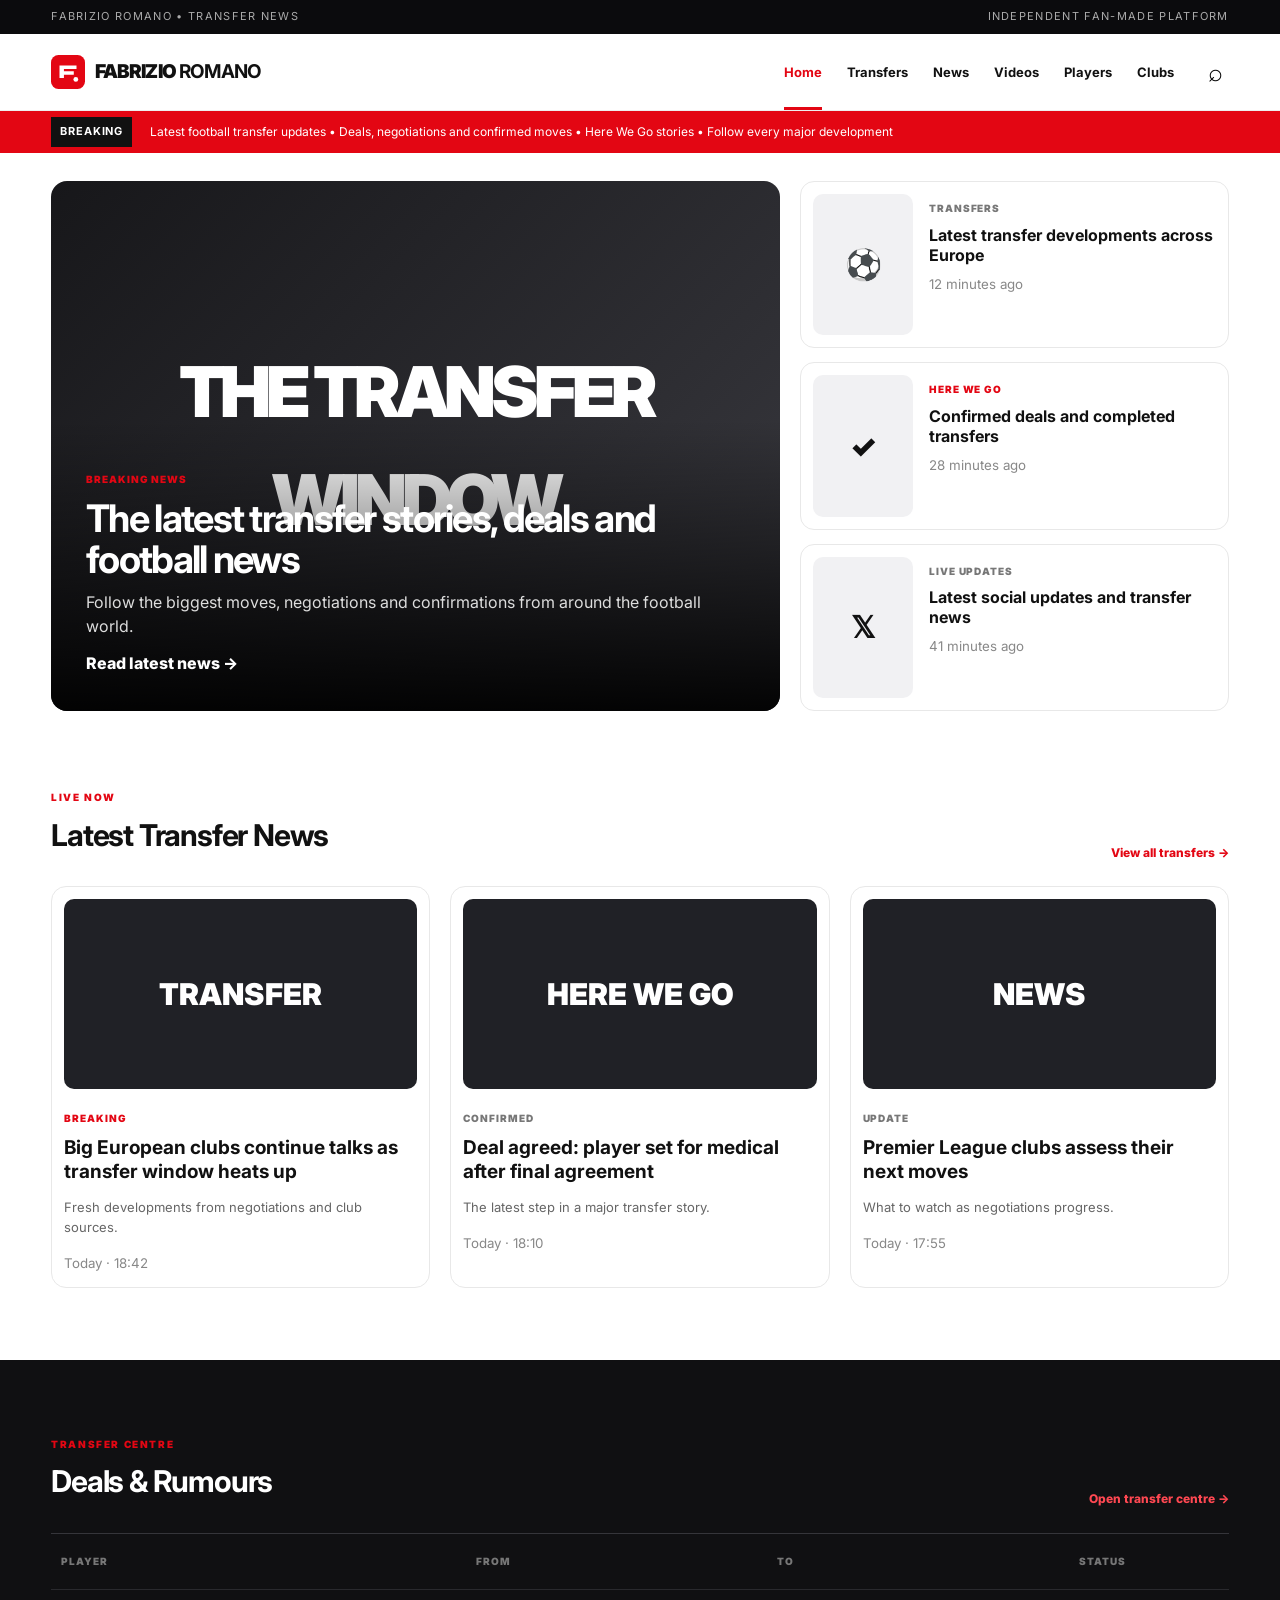
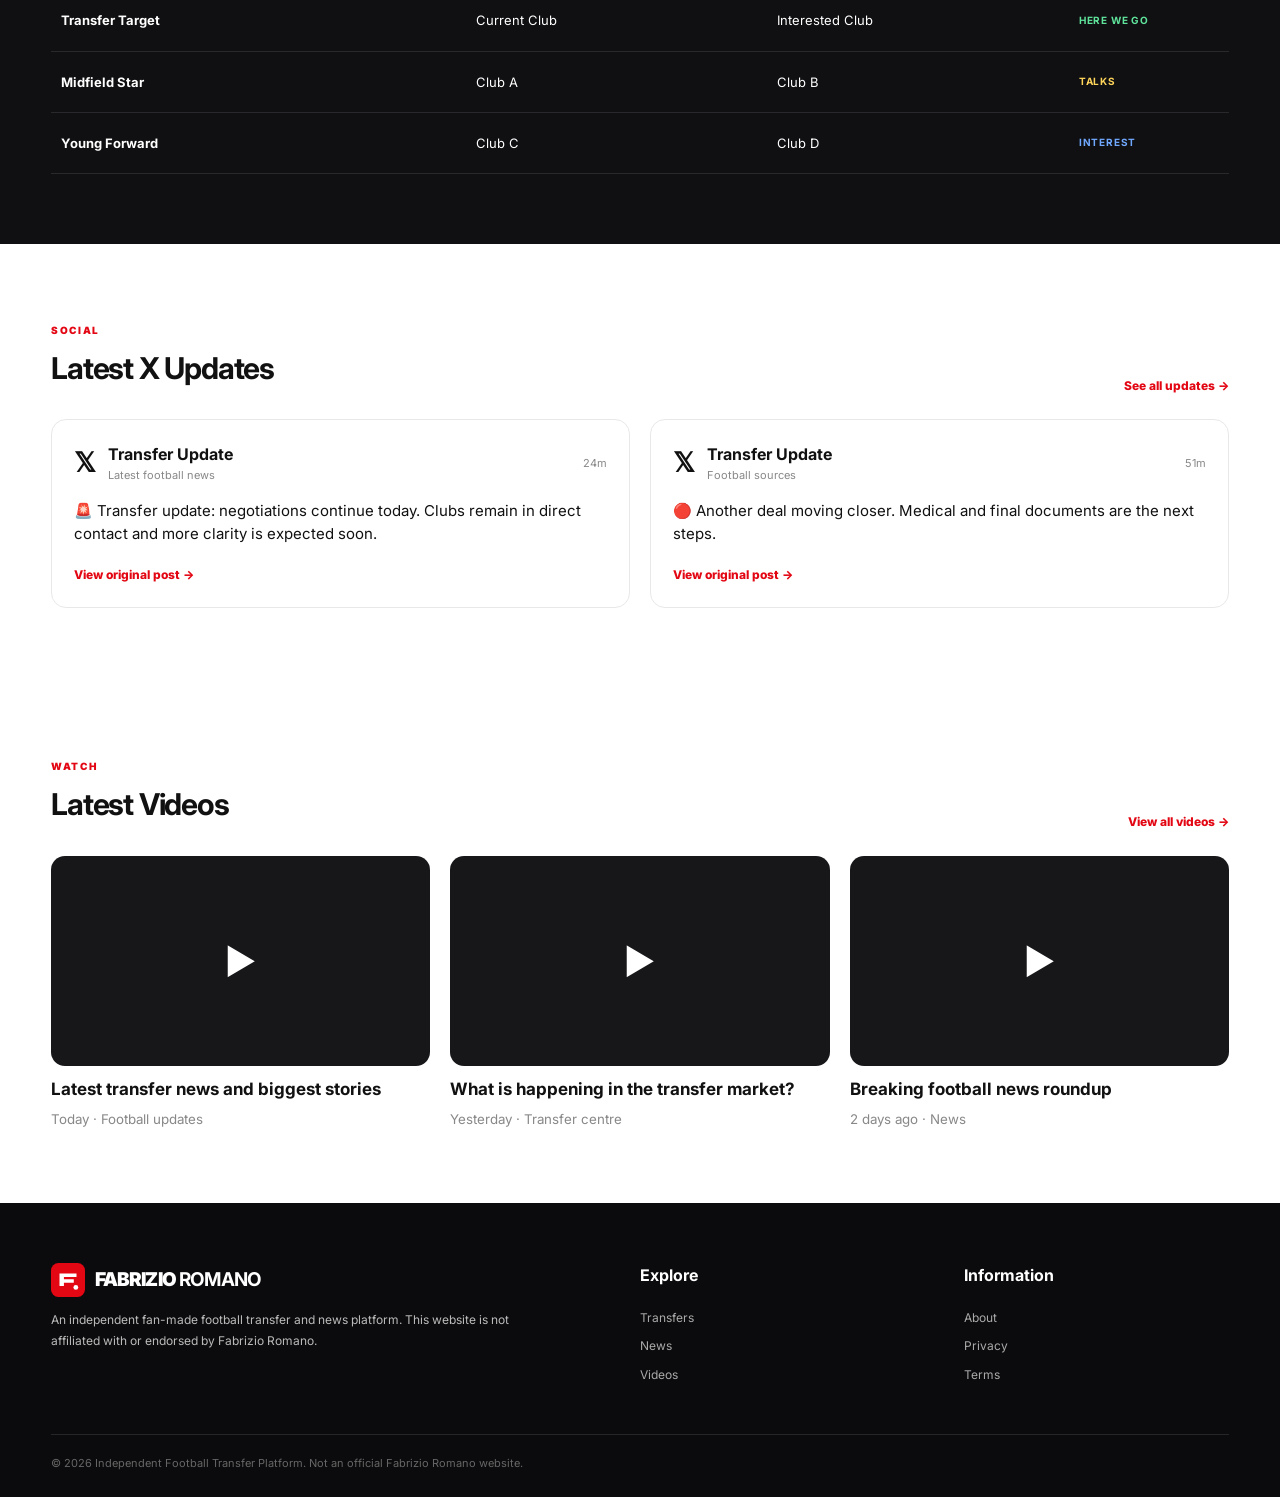
==== index.html @ e4fc9530 "Rebrand homepage to Fabrizio Romano and add skeleton loader" ====
<!DOCTYPE html>
<html lang="en">
<head>
<meta charset="UTF-8"><meta name="viewport" content="width=device-width, initial-scale=1.0">
<meta name="description" content="Fabrizio Romano transfer news, football updates, deals, rumours and breaking stories. Independent fan-made platform.">
<title>Fabrizio Romano — Transfer News</title>
<link rel="icon" href="assets/logo.svg" type="image/svg+xml">
<link rel="preconnect" href="https://fonts.googleapis.com"><link rel="preconnect" href="https://fonts.gstatic.com" crossorigin>
<link href="https://fonts.googleapis.com/css2?family=Inter:wght@400;500;600;700;800;900&display=swap" rel="stylesheet"><link rel="stylesheet" href="styles.css">
</head>
<body>
<div id="page-loader" class="page-loader" aria-label="Loading site"><div class="loader-shell container"><div class="skeleton skeleton-logo"></div><div class="skeleton skeleton-line wide"></div><div class="skeleton skeleton-line"></div><div class="skeleton skeleton-hero"></div><div class="skeleton-grid"><div class="skeleton skeleton-card"></div><div class="skeleton skeleton-card"></div><div class="skeleton skeleton-card"></div></div></div></div>
<div class="topbar"><div class="container topbar-inner"><span>FABRIZIO ROMANO • TRANSFER NEWS</span><span>Independent fan-made platform</span></div></div>
<header class="header"><div class="container nav"><a class="brand" href="index.html"><img src="assets/logo.svg" alt="Site logo"><span>FABRIZIO <strong>ROMANO</strong></span></a><button class="menu-btn" aria-label="Open menu">☰</button><nav class="nav-links"><a class="active" href="index.html">Home</a><a href="transfers.html">Transfers</a><a href="news.html">News</a><a href="videos.html">Videos</a><a href="players.html">Players</a><a href="clubs.html">Clubs</a></nav><button class="search-btn" aria-label="Search">⌕</button></div></header>
<div class="ticker"><div class="container ticker-inner"><strong>BREAKING</strong><div class="ticker-track">Latest football transfer updates • Deals, negotiations and confirmed moves • Here We Go stories • Follow every major development</div></div></div>
<main>
<section class="hero container"><article class="hero-main image-card"><div class="image-placeholder hero-img"><span>THE TRANSFER<br>WINDOW</span></div><div class="hero-overlay"><span class="tag red">BREAKING NEWS</span><h1>The latest transfer stories, deals and football news</h1><p>Follow the biggest moves, negotiations and confirmations from around the football world.</p><a class="read-more" href="news.html">Read latest news <span>→</span></a></div></article><div class="hero-side"><article class="story-card"><div class="mini-img">⚽</div><div><span class="tag">TRANSFERS</span><h3>Latest transfer developments across Europe</h3><small>12 minutes ago</small></div></article><article class="story-card"><div class="mini-img">✓</div><div><span class="tag red-text">HERE WE GO</span><h3>Confirmed deals and completed transfers</h3><small>28 minutes ago</small></div></article><article class="story-card"><div class="mini-img">𝕏</div><div><span class="tag">LIVE UPDATES</span><h3>Latest social updates and transfer news</h3><small>41 minutes ago</small></div></article></div></section>
<section class="section container"><div class="section-head"><div><span class="eyebrow">LIVE NOW</span><h2>Latest Transfer News</h2></div><a href="transfers.html">View all transfers →</a></div><div class="news-grid"><article class="news-card"><div class="news-img"><span>TRANSFER</span></div><span class="tag red">BREAKING</span><h3>Big European clubs continue talks as transfer window heats up</h3><p>Fresh developments from negotiations and club sources.</p><small>Today · 18:42</small></article><article class="news-card"><div class="news-img"><span>HERE WE GO</span></div><span class="tag">CONFIRMED</span><h3>Deal agreed: player set for medical after final agreement</h3><p>The latest step in a major transfer story.</p><small>Today · 18:10</small></article><article class="news-card"><div class="news-img"><span>NEWS</span></div><span class="tag">UPDATE</span><h3>Premier League clubs assess their next moves</h3><p>What to watch as negotiations progress.</p><small>Today · 17:55</small></article></div></section>
<section class="dark-section"><div class="container"><div class="section-head light"><div><span class="eyebrow">TRANSFER CENTRE</span><h2>Deals & Rumours</h2></div><a href="transfers.html">Open transfer centre →</a></div><div class="transfer-table"><div class="tr head"><span>Player</span><span>From</span><span>To</span><span>Status</span></div><div class="tr"><strong>Transfer Target</strong><span>Current Club</span><span>Interested Club</span><b class="status green">HERE WE GO</b></div><div class="tr"><strong>Midfield Star</strong><span>Club A</span><span>Club B</span><b class="status yellow">TALKS</b></div><div class="tr"><strong>Young Forward</strong><span>Club C</span><span>Club D</span><b class="status blue">INTEREST</b></div></div></div></section>
<section class="section container"><div class="section-head"><div><span class="eyebrow">SOCIAL</span><h2>Latest X Updates</h2></div><a href="news.html">See all updates →</a></div><div class="social-grid"><article class="post"><div class="post-head"><b>𝕏</b><span><strong>Transfer Update</strong><small>Latest football news</small></span><time>24m</time></div><p>🚨 Transfer update: negotiations continue today. Clubs remain in direct contact and more clarity is expected soon.</p><a href="#">View original post →</a></article><article class="post"><div class="post-head"><b>𝕏</b><span><strong>Transfer Update</strong><small>Football sources</small></span><time>51m</time></div><p>🔴 Another deal moving closer. Medical and final documents are the next steps.</p><a href="#">View original post →</a></article></div></section>
<section class="section container"><div class="section-head"><div><span class="eyebrow">WATCH</span><h2>Latest Videos</h2></div><a href="videos.html">View all videos →</a></div><div class="video-grid"><a class="video-card" href="videos.html"><div class="video-thumb">▶</div><h3>Latest transfer news and biggest stories</h3><small>Today · Football updates</small></a><a class="video-card" href="videos.html"><div class="video-thumb">▶</div><h3>What is happening in the transfer market?</h3><small>Yesterday · Transfer centre</small></a><a class="video-card" href="videos.html"><div class="video-thumb">▶</div><h3>Breaking football news roundup</h3><small>2 days ago · News</small></a></div></section>
</main>
<footer class="footer"><div class="container footer-grid"><div><a class="brand footer-brand" href="index.html"><img src="assets/logo.svg" alt=""><span>FABRIZIO <strong>ROMANO</strong></span></a><p>An independent fan-made football transfer and news platform. This website is not affiliated with or endorsed by Fabrizio Romano.</p></div><div><h4>Explore</h4><a href="transfers.html">Transfers</a><a href="news.html">News</a><a href="videos.html">Videos</a></div><div><h4>Information</h4><a href="#">About</a><a href="#">Privacy</a><a href="#">Terms</a></div></div><div class="container copyright">© 2026 Independent Football Transfer Platform. Not an official Fabrizio Romano website.</div></footer>
<script src="script.js"></script>
</body></html>
---- styles.css ----
*{box-sizing:border-box}html{scroll-behavior:smooth}body{margin:0;font-family:Inter,Arial,sans-serif;color:#111;background:#fff;line-height:1.55}a{color:inherit;text-decoration:none}.container{width:min(1180px,92%);margin:auto}.topbar{background:#0b0b0d;color:#aaa;font-size:11px;letter-spacing:.12em;text-transform:uppercase}.topbar-inner{height:34px;display:flex;align-items:center;justify-content:space-between}.header{position:sticky;top:0;z-index:20;background:rgba(255,255,255,.96);backdrop-filter:blur(12px);border-bottom:1px solid #eee}.nav{height:76px;display:flex;align-items:center;gap:28px}.brand{display:flex;align-items:center;gap:10px;font-weight:900;letter-spacing:-.05em;font-size:19px;white-space:nowrap}.brand img{width:34px;height:34px}.brand span span{color:#e30613}.nav-links{display:flex;gap:25px;margin-left:auto;font-weight:700;font-size:13px}.nav-links a{position:relative;padding:28px 0}.nav-links a:hover,.nav-links .active{color:#e30613}.nav-links .active:after{content:'';position:absolute;bottom:0;left:0;width:100%;height:3px;background:#e30613}.search-btn,.menu-btn{border:0;background:none;font-size:25px;cursor:pointer}.menu-btn{display:none}.ticker{background:#e30613;color:#fff}.ticker-inner{height:42px;display:flex;align-items:center;gap:18px;overflow:hidden}.ticker strong{font-size:11px;background:#111;padding:6px 9px;letter-spacing:.08em}.ticker-track{font-size:12px;white-space:nowrap;animation:ticker 22s linear infinite}@keyframes ticker{from{transform:translateX(0)}to{transform:translateX(-35%)}}.hero{display:grid;grid-template-columns:1.7fr 1fr;gap:20px;padding-top:28px}.image-card{min-height:530px;position:relative;overflow:hidden;border-radius:16px;background:#18181b}.hero-img,.news-img,.mini-img,.video-thumb{display:flex;align-items:center;justify-content:center}.hero-img{height:100%;min-height:530px;background:linear-gradient(135deg,#17171a,#3a3a40);color:#fff;font-size:70px;font-weight:900;text-align:center;letter-spacing:-.07em}.hero-overlay{position:absolute;inset:45% 0 0;padding:35px;background:linear-gradient(transparent,rgba(0,0,0,.94));color:#fff;display:flex;flex-direction:column;justify-content:flex-end}.hero-overlay h1{font-size:38px;line-height:1.08;letter-spacing:-.045em;margin:10px 0}.hero-overlay p{margin:0 0 12px;color:#ddd}.read-more{font-weight:800}.hero-side{display:flex;flex-direction:column;gap:14px}.story-card{display:grid;grid-template-columns:100px 1fr;gap:16px;border:1px solid #e8e8e8;border-radius:14px;padding:12px;background:#fff;flex:1}.mini-img{border-radius:10px;background:#f1f1f3;font-size:30px;font-weight:900}.story-card h3{font-size:16px;line-height:1.25;margin:6px 0}.story-card small,.news-card small,.video-card small{color:#888}.tag{display:inline-block;font-size:10px;font-weight:900;letter-spacing:.09em;color:#777}.red,.red-text{color:#e30613}.section{padding:72px 0}.section-head{display:flex;align-items:end;justify-content:space-between;margin-bottom:24px}.section-head h2{font-size:30px;letter-spacing:-.04em;margin:4px 0}.section-head>a{font-size:12px;font-weight:800;color:#e30613}.eyebrow{font-size:10px;color:#e30613;font-weight:900;letter-spacing:.16em}.news-grid{display:grid;grid-template-columns:repeat(3,1fr);gap:20px}.news-card{border:1px solid #e8e8e8;border-radius:15px;padding:12px;transition:.25s;background:#fff}.news-card:hover,.video-card:hover,.post:hover{transform:translateY(-4px);box-shadow:0 14px 40px rgba(0,0,0,.08)}.news-img{height:190px;border-radius:10px;background:#202126;color:#fff;font-weight:900;font-size:30px;margin-bottom:15px}.news-card h3{font-size:19px;line-height:1.25;margin:7px 0}.news-card p{font-size:13px;color:#666}.dark-section{background:#101012;color:#fff;padding:70px 0}.light h2{color:#fff}.light>a{color:#ff4852}.transfer-table{border-top:1px solid #35353a}.tr{display:grid;grid-template-columns:1.4fr 1fr 1fr 140px;gap:20px;padding:20px 10px;border-bottom:1px solid #29292d;align-items:center;font-size:13px}.tr.head{color:#777;text-transform:uppercase;font-size:10px;font-weight:900;letter-spacing:.1em}.status{font-size:10px;letter-spacing:.08em}.green{color:#5fe39b}.yellow{color:#ffd45a}.blue{color:#70a8ff}.social-grid{display:grid;grid-template-columns:repeat(2,1fr);gap:20px}.post{border:1px solid #e8e8e8;border-radius:15px;padding:22px;transition:.25s}.post-head{display:flex;align-items:center;gap:12px}.post-head>b{font-size:27px}.post-head span{display:flex;flex-direction:column}.post-head small,.post time{font-size:11px;color:#888}.post time{margin-left:auto}.post p{font-size:15px}.post>a{font-size:12px;color:#e30613;font-weight:800}.video-grid{display:grid;grid-template-columns:repeat(3,1fr);gap:20px}.video-card{display:block;transition:.25s}.video-thumb{height:210px;background:#17171a;border-radius:14px;color:#fff;font-size:35px;margin-bottom:12px}.video-card h3{font-size:17px;line-height:1.3;margin:0 0 6px}.footer{background:#0b0b0d;color:#bbb;padding:60px 0 25px}.footer-grid{display:grid;grid-template-columns:2fr 1fr 1fr;gap:60px}.footer-brand{color:#fff}.footer p{max-width:500px;font-size:12px;line-height:1.8}.footer h4{color:#fff;margin-top:0}.footer-grid>div>a:not(.brand){display:block;font-size:12px;margin:10px 0;color:#aaa}.copyright{border-top:1px solid #26262a;margin-top:40px;padding-top:20px;font-size:11px;color:#666}@media(max-width:850px){.nav-links{display:none}.menu-btn{display:block;margin-left:auto}.nav{gap:15px}.hero{grid-template-columns:1fr}.hero-main{min-height:460px}.hero-img{min-height:460px}.hero-overlay h1{font-size:30px}.news-grid,.video-grid{grid-template-columns:1fr 1fr}.footer-grid{grid-template-columns:1fr 1fr}}@media(max-width:600px){.topbar-inner span:last-child{display:none}.hero{padding-top:15px}.hero-main{min-height:400px}.hero-img{min-height:400px;font-size:48px}.hero-overlay{inset:35% 0 0;padding:22px}.hero-overlay h1{font-size:26px}.story-card{grid-template-columns:75px 1fr}.news-grid,.social-grid,.video-grid,.footer-grid{grid-template-columns:1fr}.section{padding:48px 0}.section-head{align-items:start;gap:15px}.section-head h2{font-size:25px}.tr{grid-template-columns:1fr 1fr;gap:8px}.tr.head{display:none}.tr span:nth-child(2),.tr span:nth-child(3){font-size:11px;color:#aaa}.search-btn{font-size:23px}}
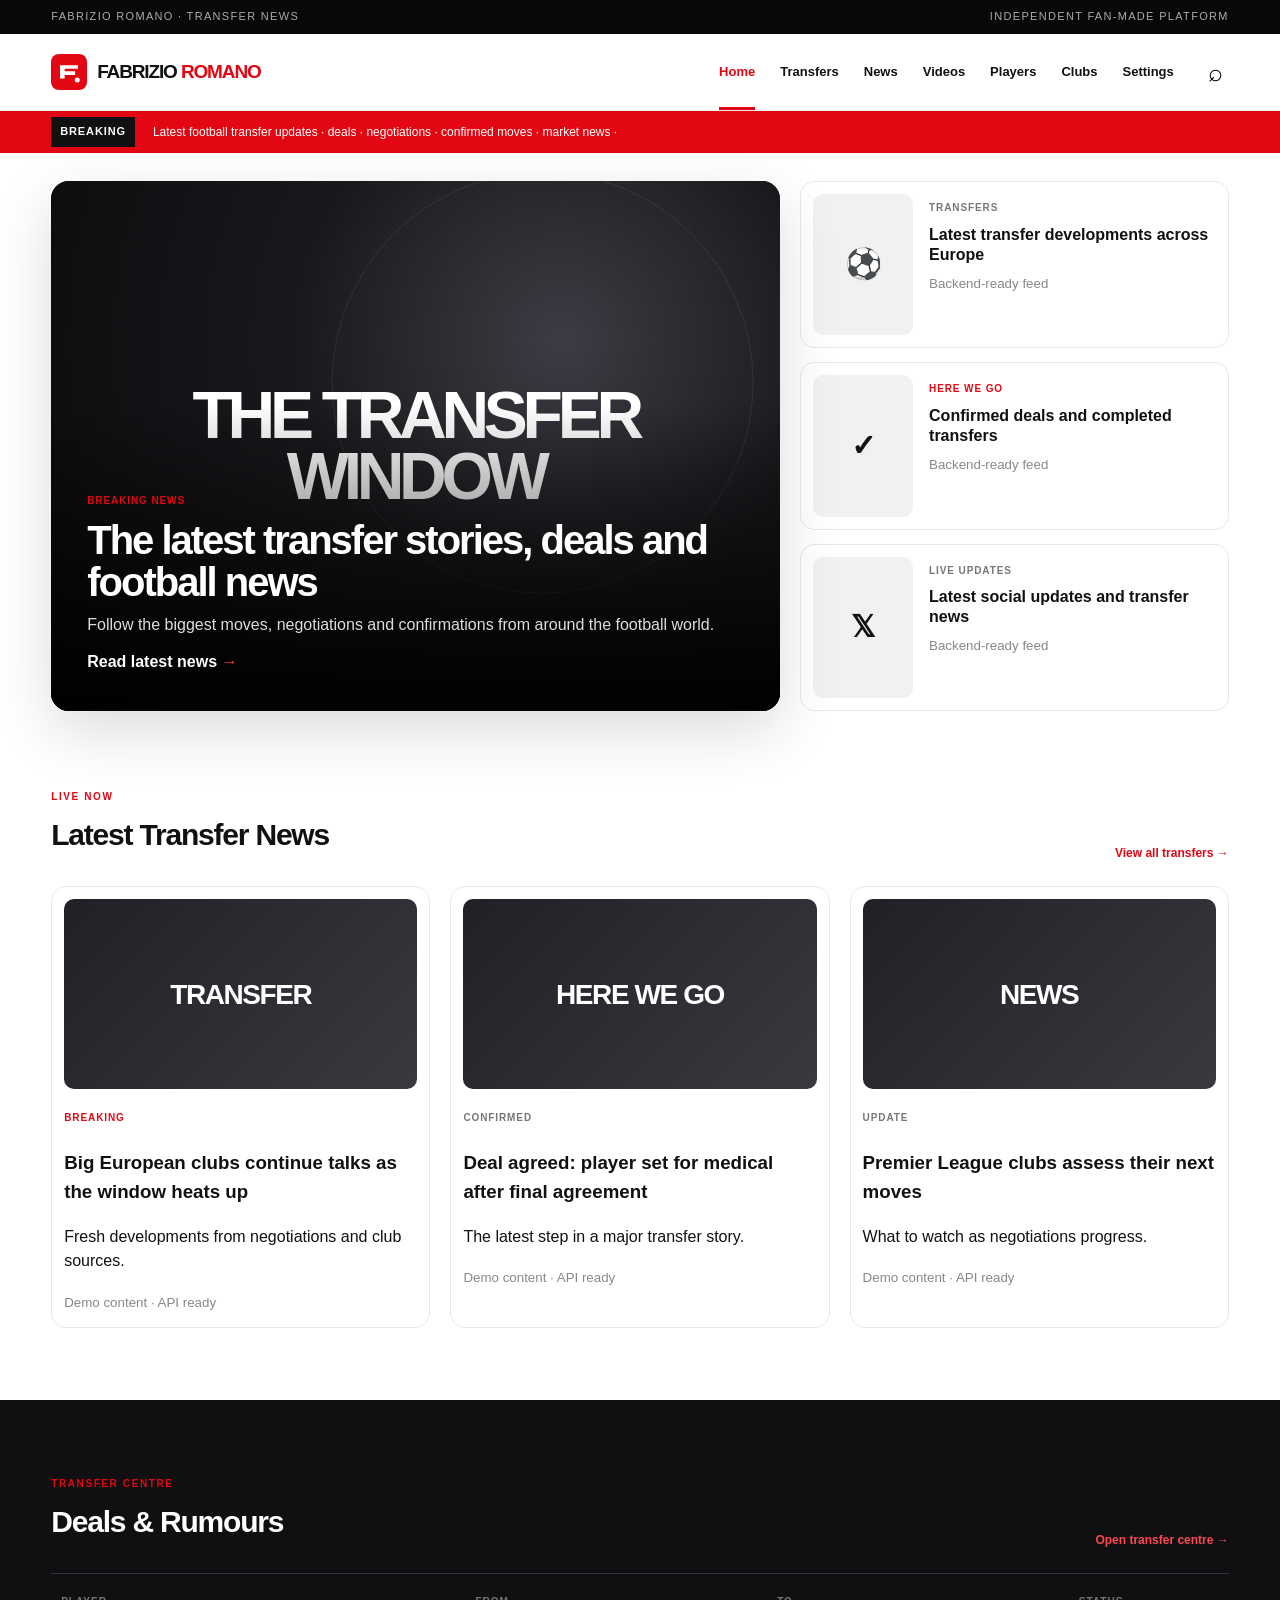
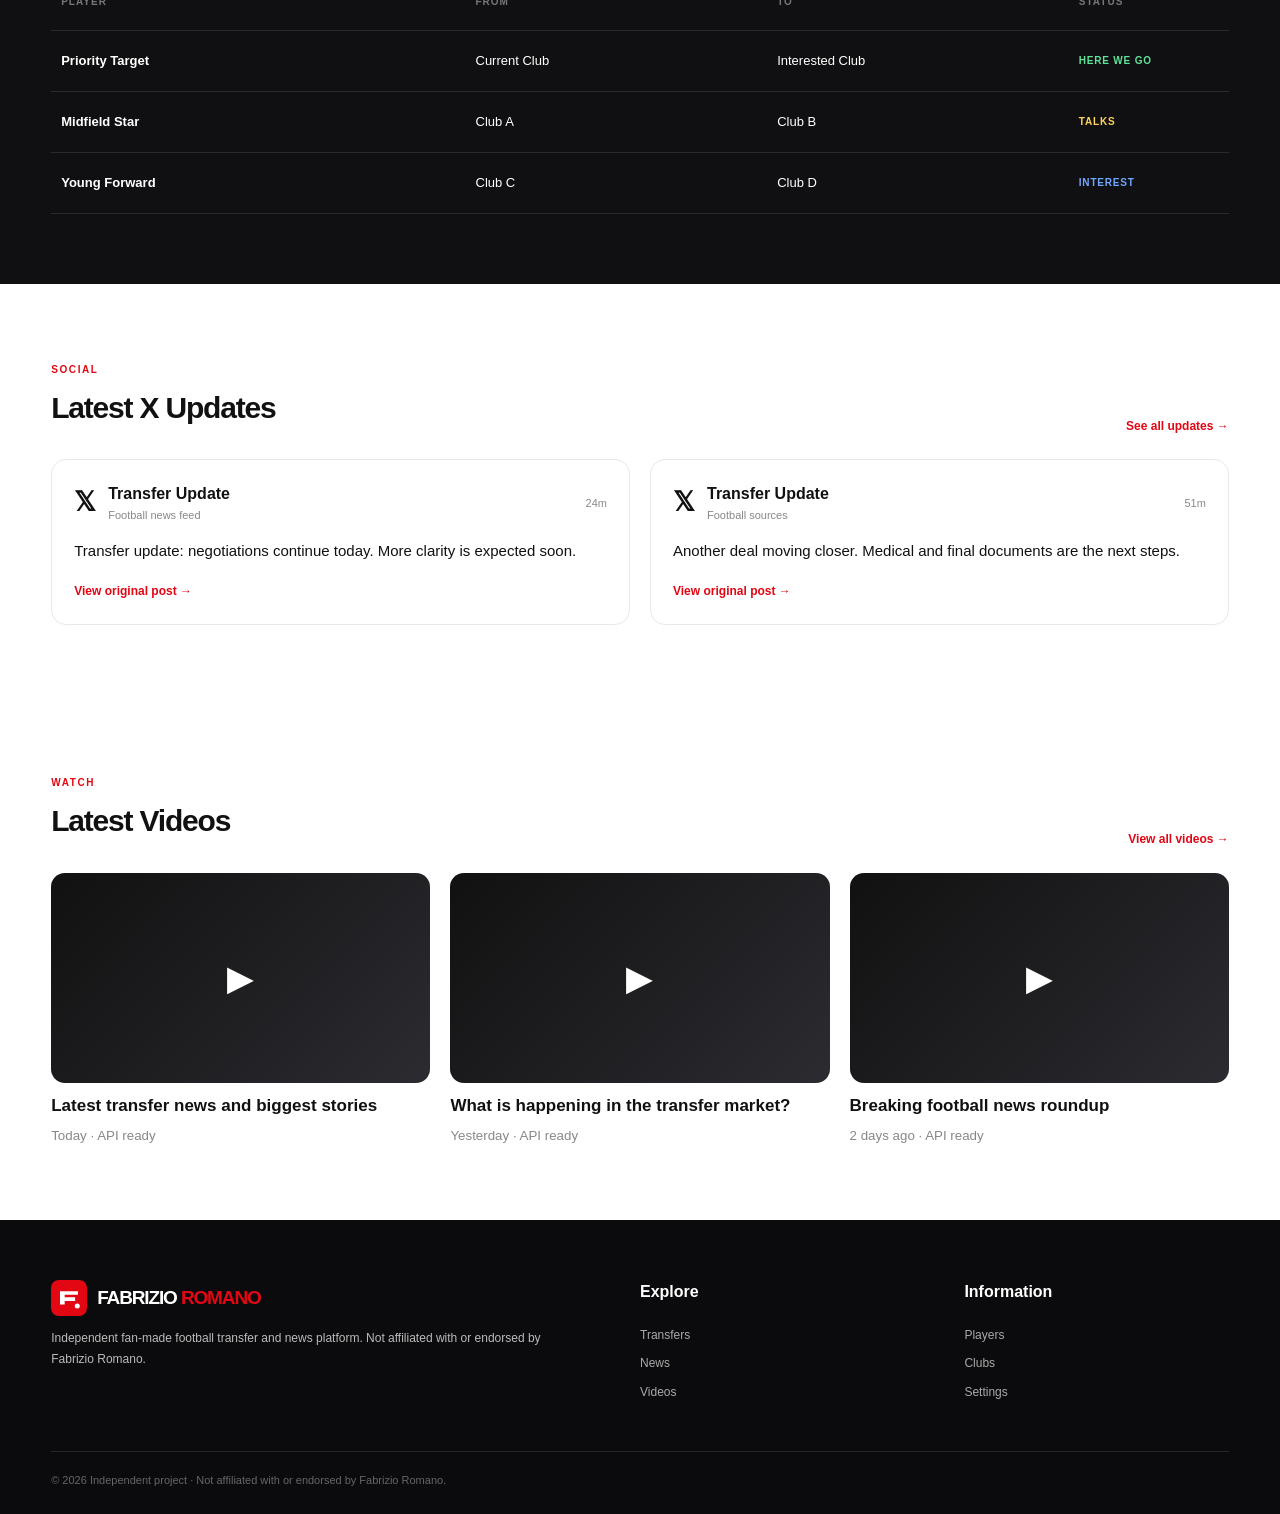
==== commit 8d0c9768: "Refresh homepage with full skeleton navigation and settings" ====
--- a/index.html
+++ b/index.html
@@ -1,25 +1 @@
-<!DOCTYPE html>
-<html lang="en">
-<head>
-<meta charset="UTF-8"><meta name="viewport" content="width=device-width, initial-scale=1.0">
-<meta name="description" content="Fabrizio Romano transfer news, football updates, deals, rumours and breaking stories. Independent fan-made platform.">
-<title>Fabrizio Romano — Transfer News</title>
-<link rel="icon" href="assets/logo.svg" type="image/svg+xml">
-<link rel="preconnect" href="https://fonts.googleapis.com"><link rel="preconnect" href="https://fonts.gstatic.com" crossorigin>
-<link href="https://fonts.googleapis.com/css2?family=Inter:wght@400;500;600;700;800;900&display=swap" rel="stylesheet"><link rel="stylesheet" href="styles.css">
-</head>
-<body>
-<div id="page-loader" class="page-loader" aria-label="Loading site"><div class="loader-shell container"><div class="skeleton skeleton-logo"></div><div class="skeleton skeleton-line wide"></div><div class="skeleton skeleton-line"></div><div class="skeleton skeleton-hero"></div><div class="skeleton-grid"><div class="skeleton skeleton-card"></div><div class="skeleton skeleton-card"></div><div class="skeleton skeleton-card"></div></div></div></div>
-<div class="topbar"><div class="container topbar-inner"><span>FABRIZIO ROMANO • TRANSFER NEWS</span><span>Independent fan-made platform</span></div></div>
-<header class="header"><div class="container nav"><a class="brand" href="index.html"><img src="assets/logo.svg" alt="Site logo"><span>FABRIZIO <strong>ROMANO</strong></span></a><button class="menu-btn" aria-label="Open menu">☰</button><nav class="nav-links"><a class="active" href="index.html">Home</a><a href="transfers.html">Transfers</a><a href="news.html">News</a><a href="videos.html">Videos</a><a href="players.html">Players</a><a href="clubs.html">Clubs</a></nav><button class="search-btn" aria-label="Search">⌕</button></div></header>
-<div class="ticker"><div class="container ticker-inner"><strong>BREAKING</strong><div class="ticker-track">Latest football transfer updates • Deals, negotiations and confirmed moves • Here We Go stories • Follow every major development</div></div></div>
-<main>
-<section class="hero container"><article class="hero-main image-card"><div class="image-placeholder hero-img"><span>THE TRANSFER<br>WINDOW</span></div><div class="hero-overlay"><span class="tag red">BREAKING NEWS</span><h1>The latest transfer stories, deals and football news</h1><p>Follow the biggest moves, negotiations and confirmations from around the football world.</p><a class="read-more" href="news.html">Read latest news <span>→</span></a></div></article><div class="hero-side"><article class="story-card"><div class="mini-img">⚽</div><div><span class="tag">TRANSFERS</span><h3>Latest transfer developments across Europe</h3><small>12 minutes ago</small></div></article><article class="story-card"><div class="mini-img">✓</div><div><span class="tag red-text">HERE WE GO</span><h3>Confirmed deals and completed transfers</h3><small>28 minutes ago</small></div></article><article class="story-card"><div class="mini-img">𝕏</div><div><span class="tag">LIVE UPDATES</span><h3>Latest social updates and transfer news</h3><small>41 minutes ago</small></div></article></div></section>
-<section class="section container"><div class="section-head"><div><span class="eyebrow">LIVE NOW</span><h2>Latest Transfer News</h2></div><a href="transfers.html">View all transfers →</a></div><div class="news-grid"><article class="news-card"><div class="news-img"><span>TRANSFER</span></div><span class="tag red">BREAKING</span><h3>Big European clubs continue talks as transfer window heats up</h3><p>Fresh developments from negotiations and club sources.</p><small>Today · 18:42</small></article><article class="news-card"><div class="news-img"><span>HERE WE GO</span></div><span class="tag">CONFIRMED</span><h3>Deal agreed: player set for medical after final agreement</h3><p>The latest step in a major transfer story.</p><small>Today · 18:10</small></article><article class="news-card"><div class="news-img"><span>NEWS</span></div><span class="tag">UPDATE</span><h3>Premier League clubs assess their next moves</h3><p>What to watch as negotiations progress.</p><small>Today · 17:55</small></article></div></section>
-<section class="dark-section"><div class="container"><div class="section-head light"><div><span class="eyebrow">TRANSFER CENTRE</span><h2>Deals & Rumours</h2></div><a href="transfers.html">Open transfer centre →</a></div><div class="transfer-table"><div class="tr head"><span>Player</span><span>From</span><span>To</span><span>Status</span></div><div class="tr"><strong>Transfer Target</strong><span>Current Club</span><span>Interested Club</span><b class="status green">HERE WE GO</b></div><div class="tr"><strong>Midfield Star</strong><span>Club A</span><span>Club B</span><b class="status yellow">TALKS</b></div><div class="tr"><strong>Young Forward</strong><span>Club C</span><span>Club D</span><b class="status blue">INTEREST</b></div></div></div></section>
-<section class="section container"><div class="section-head"><div><span class="eyebrow">SOCIAL</span><h2>Latest X Updates</h2></div><a href="news.html">See all updates →</a></div><div class="social-grid"><article class="post"><div class="post-head"><b>𝕏</b><span><strong>Transfer Update</strong><small>Latest football news</small></span><time>24m</time></div><p>🚨 Transfer update: negotiations continue today. Clubs remain in direct contact and more clarity is expected soon.</p><a href="#">View original post →</a></article><article class="post"><div class="post-head"><b>𝕏</b><span><strong>Transfer Update</strong><small>Football sources</small></span><time>51m</time></div><p>🔴 Another deal moving closer. Medical and final documents are the next steps.</p><a href="#">View original post →</a></article></div></section>
-<section class="section container"><div class="section-head"><div><span class="eyebrow">WATCH</span><h2>Latest Videos</h2></div><a href="videos.html">View all videos →</a></div><div class="video-grid"><a class="video-card" href="videos.html"><div class="video-thumb">▶</div><h3>Latest transfer news and biggest stories</h3><small>Today · Football updates</small></a><a class="video-card" href="videos.html"><div class="video-thumb">▶</div><h3>What is happening in the transfer market?</h3><small>Yesterday · Transfer centre</small></a><a class="video-card" href="videos.html"><div class="video-thumb">▶</div><h3>Breaking football news roundup</h3><small>2 days ago · News</small></a></div></section>
-</main>
-<footer class="footer"><div class="container footer-grid"><div><a class="brand footer-brand" href="index.html"><img src="assets/logo.svg" alt=""><span>FABRIZIO <strong>ROMANO</strong></span></a><p>An independent fan-made football transfer and news platform. This website is not affiliated with or endorsed by Fabrizio Romano.</p></div><div><h4>Explore</h4><a href="transfers.html">Transfers</a><a href="news.html">News</a><a href="videos.html">Videos</a></div><div><h4>Information</h4><a href="#">About</a><a href="#">Privacy</a><a href="#">Terms</a></div></div><div class="container copyright">© 2026 Independent Football Transfer Platform. Not an official Fabrizio Romano website.</div></footer>
-<script src="script.js"></script>
-</body></html>+<!doctype html><html lang="en"><head><meta charset="utf-8"><meta name="viewport" content="width=device-width,initial-scale=1"><meta name="description" content="Independent football transfer news platform."><title>Fabrizio Romano — Transfer News</title><link rel="icon" href="assets/logo.svg"><link rel="stylesheet" href="styles.css"></head><body class="loading"><div class="page-loader"><div class="loader-shell"><div class="skeleton skeleton-logo"></div><div class="skeleton skeleton-line wide"></div><div class="skeleton skeleton-hero"></div><div class="skeleton-grid"><div class="skeleton skeleton-card"></div><div class="skeleton skeleton-card"></div><div class="skeleton skeleton-card"></div></div></div></div><div class="topbar"><div class="container topbar-inner"><span>FABRIZIO ROMANO · TRANSFER NEWS</span><span>Independent fan-made platform</span></div></div><header class="header"><div class="container nav"><a class="brand" href="index.html"><img src="assets/logo.svg" alt=""><span>FABRIZIO <strong>ROMANO</strong></span></a><button class="menu-btn" aria-label="Open menu" aria-expanded="false">☰</button><nav class="nav-links"><a class="active" href="index.html">Home</a><a href="transfers.html">Transfers</a><a href="news.html">News</a><a href="videos.html">Videos</a><a href="players.html">Players</a><a href="clubs.html">Clubs</a><a href="settings.html">Settings</a></nav><button class="search-btn" aria-label="Search">⌕</button></div></header><div class="ticker"><div class="container ticker-inner"><strong>BREAKING</strong><div class="ticker-track">Latest football transfer updates · deals · negotiations · confirmed moves · market news ·</div></div></div><main><section class="hero container"><article class="hero-main image-card"><div class="image-placeholder hero-img"><span>THE TRANSFER<br>WINDOW</span></div><div class="hero-overlay"><span class="tag red">BREAKING NEWS</span><h1>The latest transfer stories, deals and football news</h1><p>Follow the biggest moves, negotiations and confirmations from around the football world.</p><a class="read-more" href="news.html">Read latest news <span>→</span></a></div></article><div class="hero-side"><article class="story-card"><div class="mini-img">⚽</div><div><span class="tag">TRANSFERS</span><h3>Latest transfer developments across Europe</h3><small>Backend-ready feed</small></div></article><article class="story-card"><div class="mini-img">✓</div><div><span class="tag red-text">HERE WE GO</span><h3>Confirmed deals and completed transfers</h3><small>Backend-ready feed</small></div></article><article class="story-card"><div class="mini-img">𝕏</div><div><span class="tag">LIVE UPDATES</span><h3>Latest social updates and transfer news</h3><small>Backend-ready feed</small></div></article></div></section><section class="section container"><div class="section-head"><div><span class="eyebrow">LIVE NOW</span><h2>Latest Transfer News</h2></div><a href="transfers.html">View all transfers →</a></div><div class="news-grid"><article class="news-card"><div class="news-img">TRANSFER</div><span class="tag red">BREAKING</span><h3>Big European clubs continue talks as the window heats up</h3><p>Fresh developments from negotiations and club sources.</p><small>Demo content · API ready</small></article><article class="news-card"><div class="news-img">HERE WE GO</div><span class="tag">CONFIRMED</span><h3>Deal agreed: player set for medical after final agreement</h3><p>The latest step in a major transfer story.</p><small>Demo content · API ready</small></article><article class="news-card"><div class="news-img">NEWS</div><span class="tag">UPDATE</span><h3>Premier League clubs assess their next moves</h3><p>What to watch as negotiations progress.</p><small>Demo content · API ready</small></article></div></section><section class="dark-section"><div class="container"><div class="section-head light"><div><span class="eyebrow">TRANSFER CENTRE</span><h2>Deals & Rumours</h2></div><a href="transfers.html">Open transfer centre →</a></div><div class="transfer-table"><div class="tr head"><span>Player</span><span>From</span><span>To</span><span>Status</span></div><div class="tr"><strong>Priority Target</strong><span>Current Club</span><span>Interested Club</span><b class="status green">HERE WE GO</b></div><div class="tr"><strong>Midfield Star</strong><span>Club A</span><span>Club B</span><b class="status yellow">TALKS</b></div><div class="tr"><strong>Young Forward</strong><span>Club C</span><span>Club D</span><b class="status blue">INTEREST</b></div></div></div></section><section class="section container"><div class="section-head"><div><span class="eyebrow">SOCIAL</span><h2>Latest X Updates</h2></div><a href="news.html">See all updates →</a></div><div class="social-grid"><article class="post"><div class="post-head"><b>𝕏</b><span><strong>Transfer Update</strong><small>Football news feed</small></span><time>24m</time></div><p>Transfer update: negotiations continue today. More clarity is expected soon.</p><a href="#">View original post →</a></article><article class="post"><div class="post-head"><b>𝕏</b><span><strong>Transfer Update</strong><small>Football sources</small></span><time>51m</time></div><p>Another deal moving closer. Medical and final documents are the next steps.</p><a href="#">View original post →</a></article></div></section><section class="section container"><div class="section-head"><div><span class="eyebrow">WATCH</span><h2>Latest Videos</h2></div><a href="videos.html">View all videos →</a></div><div class="video-grid"><a class="video-card" href="videos.html"><div class="video-thumb">▶</div><h3>Latest transfer news and biggest stories</h3><small>Today · API ready</small></a><a class="video-card" href="videos.html"><div class="video-thumb">▶</div><h3>What is happening in the transfer market?</h3><small>Yesterday · API ready</small></a><a class="video-card" href="videos.html"><div class="video-thumb">▶</div><h3>Breaking football news roundup</h3><small>2 days ago · API ready</small></a></div></section></main><footer class="footer"><div class="container footer-grid"><div><a class="brand footer-brand" href="index.html"><img src="assets/logo.svg" alt=""><span>FABRIZIO <strong>ROMANO</strong></span></a><p>Independent fan-made football transfer and news platform. Not affiliated with or endorsed by Fabrizio Romano.</p></div><div><h4>Explore</h4><a href="transfers.html">Transfers</a><a href="news.html">News</a><a href="videos.html">Videos</a></div><div><h4>Information</h4><a href="players.html">Players</a><a href="clubs.html">Clubs</a><a href="settings.html">Settings</a></div></div><div class="container copyright">© 2026 Independent project · Not affiliated with or endorsed by Fabrizio Romano.</div></footer><script src="script.js"></script></body></html>
--- a/styles.css
+++ b/styles.css
@@ -1 +1 @@
-*{box-sizing:border-box}html{scroll-behavior:smooth}body{margin:0;font-family:Inter,Arial,sans-serif;color:#111;background:#fff;line-height:1.55}a{color:inherit;text-decoration:none}.container{width:min(1180px,92%);margin:auto}.topbar{background:#0b0b0d;color:#aaa;font-size:11px;letter-spacing:.12em;text-transform:uppercase}.topbar-inner{height:34px;display:flex;align-items:center;justify-content:space-between}.header{position:sticky;top:0;z-index:20;background:rgba(255,255,255,.96);backdrop-filter:blur(12px);border-bottom:1px solid #eee}.nav{height:76px;display:flex;align-items:center;gap:28px}.brand{display:flex;align-items:center;gap:10px;font-weight:900;letter-spacing:-.05em;font-size:19px;white-space:nowrap}.brand img{width:34px;height:34px}.brand span span{color:#e30613}.nav-links{display:flex;gap:25px;margin-left:auto;font-weight:700;font-size:13px}.nav-links a{position:relative;padding:28px 0}.nav-links a:hover,.nav-links .active{color:#e30613}.nav-links .active:after{content:'';position:absolute;bottom:0;left:0;width:100%;height:3px;background:#e30613}.search-btn,.menu-btn{border:0;background:none;font-size:25px;cursor:pointer}.menu-btn{display:none}.ticker{background:#e30613;color:#fff}.ticker-inner{height:42px;display:flex;align-items:center;gap:18px;overflow:hidden}.ticker strong{font-size:11px;background:#111;padding:6px 9px;letter-spacing:.08em}.ticker-track{font-size:12px;white-space:nowrap;animation:ticker 22s linear infinite}@keyframes ticker{from{transform:translateX(0)}to{transform:translateX(-35%)}}.hero{display:grid;grid-template-columns:1.7fr 1fr;gap:20px;padding-top:28px}.image-card{min-height:530px;position:relative;overflow:hidden;border-radius:16px;background:#18181b}.hero-img,.news-img,.mini-img,.video-thumb{display:flex;align-items:center;justify-content:center}.hero-img{height:100%;min-height:530px;background:linear-gradient(135deg,#17171a,#3a3a40);color:#fff;font-size:70px;font-weight:900;text-align:center;letter-spacing:-.07em}.hero-overlay{position:absolute;inset:45% 0 0;padding:35px;background:linear-gradient(transparent,rgba(0,0,0,.94));color:#fff;display:flex;flex-direction:column;justify-content:flex-end}.hero-overlay h1{font-size:38px;line-height:1.08;letter-spacing:-.045em;margin:10px 0}.hero-overlay p{margin:0 0 12px;color:#ddd}.read-more{font-weight:800}.hero-side{display:flex;flex-direction:column;gap:14px}.story-card{display:grid;grid-template-columns:100px 1fr;gap:16px;border:1px solid #e8e8e8;border-radius:14px;padding:12px;background:#fff;flex:1}.mini-img{border-radius:10px;background:#f1f1f3;font-size:30px;font-weight:900}.story-card h3{font-size:16px;line-height:1.25;margin:6px 0}.story-card small,.news-card small,.video-card small{color:#888}.tag{display:inline-block;font-size:10px;font-weight:900;letter-spacing:.09em;color:#777}.red,.red-text{color:#e30613}.section{padding:72px 0}.section-head{display:flex;align-items:end;justify-content:space-between;margin-bottom:24px}.section-head h2{font-size:30px;letter-spacing:-.04em;margin:4px 0}.section-head>a{font-size:12px;font-weight:800;color:#e30613}.eyebrow{font-size:10px;color:#e30613;font-weight:900;letter-spacing:.16em}.news-grid{display:grid;grid-template-columns:repeat(3,1fr);gap:20px}.news-card{border:1px solid #e8e8e8;border-radius:15px;padding:12px;transition:.25s;background:#fff}.news-card:hover,.video-card:hover,.post:hover{transform:translateY(-4px);box-shadow:0 14px 40px rgba(0,0,0,.08)}.news-img{height:190px;border-radius:10px;background:#202126;color:#fff;font-weight:900;font-size:30px;margin-bottom:15px}.news-card h3{font-size:19px;line-height:1.25;margin:7px 0}.news-card p{font-size:13px;color:#666}.dark-section{background:#101012;color:#fff;padding:70px 0}.light h2{color:#fff}.light>a{color:#ff4852}.transfer-table{border-top:1px solid #35353a}.tr{display:grid;grid-template-columns:1.4fr 1fr 1fr 140px;gap:20px;padding:20px 10px;border-bottom:1px solid #29292d;align-items:center;font-size:13px}.tr.head{color:#777;text-transform:uppercase;font-size:10px;font-weight:900;letter-spacing:.1em}.status{font-size:10px;letter-spacing:.08em}.green{color:#5fe39b}.yellow{color:#ffd45a}.blue{color:#70a8ff}.social-grid{display:grid;grid-template-columns:repeat(2,1fr);gap:20px}.post{border:1px solid #e8e8e8;border-radius:15px;padding:22px;transition:.25s}.post-head{display:flex;align-items:center;gap:12px}.post-head>b{font-size:27px}.post-head span{display:flex;flex-direction:column}.post-head small,.post time{font-size:11px;color:#888}.post time{margin-left:auto}.post p{font-size:15px}.post>a{font-size:12px;color:#e30613;font-weight:800}.video-grid{display:grid;grid-template-columns:repeat(3,1fr);gap:20px}.video-card{display:block;transition:.25s}.video-thumb{height:210px;background:#17171a;border-radius:14px;color:#fff;font-size:35px;margin-bottom:12px}.video-card h3{font-size:17px;line-height:1.3;margin:0 0 6px}.footer{background:#0b0b0d;color:#bbb;padding:60px 0 25px}.footer-grid{display:grid;grid-template-columns:2fr 1fr 1fr;gap:60px}.footer-brand{color:#fff}.footer p{max-width:500px;font-size:12px;line-height:1.8}.footer h4{color:#fff;margin-top:0}.footer-grid>div>a:not(.brand){display:block;font-size:12px;margin:10px 0;color:#aaa}.copyright{border-top:1px solid #26262a;margin-top:40px;padding-top:20px;font-size:11px;color:#666}@media(max-width:850px){.nav-links{display:none}.menu-btn{display:block;margin-left:auto}.nav{gap:15px}.hero{grid-template-columns:1fr}.hero-main{min-height:460px}.hero-img{min-height:460px}.hero-overlay h1{font-size:30px}.news-grid,.video-grid{grid-template-columns:1fr 1fr}.footer-grid{grid-template-columns:1fr 1fr}}@media(max-width:600px){.topbar-inner span:last-child{display:none}.hero{padding-top:15px}.hero-main{min-height:400px}.hero-img{min-height:400px;font-size:48px}.hero-overlay{inset:35% 0 0;padding:22px}.hero-overlay h1{font-size:26px}.story-card{grid-template-columns:75px 1fr}.news-grid,.social-grid,.video-grid,.footer-grid{grid-template-columns:1fr}.section{padding:48px 0}.section-head{align-items:start;gap:15px}.section-head h2{font-size:25px}.tr{grid-template-columns:1fr 1fr;gap:8px}.tr.head{display:none}.tr span:nth-child(2),.tr span:nth-child(3){font-size:11px;color:#aaa}.search-btn{font-size:23px}}
+*{box-sizing:border-box}html{scroll-behavior:smooth}body{margin:0;font-family:Inter,Arial,sans-serif;color:#111;background:#fff;line-height:1.55}body.loading{overflow:hidden}a{color:inherit;text-decoration:none}.container{width:min(1180px,92%);margin:auto}.page-loader{position:fixed;inset:0;z-index:9999;background:#fff;display:flex;align-items:flex-start;padding:35px 0;transition:opacity .45s,visibility .45s}.page-loader.hidden{opacity:0;visibility:hidden}.loader-shell{width:min(1180px,92%)}.skeleton{position:relative;overflow:hidden;background:#e9e9ec;border-radius:12px}.skeleton:after{content:'';position:absolute;inset:0;transform:translateX(-100%);background:linear-gradient(90deg,transparent,rgba(255,255,255,.75),transparent);animation:shimmer 1.25s infinite}.skeleton-logo{height:45px;width:220px;margin-bottom:28px;border-radius:10px}.skeleton-line{height:12px;width:180px;margin-bottom:10px}.skeleton-line.wide{width:75%}.skeleton-hero{height:390px;margin-top:25px;border-radius:18px}.skeleton-grid{display:grid;grid-template-columns:repeat(3,1fr);gap:18px;margin-top:20px}.skeleton-card{height:150px}@keyframes shimmer{100%{transform:translateX(100%)}}.topbar{background:#080809;color:#aaa;font-size:11px;letter-spacing:.12em;text-transform:uppercase}.topbar-inner{height:34px;display:flex;align-items:center;justify-content:space-between}.header{position:sticky;top:0;z-index:20;background:rgba(255,255,255,.97);backdrop-filter:blur(14px);border-bottom:1px solid #eee}.nav{height:76px;display:flex;align-items:center;gap:28px}.brand{display:flex;align-items:center;gap:10px;font-weight:900;letter-spacing:-.06em;font-size:19px;white-space:nowrap}.brand img{width:36px;height:36px}.brand strong{color:#e30613}.nav-links{display:flex;gap:25px;margin-left:auto;font-weight:700;font-size:13px}.nav-links a{position:relative;padding:28px 0}.nav-links a:hover,.nav-links .active{color:#e30613}.nav-links .active:after{content:'';position:absolute;bottom:0;left:0;width:100%;height:3px;background:#e30613}.search-btn,.menu-btn{border:0;background:none;font-size:25px;cursor:pointer}.menu-btn{display:none}.ticker{background:#e30613;color:#fff}.ticker-inner{height:42px;display:flex;align-items:center;gap:18px;overflow:hidden}.ticker strong{font-size:11px;background:#111;padding:6px 9px;letter-spacing:.08em}.ticker-track{font-size:12px;white-space:nowrap;animation:ticker 22s linear infinite}@keyframes ticker{from{transform:translateX(0)}to{transform:translateX(-35%)}}.hero{display:grid;grid-template-columns:1.7fr 1fr;gap:20px;padding-top:28px}.image-card{min-height:530px;position:relative;overflow:hidden;border-radius:18px;background:#151518;box-shadow:0 20px 60px rgba(0,0,0,.14)}.hero-img,.news-img,.mini-img,.video-thumb{display:flex;align-items:center;justify-content:center}.hero-img{height:100%;min-height:530px;background:radial-gradient(circle at 70% 30%,#3c3c44 0,#19191d 42%,#09090b 100%);color:#fff;font-size:66px;font-weight:900;text-align:center;letter-spacing:-.08em;line-height:.92}.hero-img:before{content:'';position:absolute;width:420px;height:420px;border:1px solid rgba(255,255,255,.08);border-radius:50%;transform:translate(30%,-15%)}.hero-overlay{position:absolute;inset:42% 0 0;padding:36px;background:linear-gradient(transparent,rgba(0,0,0,.96));color:#fff;display:flex;flex-direction:column;justify-content:flex-end}.hero-overlay h1{font-size:40px;line-height:1.06;letter-spacing:-.05em;margin:10px 0}.hero-overlay p{margin:0 0 12px;color:#ddd}.read-more{font-weight:800}.read-more span{color:#ff3440}.hero-side{display:flex;flex-direction:column;gap:14px}.story-card{display:grid;grid-template-columns:100px 1fr;gap:16px;border:1px solid #e8e8e8;border-radius:14px;padding:12px;background:#fff;flex:1;transition:.25s}.story-card:hover{transform:translateY(-3px);box-shadow:0 14px 35px rgba(0,0,0,.07)}.mini-img{border-radius:10px;background:#f1f1f3;font-size:30px;font-weight:900}.story-card h3{font-size:16px;line-height:1.25;margin:6px 0}.story-card small,.news-card small,.video-card small{color:#888}.tag{display:inline-block;font-size:10px;font-weight:900;letter-spacing:.09em;color:#777}.red,.red-text{color:#e30613}.section{padding:72px 0}.section-head{display:flex;align-items:end;justify-content:space-between;margin-bottom:24px}.section-head h2{font-size:30px;letter-spacing:-.04em;margin:4px 0}.section-head>a{font-size:12px;font-weight:800;color:#e30613}.eyebrow{font-size:10px;color:#e30613;font-weight:900;letter-spacing:.16em}.news-grid{display:grid;grid-template-columns:repeat(3,1fr);gap:20px}.news-card{border:1px solid #e8e8e8;border-radius:15px;padding:12px;transition:.25s;background:#fff}.news-card:hover,.video-card:hover,.post:hover{transform:translateY(-5px);box-shadow:0 18px 45px rgba(0,0,0,.09)}.news-img{height:190px;border-radius:10px;background:linear-gradient(135deg,#202126,#393a40);color:#fff;font-weight:900;font-size:28px;margin-bottom:15px;letter-spacing:-.05em}.dark-section{background:#101012;color:#fff;padding:70px 0}.light h2{color:#fff}.light>a{color:#ff4852}.transfer-table{border-top:1px solid #35353a}.tr{display:grid;grid-template-columns:1.4fr 1fr 1fr 140px;gap:20px;padding:20px 10px;border-bottom:1px solid #29292d;align-items:center;font-size:13px}.tr.head{color:#777;text-transform:uppercase;font-size:10px;font-weight:900;letter-spacing:.1em}.status{font-size:10px;letter-spacing:.08em}.green{color:#5fe39b}.yellow{color:#ffd45a}.blue{color:#70a8ff}.social-grid{display:grid;grid-template-columns:repeat(2,1fr);gap:20px}.post{border:1px solid #e8e8e8;border-radius:15px;padding:22px;transition:.25s}.post-head{display:flex;align-items:center;gap:12px}.post-head>b{font-size:27px}.post-head span{display:flex;flex-direction:column}.post-head small,.post time{font-size:11px;color:#888}.post time{margin-left:auto}.post p{font-size:15px}.post>a{font-size:12px;color:#e30613;font-weight:800}.video-grid{display:grid;grid-template-columns:repeat(3,1fr);gap:20px}.video-card{display:block;transition:.25s}.video-thumb{height:210px;background:linear-gradient(135deg,#111,#2b2b31);border-radius:14px;color:#fff;font-size:35px;margin-bottom:12px}.video-card h3{font-size:17px;line-height:1.3;margin:0 0 6px}.footer{background:#0b0b0d;color:#bbb;padding:60px 0 25px}.footer-grid{display:grid;grid-template-columns:2fr 1fr 1fr;gap:60px}.footer-brand{color:#fff}.footer p{max-width:500px;font-size:12px;line-height:1.8}.footer h4{color:#fff;margin-top:0}.footer-grid>div>a:not(.brand){display:block;font-size:12px;margin:10px 0;color:#aaa}.copyright{border-top:1px solid #26262a;margin-top:40px;padding-top:20px;font-size:11px;color:#666}@media(max-width:850px){.nav-links{display:none}.nav-links.mobile-open{display:flex;position:absolute;top:76px;left:0;right:0;padding:20px;background:#fff;flex-direction:column;gap:0;box-shadow:0 12px 30px rgba(0,0,0,.08)}.nav-links.mobile-open a{padding:13px 0}.nav-links.mobile-open .active:after{display:none}.menu-btn{display:block;margin-left:auto}.nav{gap:15px}.hero{grid-template-columns:1fr}.hero-main{min-height:460px}.hero-img{min-height:460px}.hero-overlay h1{font-size:30px}.news-grid,.video-grid{grid-template-columns:1fr 1fr}.footer-grid{grid-template-columns:1fr 1fr}.skeleton-grid{grid-template-columns:1fr 1fr}}@media(max-width:600px){.topbar-inner span:last-child{display:none}.hero{padding-top:15px}.hero-main{min-height:400px}.hero-img{min-height:400px;font-size:48px}.hero-overlay{inset:32% 0 0;padding:22px}.hero-overlay h1{font-size:26px}.story-card{grid-template-columns:75px 1fr}.news-grid,.social-grid,.video-grid,.footer-grid{grid-template-columns:1fr}.section{padding:48px 0}.section-head{align-items:start;gap:15px}.section-head h2{font-size:25px}.tr{grid-template-columns:1fr 1fr;gap:8px}.tr.head{display:none}.tr span:nth-child(2),.tr span:nth-child(3){font-size:11px;color:#aaa}.search-btn{font-size:23px}.skeleton-hero{height:300px}.skeleton-grid{grid-template-columns:1fr}.skeleton-card{height:100px}}
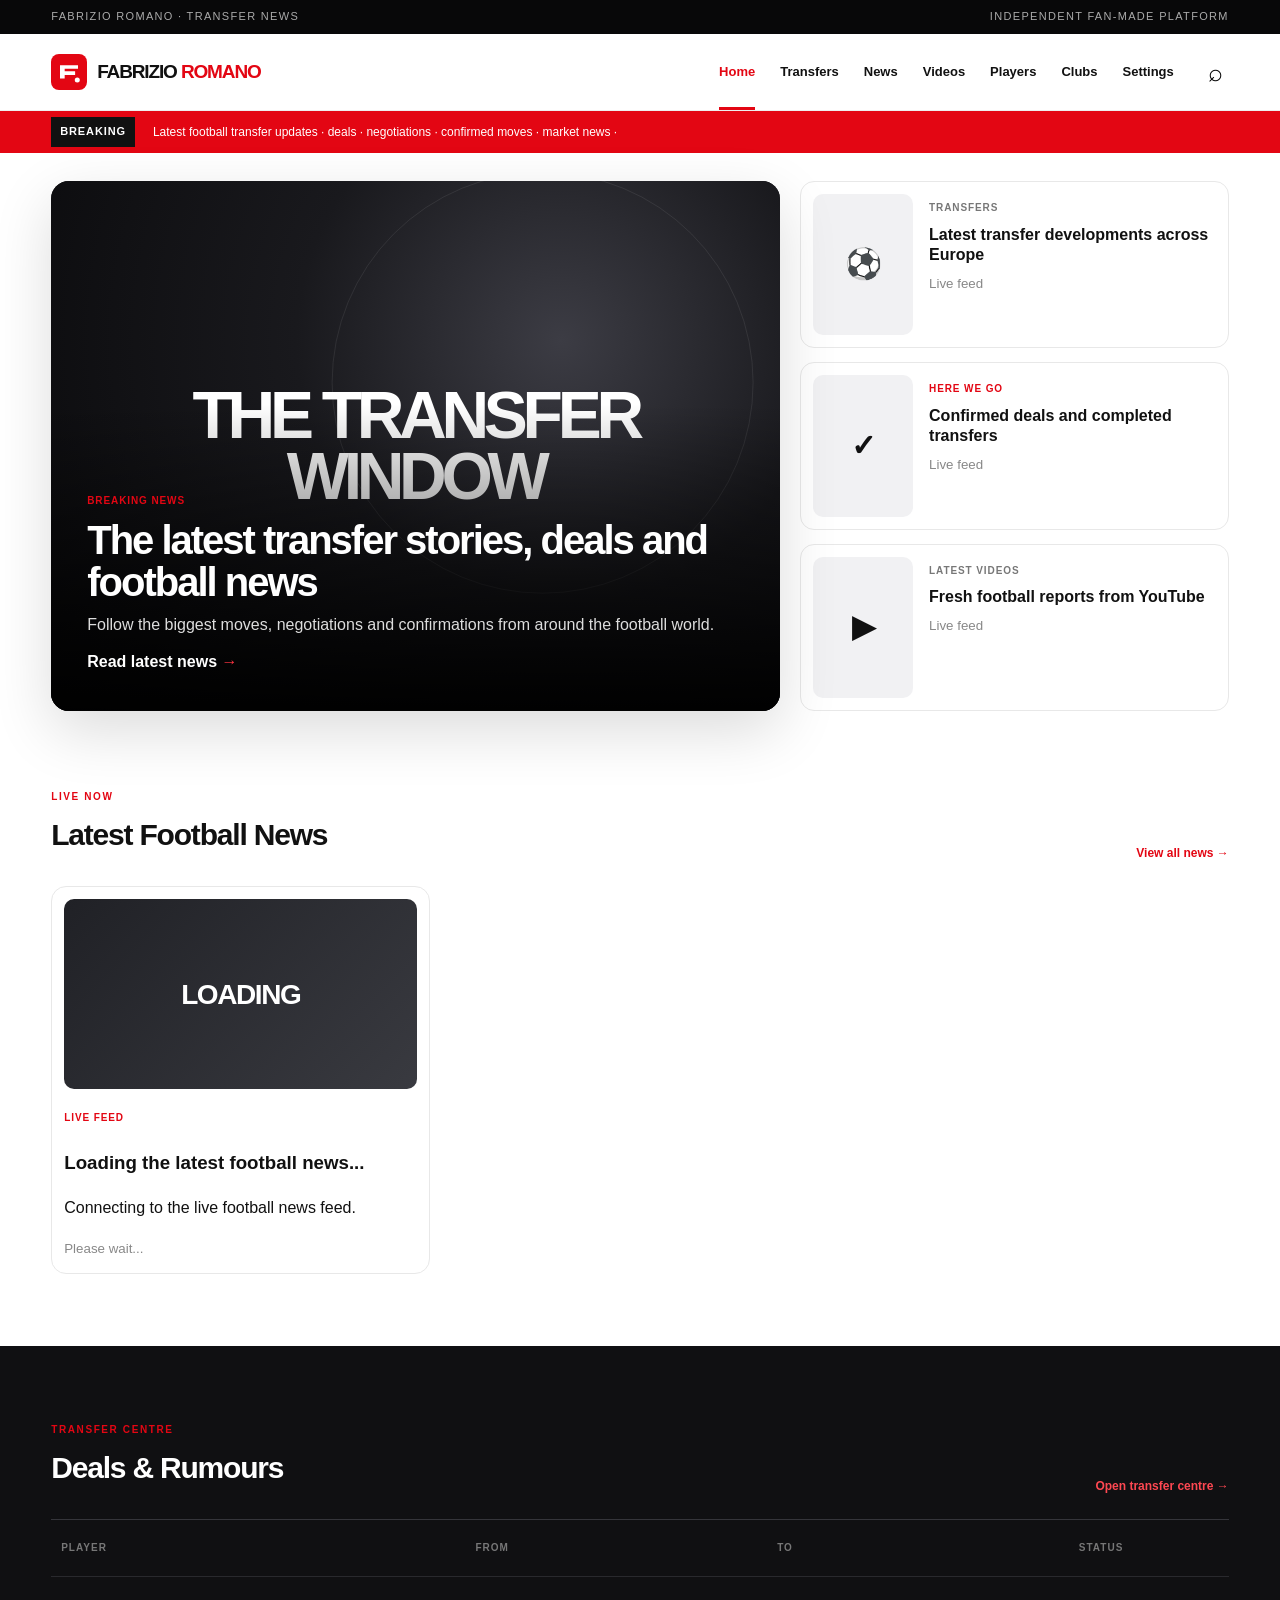
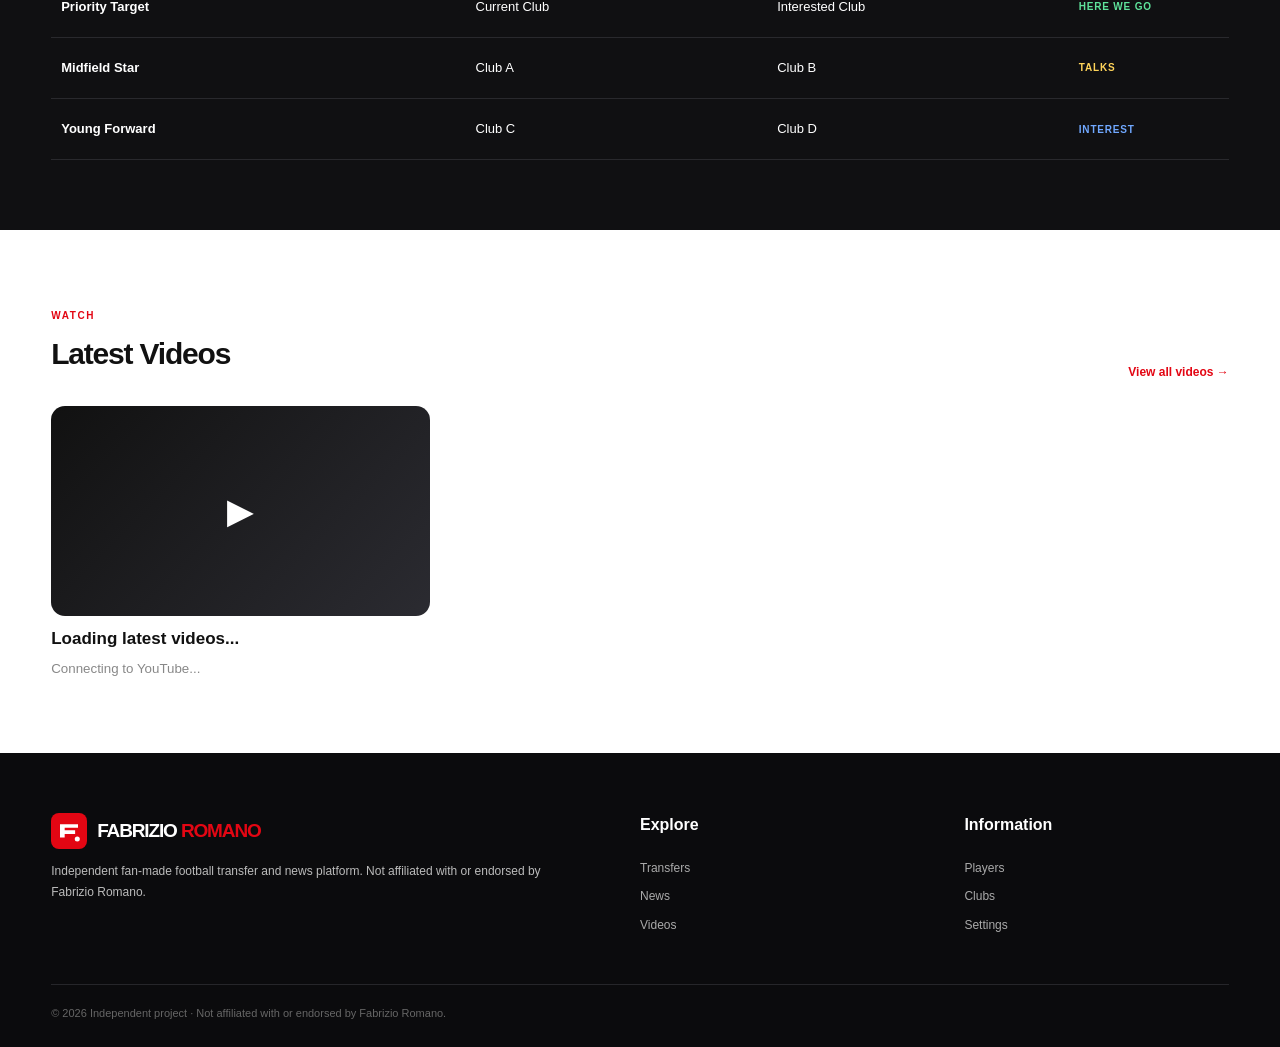
==== commit 57d9fc70: "Connect homepage news and videos to live backend feed" ====
--- a/index.html
+++ b/index.html
@@ -1 +1 @@
-<!doctype html><html lang="en"><head><meta charset="utf-8"><meta name="viewport" content="width=device-width,initial-scale=1"><meta name="description" content="Independent football transfer news platform."><title>Fabrizio Romano — Transfer News</title><link rel="icon" href="assets/logo.svg"><link rel="stylesheet" href="styles.css"></head><body class="loading"><div class="page-loader"><div class="loader-shell"><div class="skeleton skeleton-logo"></div><div class="skeleton skeleton-line wide"></div><div class="skeleton skeleton-hero"></div><div class="skeleton-grid"><div class="skeleton skeleton-card"></div><div class="skeleton skeleton-card"></div><div class="skeleton skeleton-card"></div></div></div></div><div class="topbar"><div class="container topbar-inner"><span>FABRIZIO ROMANO · TRANSFER NEWS</span><span>Independent fan-made platform</span></div></div><header class="header"><div class="container nav"><a class="brand" href="index.html"><img src="assets/logo.svg" alt=""><span>FABRIZIO <strong>ROMANO</strong></span></a><button class="menu-btn" aria-label="Open menu" aria-expanded="false">☰</button><nav class="nav-links"><a class="active" href="index.html">Home</a><a href="transfers.html">Transfers</a><a href="news.html">News</a><a href="videos.html">Videos</a><a href="players.html">Players</a><a href="clubs.html">Clubs</a><a href="settings.html">Settings</a></nav><button class="search-btn" aria-label="Search">⌕</button></div></header><div class="ticker"><div class="container ticker-inner"><strong>BREAKING</strong><div class="ticker-track">Latest football transfer updates · deals · negotiations · confirmed moves · market news ·</div></div></div><main><section class="hero container"><article class="hero-main image-card"><div class="image-placeholder hero-img"><span>THE TRANSFER<br>WINDOW</span></div><div class="hero-overlay"><span class="tag red">BREAKING NEWS</span><h1>The latest transfer stories, deals and football news</h1><p>Follow the biggest moves, negotiations and confirmations from around the football world.</p><a class="read-more" href="news.html">Read latest news <span>→</span></a></div></article><div class="hero-side"><article class="story-card"><div class="mini-img">⚽</div><div><span class="tag">TRANSFERS</span><h3>Latest transfer developments across Europe</h3><small>Backend-ready feed</small></div></article><article class="story-card"><div class="mini-img">✓</div><div><span class="tag red-text">HERE WE GO</span><h3>Confirmed deals and completed transfers</h3><small>Backend-ready feed</small></div></article><article class="story-card"><div class="mini-img">𝕏</div><div><span class="tag">LIVE UPDATES</span><h3>Latest social updates and transfer news</h3><small>Backend-ready feed</small></div></article></div></section><section class="section container"><div class="section-head"><div><span class="eyebrow">LIVE NOW</span><h2>Latest Transfer News</h2></div><a href="transfers.html">View all transfers →</a></div><div class="news-grid"><article class="news-card"><div class="news-img">TRANSFER</div><span class="tag red">BREAKING</span><h3>Big European clubs continue talks as the window heats up</h3><p>Fresh developments from negotiations and club sources.</p><small>Demo content · API ready</small></article><article class="news-card"><div class="news-img">HERE WE GO</div><span class="tag">CONFIRMED</span><h3>Deal agreed: player set for medical after final agreement</h3><p>The latest step in a major transfer story.</p><small>Demo content · API ready</small></article><article class="news-card"><div class="news-img">NEWS</div><span class="tag">UPDATE</span><h3>Premier League clubs assess their next moves</h3><p>What to watch as negotiations progress.</p><small>Demo content · API ready</small></article></div></section><section class="dark-section"><div class="container"><div class="section-head light"><div><span class="eyebrow">TRANSFER CENTRE</span><h2>Deals & Rumours</h2></div><a href="transfers.html">Open transfer centre →</a></div><div class="transfer-table"><div class="tr head"><span>Player</span><span>From</span><span>To</span><span>Status</span></div><div class="tr"><strong>Priority Target</strong><span>Current Club</span><span>Interested Club</span><b class="status green">HERE WE GO</b></div><div class="tr"><strong>Midfield Star</strong><span>Club A</span><span>Club B</span><b class="status yellow">TALKS</b></div><div class="tr"><strong>Young Forward</strong><span>Club C</span><span>Club D</span><b class="status blue">INTEREST</b></div></div></div></section><section class="section container"><div class="section-head"><div><span class="eyebrow">SOCIAL</span><h2>Latest X Updates</h2></div><a href="news.html">See all updates →</a></div><div class="social-grid"><article class="post"><div class="post-head"><b>𝕏</b><span><strong>Transfer Update</strong><small>Football news feed</small></span><time>24m</time></div><p>Transfer update: negotiations continue today. More clarity is expected soon.</p><a href="#">View original post →</a></article><article class="post"><div class="post-head"><b>𝕏</b><span><strong>Transfer Update</strong><small>Football sources</small></span><time>51m</time></div><p>Another deal moving closer. Medical and final documents are the next steps.</p><a href="#">View original post →</a></article></div></section><section class="section container"><div class="section-head"><div><span class="eyebrow">WATCH</span><h2>Latest Videos</h2></div><a href="videos.html">View all videos →</a></div><div class="video-grid"><a class="video-card" href="videos.html"><div class="video-thumb">▶</div><h3>Latest transfer news and biggest stories</h3><small>Today · API ready</small></a><a class="video-card" href="videos.html"><div class="video-thumb">▶</div><h3>What is happening in the transfer market?</h3><small>Yesterday · API ready</small></a><a class="video-card" href="videos.html"><div class="video-thumb">▶</div><h3>Breaking football news roundup</h3><small>2 days ago · API ready</small></a></div></section></main><footer class="footer"><div class="container footer-grid"><div><a class="brand footer-brand" href="index.html"><img src="assets/logo.svg" alt=""><span>FABRIZIO <strong>ROMANO</strong></span></a><p>Independent fan-made football transfer and news platform. Not affiliated with or endorsed by Fabrizio Romano.</p></div><div><h4>Explore</h4><a href="transfers.html">Transfers</a><a href="news.html">News</a><a href="videos.html">Videos</a></div><div><h4>Information</h4><a href="players.html">Players</a><a href="clubs.html">Clubs</a><a href="settings.html">Settings</a></div></div><div class="container copyright">© 2026 Independent project · Not affiliated with or endorsed by Fabrizio Romano.</div></footer><script src="script.js"></script></body></html>+<!doctype html><html lang="en"><head><meta charset="utf-8"><meta name="viewport" content="width=device-width,initial-scale=1"><meta name="description" content="Independent football transfer news platform."><title>Fabrizio Romano — Transfer News</title><link rel="icon" href="assets/logo.svg"><link rel="stylesheet" href="styles.css"></head><body class="loading"><div class="page-loader"><div class="loader-shell"><div class="skeleton skeleton-logo"></div><div class="skeleton skeleton-line wide"></div><div class="skeleton skeleton-hero"></div><div class="skeleton-grid"><div class="skeleton skeleton-card"></div><div class="skeleton skeleton-card"></div><div class="skeleton skeleton-card"></div></div></div></div><div class="topbar"><div class="container topbar-inner"><span>FABRIZIO ROMANO · TRANSFER NEWS</span><span>Independent fan-made platform</span></div></div><header class="header"><div class="container nav"><a class="brand" href="index.html"><img src="assets/logo.svg" alt=""><span>FABRIZIO <strong>ROMANO</strong></span></a><button class="menu-btn" aria-label="Open menu" aria-expanded="false">☰</button><nav class="nav-links"><a class="active" href="index.html">Home</a><a href="transfers.html">Transfers</a><a href="news.html">News</a><a href="videos.html">Videos</a><a href="players.html">Players</a><a href="clubs.html">Clubs</a><a href="settings.html">Settings</a></nav><button class="search-btn" aria-label="Search">⌕</button></div></header><div class="ticker"><div class="container ticker-inner"><strong>BREAKING</strong><div class="ticker-track">Latest football transfer updates · deals · negotiations · confirmed moves · market news ·</div></div></div><main><section class="hero container"><article class="hero-main image-card"><div class="image-placeholder hero-img"><span>THE TRANSFER<br>WINDOW</span></div><div class="hero-overlay"><span class="tag red">BREAKING NEWS</span><h1>The latest transfer stories, deals and football news</h1><p>Follow the biggest moves, negotiations and confirmations from around the football world.</p><a class="read-more" href="news.html">Read latest news <span>→</span></a></div></article><div class="hero-side"><article class="story-card"><div class="mini-img">⚽</div><div><span class="tag">TRANSFERS</span><h3>Latest transfer developments across Europe</h3><small>Live feed</small></div></article><article class="story-card"><div class="mini-img">✓</div><div><span class="tag red-text">HERE WE GO</span><h3>Confirmed deals and completed transfers</h3><small>Live feed</small></div></article><article class="story-card"><div class="mini-img">▶</div><div><span class="tag">LATEST VIDEOS</span><h3>Fresh football reports from YouTube</h3><small>Live feed</small></div></article></div></section><section class="section container"><div class="section-head"><div><span class="eyebrow">LIVE NOW</span><h2>Latest Football News</h2></div><a href="news.html">View all news →</a></div><div class="news-grid" data-api="youtube-news"><article class="news-card"><div class="news-img">LOADING</div><span class="tag red">LIVE FEED</span><h3>Loading the latest football news...</h3><p>Connecting to the live football news feed.</p><small>Please wait...</small></article></div></section><section class="dark-section"><div class="container"><div class="section-head light"><div><span class="eyebrow">TRANSFER CENTRE</span><h2>Deals & Rumours</h2></div><a href="transfers.html">Open transfer centre →</a></div><div class="transfer-table"><div class="tr head"><span>Player</span><span>From</span><span>To</span><span>Status</span></div><div class="tr"><strong>Priority Target</strong><span>Current Club</span><span>Interested Club</span><b class="status green">HERE WE GO</b></div><div class="tr"><strong>Midfield Star</strong><span>Club A</span><span>Club B</span><b class="status yellow">TALKS</b></div><div class="tr"><strong>Young Forward</strong><span>Club C</span><span>Club D</span><b class="status blue">INTEREST</b></div></div></div></section><section class="section container"><div class="section-head"><div><span class="eyebrow">WATCH</span><h2>Latest Videos</h2></div><a href="videos.html">View all videos →</a></div><div class="video-grid" data-api="youtube"><a class="video-card" href="videos.html"><div class="video-thumb"><span class="play-overlay">▶</span></div><h3>Loading latest videos...</h3><small>Connecting to YouTube...</small></a></div></section></main><footer class="footer"><div class="container footer-grid"><div><a class="brand footer-brand" href="index.html"><img src="assets/logo.svg" alt=""><span>FABRIZIO <strong>ROMANO</strong></span></a><p>Independent fan-made football transfer and news platform. Not affiliated with or endorsed by Fabrizio Romano.</p></div><div><h4>Explore</h4><a href="transfers.html">Transfers</a><a href="news.html">News</a><a href="videos.html">Videos</a></div><div><h4>Information</h4><a href="players.html">Players</a><a href="clubs.html">Clubs</a><a href="settings.html">Settings</a></div></div><div class="container copyright">© 2026 Independent project · Not affiliated with or endorsed by Fabrizio Romano.</div></footer><script src="script.js"></script></body></html>
--- a/styles.css
+++ b/styles.css
@@ -1 +1 @@
-*{box-sizing:border-box}html{scroll-behavior:smooth}body{margin:0;font-family:Inter,Arial,sans-serif;color:#111;background:#fff;line-height:1.55}body.loading{overflow:hidden}a{color:inherit;text-decoration:none}.container{width:min(1180px,92%);margin:auto}.page-loader{position:fixed;inset:0;z-index:9999;background:#fff;display:flex;align-items:flex-start;padding:35px 0;transition:opacity .45s,visibility .45s}.page-loader.hidden{opacity:0;visibility:hidden}.loader-shell{width:min(1180px,92%)}.skeleton{position:relative;overflow:hidden;background:#e9e9ec;border-radius:12px}.skeleton:after{content:'';position:absolute;inset:0;transform:translateX(-100%);background:linear-gradient(90deg,transparent,rgba(255,255,255,.75),transparent);animation:shimmer 1.25s infinite}.skeleton-logo{height:45px;width:220px;margin-bottom:28px;border-radius:10px}.skeleton-line{height:12px;width:180px;margin-bottom:10px}.skeleton-line.wide{width:75%}.skeleton-hero{height:390px;margin-top:25px;border-radius:18px}.skeleton-grid{display:grid;grid-template-columns:repeat(3,1fr);gap:18px;margin-top:20px}.skeleton-card{height:150px}@keyframes shimmer{100%{transform:translateX(100%)}}.topbar{background:#080809;color:#aaa;font-size:11px;letter-spacing:.12em;text-transform:uppercase}.topbar-inner{height:34px;display:flex;align-items:center;justify-content:space-between}.header{position:sticky;top:0;z-index:20;background:rgba(255,255,255,.97);backdrop-filter:blur(14px);border-bottom:1px solid #eee}.nav{height:76px;display:flex;align-items:center;gap:28px}.brand{display:flex;align-items:center;gap:10px;font-weight:900;letter-spacing:-.06em;font-size:19px;white-space:nowrap}.brand img{width:36px;height:36px}.brand strong{color:#e30613}.nav-links{display:flex;gap:25px;margin-left:auto;font-weight:700;font-size:13px}.nav-links a{position:relative;padding:28px 0}.nav-links a:hover,.nav-links .active{color:#e30613}.nav-links .active:after{content:'';position:absolute;bottom:0;left:0;width:100%;height:3px;background:#e30613}.search-btn,.menu-btn{border:0;background:none;font-size:25px;cursor:pointer}.menu-btn{display:none}.ticker{background:#e30613;color:#fff}.ticker-inner{height:42px;display:flex;align-items:center;gap:18px;overflow:hidden}.ticker strong{font-size:11px;background:#111;padding:6px 9px;letter-spacing:.08em}.ticker-track{font-size:12px;white-space:nowrap;animation:ticker 22s linear infinite}@keyframes ticker{from{transform:translateX(0)}to{transform:translateX(-35%)}}.hero{display:grid;grid-template-columns:1.7fr 1fr;gap:20px;padding-top:28px}.image-card{min-height:530px;position:relative;overflow:hidden;border-radius:18px;background:#151518;box-shadow:0 20px 60px rgba(0,0,0,.14)}.hero-img,.news-img,.mini-img,.video-thumb{display:flex;align-items:center;justify-content:center}.hero-img{height:100%;min-height:530px;background:radial-gradient(circle at 70% 30%,#3c3c44 0,#19191d 42%,#09090b 100%);color:#fff;font-size:66px;font-weight:900;text-align:center;letter-spacing:-.08em;line-height:.92}.hero-img:before{content:'';position:absolute;width:420px;height:420px;border:1px solid rgba(255,255,255,.08);border-radius:50%;transform:translate(30%,-15%)}.hero-overlay{position:absolute;inset:42% 0 0;padding:36px;background:linear-gradient(transparent,rgba(0,0,0,.96));color:#fff;display:flex;flex-direction:column;justify-content:flex-end}.hero-overlay h1{font-size:40px;line-height:1.06;letter-spacing:-.05em;margin:10px 0}.hero-overlay p{margin:0 0 12px;color:#ddd}.read-more{font-weight:800}.read-more span{color:#ff3440}.hero-side{display:flex;flex-direction:column;gap:14px}.story-card{display:grid;grid-template-columns:100px 1fr;gap:16px;border:1px solid #e8e8e8;border-radius:14px;padding:12px;background:#fff;flex:1;transition:.25s}.story-card:hover{transform:translateY(-3px);box-shadow:0 14px 35px rgba(0,0,0,.07)}.mini-img{border-radius:10px;background:#f1f1f3;font-size:30px;font-weight:900}.story-card h3{font-size:16px;line-height:1.25;margin:6px 0}.story-card small,.news-card small,.video-card small{color:#888}.tag{display:inline-block;font-size:10px;font-weight:900;letter-spacing:.09em;color:#777}.red,.red-text{color:#e30613}.section{padding:72px 0}.section-head{display:flex;align-items:end;justify-content:space-between;margin-bottom:24px}.section-head h2{font-size:30px;letter-spacing:-.04em;margin:4px 0}.section-head>a{font-size:12px;font-weight:800;color:#e30613}.eyebrow{font-size:10px;color:#e30613;font-weight:900;letter-spacing:.16em}.news-grid{display:grid;grid-template-columns:repeat(3,1fr);gap:20px}.news-card{border:1px solid #e8e8e8;border-radius:15px;padding:12px;transition:.25s;background:#fff}.news-card:hover,.video-card:hover,.post:hover{transform:translateY(-5px);box-shadow:0 18px 45px rgba(0,0,0,.09)}.news-img{height:190px;border-radius:10px;background:linear-gradient(135deg,#202126,#393a40);color:#fff;font-weight:900;font-size:28px;margin-bottom:15px;letter-spacing:-.05em}.dark-section{background:#101012;color:#fff;padding:70px 0}.light h2{color:#fff}.light>a{color:#ff4852}.transfer-table{border-top:1px solid #35353a}.tr{display:grid;grid-template-columns:1.4fr 1fr 1fr 140px;gap:20px;padding:20px 10px;border-bottom:1px solid #29292d;align-items:center;font-size:13px}.tr.head{color:#777;text-transform:uppercase;font-size:10px;font-weight:900;letter-spacing:.1em}.status{font-size:10px;letter-spacing:.08em}.green{color:#5fe39b}.yellow{color:#ffd45a}.blue{color:#70a8ff}.social-grid{display:grid;grid-template-columns:repeat(2,1fr);gap:20px}.post{border:1px solid #e8e8e8;border-radius:15px;padding:22px;transition:.25s}.post-head{display:flex;align-items:center;gap:12px}.post-head>b{font-size:27px}.post-head span{display:flex;flex-direction:column}.post-head small,.post time{font-size:11px;color:#888}.post time{margin-left:auto}.post p{font-size:15px}.post>a{font-size:12px;color:#e30613;font-weight:800}.video-grid{display:grid;grid-template-columns:repeat(3,1fr);gap:20px}.video-card{display:block;transition:.25s}.video-thumb{height:210px;background:linear-gradient(135deg,#111,#2b2b31);border-radius:14px;color:#fff;font-size:35px;margin-bottom:12px}.video-card h3{font-size:17px;line-height:1.3;margin:0 0 6px}.footer{background:#0b0b0d;color:#bbb;padding:60px 0 25px}.footer-grid{display:grid;grid-template-columns:2fr 1fr 1fr;gap:60px}.footer-brand{color:#fff}.footer p{max-width:500px;font-size:12px;line-height:1.8}.footer h4{color:#fff;margin-top:0}.footer-grid>div>a:not(.brand){display:block;font-size:12px;margin:10px 0;color:#aaa}.copyright{border-top:1px solid #26262a;margin-top:40px;padding-top:20px;font-size:11px;color:#666}@media(max-width:850px){.nav-links{display:none}.nav-links.mobile-open{display:flex;position:absolute;top:76px;left:0;right:0;padding:20px;background:#fff;flex-direction:column;gap:0;box-shadow:0 12px 30px rgba(0,0,0,.08)}.nav-links.mobile-open a{padding:13px 0}.nav-links.mobile-open .active:after{display:none}.menu-btn{display:block;margin-left:auto}.nav{gap:15px}.hero{grid-template-columns:1fr}.hero-main{min-height:460px}.hero-img{min-height:460px}.hero-overlay h1{font-size:30px}.news-grid,.video-grid{grid-template-columns:1fr 1fr}.footer-grid{grid-template-columns:1fr 1fr}.skeleton-grid{grid-template-columns:1fr 1fr}}@media(max-width:600px){.topbar-inner span:last-child{display:none}.hero{padding-top:15px}.hero-main{min-height:400px}.hero-img{min-height:400px;font-size:48px}.hero-overlay{inset:32% 0 0;padding:22px}.hero-overlay h1{font-size:26px}.story-card{grid-template-columns:75px 1fr}.news-grid,.social-grid,.video-grid,.footer-grid{grid-template-columns:1fr}.section{padding:48px 0}.section-head{align-items:start;gap:15px}.section-head h2{font-size:25px}.tr{grid-template-columns:1fr 1fr;gap:8px}.tr.head{display:none}.tr span:nth-child(2),.tr span:nth-child(3){font-size:11px;color:#aaa}.search-btn{font-size:23px}.skeleton-hero{height:300px}.skeleton-grid{grid-template-columns:1fr}.skeleton-card{height:100px}}+*{box-sizing:border-box}html{scroll-behavior:smooth}body{margin:0;font-family:Inter,Arial,sans-serif;color:#111;background:#fff;line-height:1.55}body.loading{overflow:hidden}a{color:inherit;text-decoration:none}.container{width:min(1180px,92%);margin:auto}.page-loader{position:fixed;inset:0;z-index:9999;background:#fff;display:flex;align-items:flex-start;padding:35px 0;transition:opacity .45s,visibility .45s}.page-loader.hidden{opacity:0;visibility:hidden}.loader-shell{width:min(1180px,92%)}.skeleton{position:relative;overflow:hidden;background:#e9e9ec;border-radius:12px}.skeleton:after{content:'';position:absolute;inset:0;transform:translateX(-100%);background:linear-gradient(90deg,transparent,rgba(255,255,255,.75),transparent);animation:shimmer 1.25s infinite}.skeleton-logo{height:45px;width:220px;margin-bottom:28px;border-radius:10px}.skeleton-line{height:12px;width:180px;margin-bottom:10px}.skeleton-line.wide{width:75%}.skeleton-hero{height:390px;margin-top:25px;border-radius:18px}.skeleton-grid{display:grid;grid-template-columns:repeat(3,1fr);gap:18px;margin-top:20px}.skeleton-card{height:150px}@keyframes shimmer{100%{transform:translateX(100%)}}.topbar{background:#080809;color:#aaa;font-size:11px;letter-spacing:.12em;text-transform:uppercase}.topbar-inner{height:34px;display:flex;align-items:center;justify-content:space-between}.header{position:sticky;top:0;z-index:20;background:rgba(255,255,255,.97);backdrop-filter:blur(14px);border-bottom:1px solid #eee}.nav{height:76px;display:flex;align-items:center;gap:28px}.brand{display:flex;align-items:center;gap:10px;font-weight:900;letter-spacing:-.06em;font-size:19px;white-space:nowrap}.brand img{width:36px;height:36px}.brand strong{color:#e30613}.nav-links{display:flex;gap:25px;margin-left:auto;font-weight:700;font-size:13px}.nav-links a{position:relative;padding:28px 0}.nav-links a:hover,.nav-links .active{color:#e30613}.nav-links .active:after{content:'';position:absolute;bottom:0;left:0;width:100%;height:3px;background:#e30613}.search-btn,.menu-btn{border:0;background:none;font-size:25px;cursor:pointer}.menu-btn{display:none}.ticker{background:#e30613;color:#fff}.ticker-inner{height:42px;display:flex;align-items:center;gap:18px;overflow:hidden}.ticker strong{font-size:11px;background:#111;padding:6px 9px;letter-spacing:.08em}.ticker-track{font-size:12px;white-space:nowrap;animation:ticker 22s linear infinite}@keyframes ticker{from{transform:translateX(0)}to{transform:translateX(-35%)}}.hero{display:grid;grid-template-columns:1.7fr 1fr;gap:20px;padding-top:28px}.image-card{min-height:530px;position:relative;overflow:hidden;border-radius:18px;background:#151518;box-shadow:0 20px 60px rgba(0,0,0,.14)}.hero-img,.news-img,.mini-img,.video-thumb{display:flex;align-items:center;justify-content:center}.hero-img{height:100%;min-height:530px;background:radial-gradient(circle at 70% 30%,#3c3c44 0,#19191d 42%,#09090b 100%);color:#fff;font-size:66px;font-weight:900;text-align:center;letter-spacing:-.08em;line-height:.92}.hero-img:before{content:'';position:absolute;width:420px;height:420px;border:1px solid rgba(255,255,255,.08);border-radius:50%;transform:translate(30%,-15%)}.hero-overlay{position:absolute;inset:42% 0 0;padding:36px;background:linear-gradient(transparent,rgba(0,0,0,.96));color:#fff;display:flex;flex-direction:column;justify-content:flex-end}.hero-overlay h1{font-size:40px;line-height:1.06;letter-spacing:-.05em;margin:10px 0}.hero-overlay p{margin:0 0 12px;color:#ddd}.read-more{font-weight:800}.read-more span{color:#ff3440}.hero-side{display:flex;flex-direction:column;gap:14px}.story-card{display:grid;grid-template-columns:100px 1fr;gap:16px;border:1px solid #e8e8e8;border-radius:14px;padding:12px;background:#fff;flex:1;transition:.25s}.story-card:hover{transform:translateY(-3px);box-shadow:0 14px 35px rgba(0,0,0,.07)}.mini-img{border-radius:10px;background:#f1f1f3;font-size:30px;font-weight:900}.story-card h3{font-size:16px;line-height:1.25;margin:6px 0}.story-card small,.news-card small,.video-card small{color:#888}.tag{display:inline-block;font-size:10px;font-weight:900;letter-spacing:.09em;color:#777}.red,.red-text{color:#e30613}.section{padding:72px 0}.section-head{display:flex;align-items:end;justify-content:space-between;margin-bottom:24px}.section-head h2{font-size:30px;letter-spacing:-.04em;margin:4px 0}.section-head>a{font-size:12px;font-weight:800;color:#e30613}.eyebrow{font-size:10px;color:#e30613;font-weight:900;letter-spacing:.16em}.news-grid{display:grid;grid-template-columns:repeat(3,1fr);gap:20px}.news-card{border:1px solid #e8e8e8;border-radius:15px;padding:12px;transition:.25s;background:#fff}.news-card:hover,.video-card:hover,.post:hover{transform:translateY(-5px);box-shadow:0 18px 45px rgba(0,0,0,.09)}.news-img{height:190px;border-radius:10px;background:linear-gradient(135deg,#202126,#393a40);color:#fff;font-weight:900;font-size:28px;margin-bottom:15px;letter-spacing:-.05em}.dark-section{background:#101012;color:#fff;padding:70px 0}.light h2{color:#fff}.light>a{color:#ff4852}.transfer-table{border-top:1px solid #35353a}.tr{display:grid;grid-template-columns:1.4fr 1fr 1fr 140px;gap:20px;padding:20px 10px;border-bottom:1px solid #29292d;align-items:center;font-size:13px}.tr.head{color:#777;text-transform:uppercase;font-size:10px;font-weight:900;letter-spacing:.1em}.status{font-size:10px;letter-spacing:.08em}.green{color:#5fe39b}.yellow{color:#ffd45a}.blue{color:#70a8ff}.social-grid{display:grid;grid-template-columns:repeat(2,1fr);gap:20px}.post{border:1px solid #e8e8e8;border-radius:15px;padding:22px;transition:.25s}.post-head{display:flex;align-items:center;gap:12px}.post-head>b{font-size:27px}.post-head span{display:flex;flex-direction:column}.post-head small,.post time{font-size:11px;color:#888}.post time{margin-left:auto}.post p{font-size:15px}.post>a{font-size:12px;color:#e30613;font-weight:800}.video-grid{display:grid;grid-template-columns:repeat(3,1fr);gap:20px}.video-card{display:block;transition:.25s}.video-thumb{height:210px;background:linear-gradient(135deg,#111,#2b2b31);border-radius:14px;color:#fff;font-size:35px;margin-bottom:12px}.video-card h3{font-size:17px;line-height:1.3;margin:0 0 6px}.footer{background:#0b0b0d;color:#bbb;padding:60px 0 25px}.footer-grid{display:grid;grid-template-columns:2fr 1fr 1fr;gap:60px}.footer-brand{color:#fff}.footer p{max-width:500px;font-size:12px;line-height:1.8}.footer h4{color:#fff;margin-top:0}.footer-grid>div>a:not(.brand){display:block;font-size:12px;margin:10px 0;color:#aaa}.copyright{border-top:1px solid #26262a;margin-top:40px;padding-top:20px;font-size:11px;color:#666}.feature-card{display:grid;grid-template-columns:1.15fr 1fr;gap:0;border:1px solid #e8e8e8;border-radius:18px;overflow:hidden;background:#fff;box-shadow:0 16px 45px rgba(0,0,0,.06)}.feature-media{min-height:340px;background:linear-gradient(135deg,#17171a,#414148);display:flex;align-items:center;justify-content:center;color:#fff;font-size:45px;font-weight:900}.feature-media:after{content:'FEATURE';letter-spacing:.08em;opacity:.5}.feature-copy{padding:38px;display:flex;flex-direction:column;justify-content:center}.feature-copy h2{font-size:32px;line-height:1.08;letter-spacing:-.045em;margin:10px 0}.feature-copy p{color:#666}.muted{color:#888;font-size:11px}.three-col{display:grid;grid-template-columns:repeat(3,1fr);gap:20px}.info-card{border:1px solid #29292d;border-radius:15px;padding:25px;background:#17171a}.info-card strong{font-size:18px;color:#fff}.info-card p{color:#aaa;font-size:13px}@media(max-width:850px){.nav-links{display:none}.nav-links.mobile-open{display:flex;position:absolute;top:76px;left:0;right:0;padding:20px;background:#fff;flex-direction:column;gap:0;box-shadow:0 12px 30px rgba(0,0,0,.08)}.nav-links.mobile-open a{padding:13px 0}.nav-links.mobile-open .active:after{display:none}.menu-btn{display:block;margin-left:auto}.nav{gap:15px}.hero{grid-template-columns:1fr}.hero-main{min-height:460px}.hero-img{min-height:460px}.hero-overlay h1{font-size:30px}.news-grid,.video-grid{grid-template-columns:1fr 1fr}.footer-grid{grid-template-columns:1fr 1fr}.skeleton-grid{grid-template-columns:1fr 1fr}.feature-card{grid-template-columns:1fr}.three-col{grid-template-columns:1fr}}@media(max-width:600px){.topbar-inner span:last-child{display:none}.hero{padding-top:15px}.hero-main{min-height:400px}.hero-img{min-height:400px;font-size:48px}.hero-overlay{inset:32% 0 0;padding:22px}.hero-overlay h1{font-size:26px}.story-card{grid-template-columns:75px 1fr}.news-grid,.social-grid,.video-grid,.footer-grid{grid-template-columns:1fr}.section{padding:48px 0}.section-head{align-items:start;gap:15px}.section-head h2{font-size:25px}.tr{grid-template-columns:1fr 1fr;gap:8px}.tr.head{display:none}.tr span:nth-child(2),.tr span:nth-child(3){font-size:11px;color:#aaa}.search-btn{font-size:23px}.skeleton-hero{height:300px}.skeleton-grid{grid-template-columns:1fr}.skeleton-card{height:100px}.feature-copy{padding:25px}.feature-copy h2{font-size:26px}}
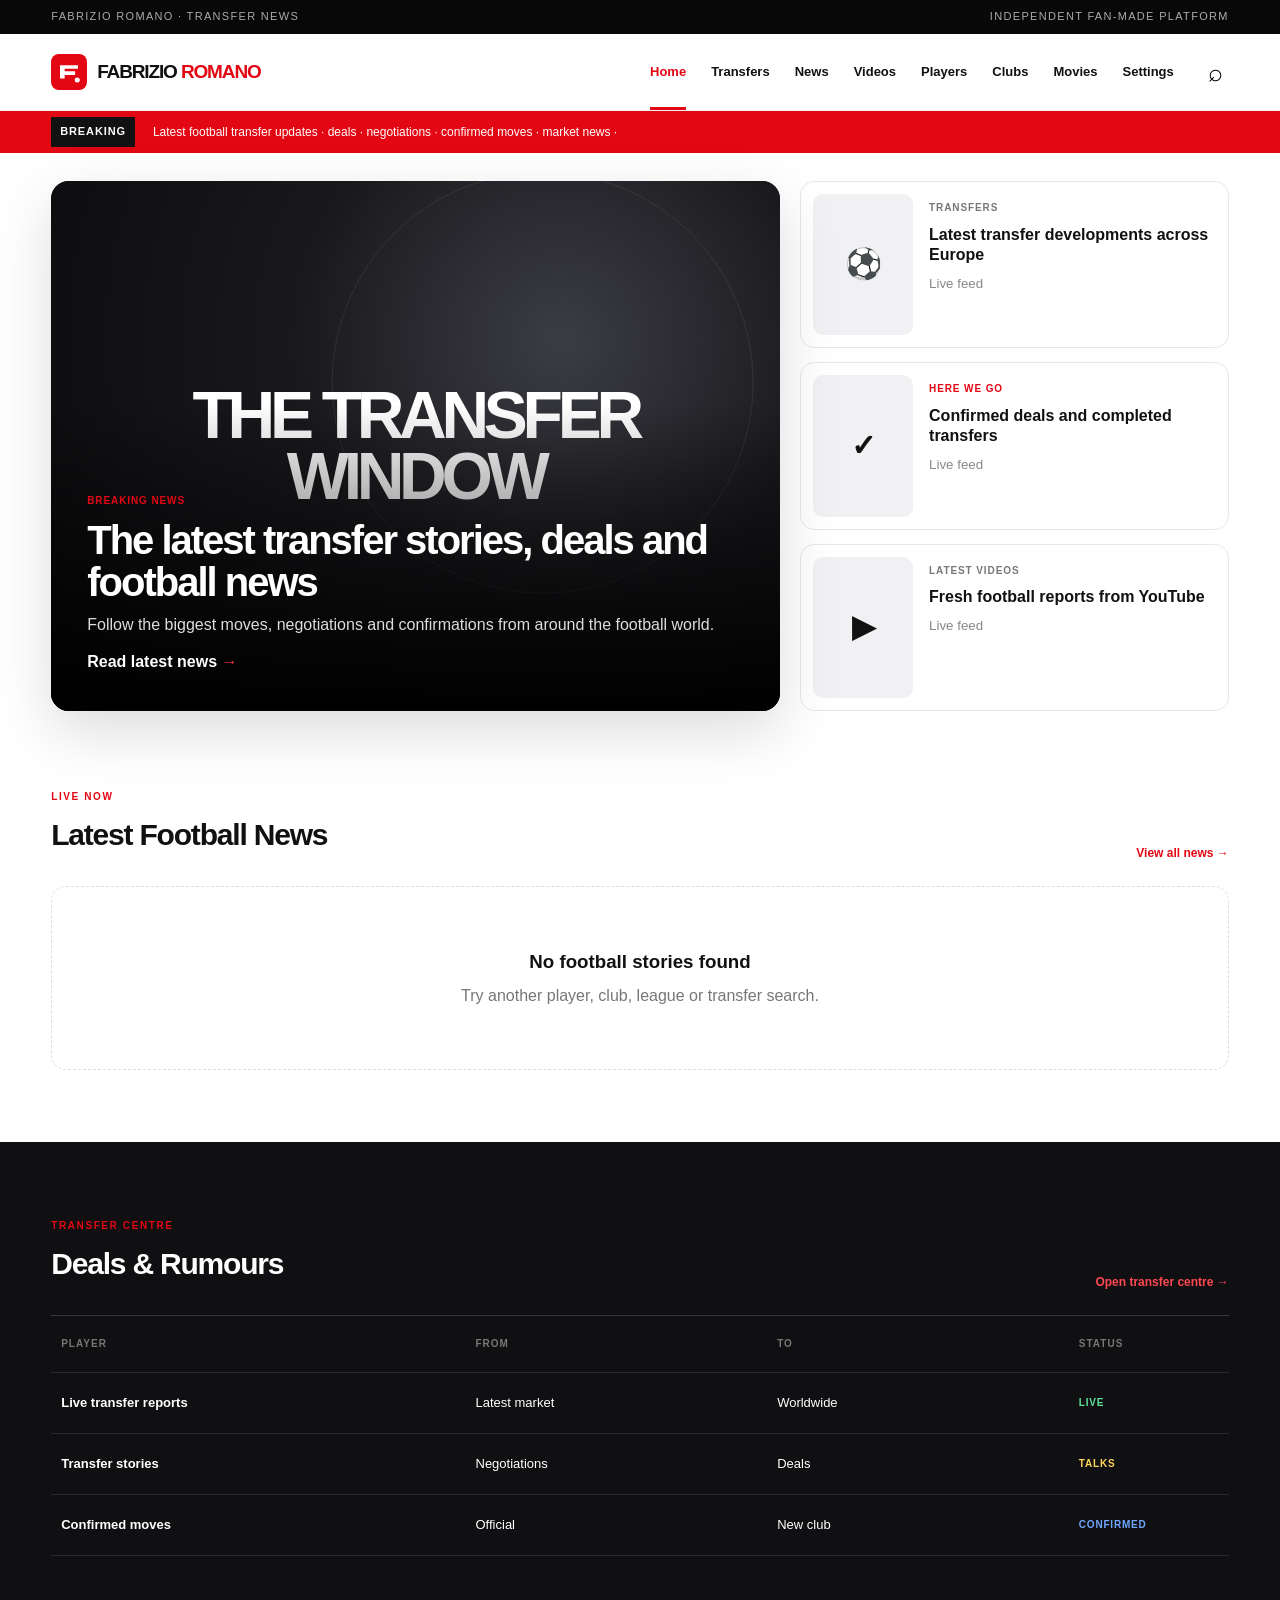
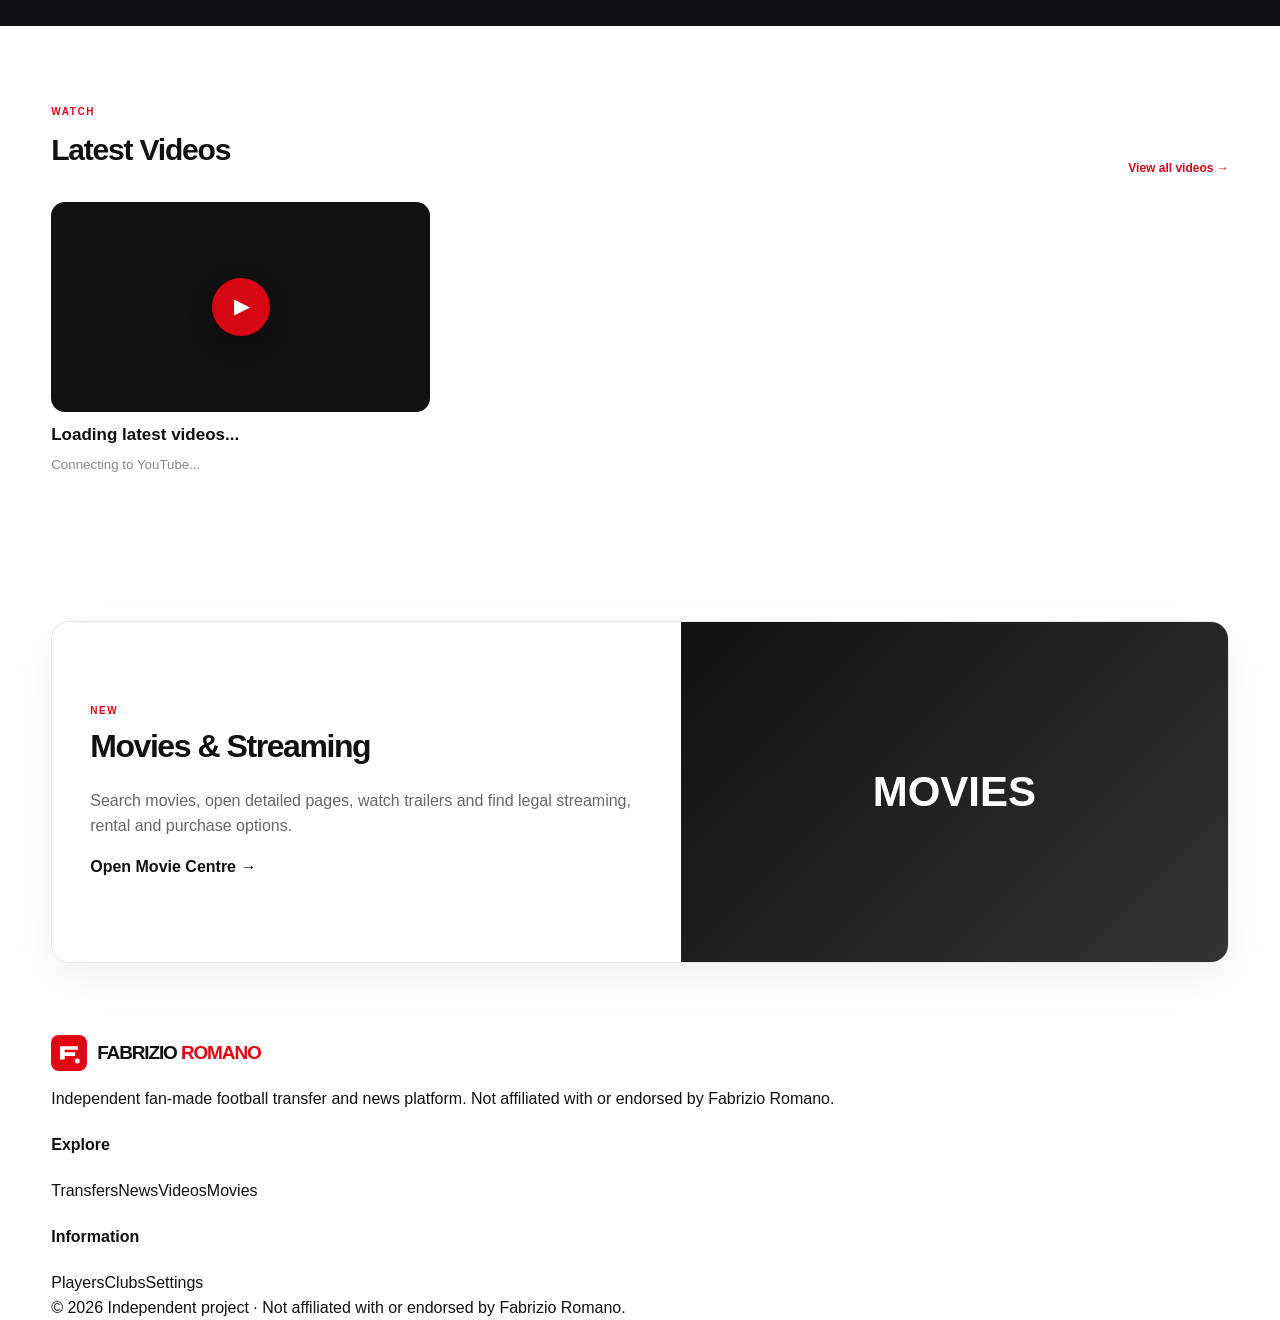
==== commit 109935b3: "Add Movie Centre to homepage navigation" ====
--- a/index.html
+++ b/index.html
@@ -1 +1 @@
-<!doctype html><html lang="en"><head><meta charset="utf-8"><meta name="viewport" content="width=device-width,initial-scale=1"><meta name="description" content="Independent football transfer news platform."><title>Fabrizio Romano — Transfer News</title><link rel="icon" href="assets/logo.svg"><link rel="stylesheet" href="styles.css"></head><body class="loading"><div class="page-loader"><div class="loader-shell"><div class="skeleton skeleton-logo"></div><div class="skeleton skeleton-line wide"></div><div class="skeleton skeleton-hero"></div><div class="skeleton-grid"><div class="skeleton skeleton-card"></div><div class="skeleton skeleton-card"></div><div class="skeleton skeleton-card"></div></div></div></div><div class="topbar"><div class="container topbar-inner"><span>FABRIZIO ROMANO · TRANSFER NEWS</span><span>Independent fan-made platform</span></div></div><header class="header"><div class="container nav"><a class="brand" href="index.html"><img src="assets/logo.svg" alt=""><span>FABRIZIO <strong>ROMANO</strong></span></a><button class="menu-btn" aria-label="Open menu" aria-expanded="false">☰</button><nav class="nav-links"><a class="active" href="index.html">Home</a><a href="transfers.html">Transfers</a><a href="news.html">News</a><a href="videos.html">Videos</a><a href="players.html">Players</a><a href="clubs.html">Clubs</a><a href="settings.html">Settings</a></nav><button class="search-btn" aria-label="Search">⌕</button></div></header><div class="ticker"><div class="container ticker-inner"><strong>BREAKING</strong><div class="ticker-track">Latest football transfer updates · deals · negotiations · confirmed moves · market news ·</div></div></div><main><section class="hero container"><article class="hero-main image-card"><div class="image-placeholder hero-img"><span>THE TRANSFER<br>WINDOW</span></div><div class="hero-overlay"><span class="tag red">BREAKING NEWS</span><h1>The latest transfer stories, deals and football news</h1><p>Follow the biggest moves, negotiations and confirmations from around the football world.</p><a class="read-more" href="news.html">Read latest news <span>→</span></a></div></article><div class="hero-side"><article class="story-card"><div class="mini-img">⚽</div><div><span class="tag">TRANSFERS</span><h3>Latest transfer developments across Europe</h3><small>Live feed</small></div></article><article class="story-card"><div class="mini-img">✓</div><div><span class="tag red-text">HERE WE GO</span><h3>Confirmed deals and completed transfers</h3><small>Live feed</small></div></article><article class="story-card"><div class="mini-img">▶</div><div><span class="tag">LATEST VIDEOS</span><h3>Fresh football reports from YouTube</h3><small>Live feed</small></div></article></div></section><section class="section container"><div class="section-head"><div><span class="eyebrow">LIVE NOW</span><h2>Latest Football News</h2></div><a href="news.html">View all news →</a></div><div class="news-grid" data-api="youtube-news"><article class="news-card"><div class="news-img">LOADING</div><span class="tag red">LIVE FEED</span><h3>Loading the latest football news...</h3><p>Connecting to the live football news feed.</p><small>Please wait...</small></article></div></section><section class="dark-section"><div class="container"><div class="section-head light"><div><span class="eyebrow">TRANSFER CENTRE</span><h2>Deals & Rumours</h2></div><a href="transfers.html">Open transfer centre →</a></div><div class="transfer-table"><div class="tr head"><span>Player</span><span>From</span><span>To</span><span>Status</span></div><div class="tr"><strong>Priority Target</strong><span>Current Club</span><span>Interested Club</span><b class="status green">HERE WE GO</b></div><div class="tr"><strong>Midfield Star</strong><span>Club A</span><span>Club B</span><b class="status yellow">TALKS</b></div><div class="tr"><strong>Young Forward</strong><span>Club C</span><span>Club D</span><b class="status blue">INTEREST</b></div></div></div></section><section class="section container"><div class="section-head"><div><span class="eyebrow">WATCH</span><h2>Latest Videos</h2></div><a href="videos.html">View all videos →</a></div><div class="video-grid" data-api="youtube"><a class="video-card" href="videos.html"><div class="video-thumb"><span class="play-overlay">▶</span></div><h3>Loading latest videos...</h3><small>Connecting to YouTube...</small></a></div></section></main><footer class="footer"><div class="container footer-grid"><div><a class="brand footer-brand" href="index.html"><img src="assets/logo.svg" alt=""><span>FABRIZIO <strong>ROMANO</strong></span></a><p>Independent fan-made football transfer and news platform. Not affiliated with or endorsed by Fabrizio Romano.</p></div><div><h4>Explore</h4><a href="transfers.html">Transfers</a><a href="news.html">News</a><a href="videos.html">Videos</a></div><div><h4>Information</h4><a href="players.html">Players</a><a href="clubs.html">Clubs</a><a href="settings.html">Settings</a></div></div><div class="container copyright">© 2026 Independent project · Not affiliated with or endorsed by Fabrizio Romano.</div></footer><script src="script.js"></script></body></html>+<!doctype html><html lang="en"><head><meta charset="utf-8"><meta name="viewport" content="width=device-width,initial-scale=1"><meta name="description" content="Independent football transfer news platform."><title>Fabrizio Romano — Transfer News</title><link rel="icon" href="assets/logo.svg"><link rel="stylesheet" href="styles.css"></head><body class="loading"><div class="page-loader"><div class="loader-shell"><div class="skeleton skeleton-logo"></div><div class="skeleton skeleton-line wide"></div><div class="skeleton skeleton-hero"></div><div class="skeleton-grid"><div class="skeleton skeleton-card"></div><div class="skeleton skeleton-card"></div><div class="skeleton skeleton-card"></div></div></div></div><div class="topbar"><div class="container topbar-inner"><span>FABRIZIO ROMANO · TRANSFER NEWS</span><span>Independent fan-made platform</span></div></div><header class="header"><div class="container nav"><a class="brand" href="index.html"><img src="assets/logo.svg" alt=""><span>FABRIZIO <strong>ROMANO</strong></span></a><button class="menu-btn" aria-label="Open menu" aria-expanded="false">☰</button><nav class="nav-links"><a class="active" href="index.html">Home</a><a href="transfers.html">Transfers</a><a href="news.html">News</a><a href="videos.html">Videos</a><a href="players.html">Players</a><a href="clubs.html">Clubs</a><a href="movies.html">Movies</a><a href="settings.html">Settings</a></nav><button class="search-btn" aria-label="Search">⌕</button></div></header><div class="ticker"><div class="container ticker-inner"><strong>BREAKING</strong><div class="ticker-track">Latest football transfer updates · deals · negotiations · confirmed moves · market news ·</div></div></div><main><section class="hero container"><article class="hero-main image-card"><div class="image-placeholder hero-img"><span>THE TRANSFER<br>WINDOW</span></div><div class="hero-overlay"><span class="tag red">BREAKING NEWS</span><h1>The latest transfer stories, deals and football news</h1><p>Follow the biggest moves, negotiations and confirmations from around the football world.</p><a class="read-more" href="news.html">Read latest news <span>→</span></a></div></article><div class="hero-side"><article class="story-card"><div class="mini-img">⚽</div><div><span class="tag">TRANSFERS</span><h3>Latest transfer developments across Europe</h3><small>Live feed</small></div></article><article class="story-card"><div class="mini-img">✓</div><div><span class="tag red-text">HERE WE GO</span><h3>Confirmed deals and completed transfers</h3><small>Live feed</small></div></article><article class="story-card"><div class="mini-img">▶</div><div><span class="tag">LATEST VIDEOS</span><h3>Fresh football reports from YouTube</h3><small>Live feed</small></div></article></div></section><section class="section container"><div class="section-head"><div><span class="eyebrow">LIVE NOW</span><h2>Latest Football News</h2></div><a href="news.html">View all news →</a></div><div class="news-grid" data-api="youtube-news"><article class="news-card"><div class="news-img">LOADING</div><span class="tag red">LIVE FEED</span><h3>Loading the latest football news...</h3><p>Connecting to the live football news feed.</p><small>Please wait...</small></article></div></section><section class="dark-section"><div class="container"><div class="section-head light"><div><span class="eyebrow">TRANSFER CENTRE</span><h2>Deals & Rumours</h2></div><a href="transfers.html">Open transfer centre →</a></div><div class="transfer-table"><div class="tr head"><span>Player</span><span>From</span><span>To</span><span>Status</span></div><div class="tr"><strong>Live transfer reports</strong><span>Latest market</span><span>Worldwide</span><b class="status green">LIVE</b></div><div class="tr"><strong>Transfer stories</strong><span>Negotiations</span><span>Deals</span><b class="status yellow">TALKS</b></div><div class="tr"><strong>Confirmed moves</strong><span>Official</span><span>New club</span><b class="status blue">CONFIRMED</b></div></div></div></section><section class="section container"><div class="section-head"><div><span class="eyebrow">WATCH</span><h2>Latest Videos</h2></div><a href="videos.html">View all videos →</a></div><div class="video-grid" data-api="youtube"><a class="video-card" href="videos.html"><div class="video-thumb"><span class="play-overlay">▶</span></div><h3>Loading latest videos...</h3><small>Connecting to YouTube...</small></a></div></section><section class="section container"><div class="feature-card"><div class="feature-copy"><span class="eyebrow">NEW</span><h2>Movies & Streaming</h2><p>Search movies, open detailed pages, watch trailers and find legal streaming, rental and purchase options.</p><a class="read-more" href="movies.html">Open Movie Centre →</a></div><div class="feature-media" style="background:linear-gradient(135deg,#111,#333);color:#fff;display:grid;place-items:center;font-size:42px;font-weight:900">MOVIES</div></div></section></main><footer class="footer"><div class="container footer-grid"><div><a class="brand footer-brand" href="index.html"><img src="assets/logo.svg" alt=""><span>FABRIZIO <strong>ROMANO</strong></span></a><p>Independent fan-made football transfer and news platform. Not affiliated with or endorsed by Fabrizio Romano.</p></div><div><h4>Explore</h4><a href="transfers.html">Transfers</a><a href="news.html">News</a><a href="videos.html">Videos</a><a href="movies.html">Movies</a></div><div><h4>Information</h4><a href="players.html">Players</a><a href="clubs.html">Clubs</a><a href="settings.html">Settings</a></div></div><div class="container copyright">© 2026 Independent project · Not affiliated with or endorsed by Fabrizio Romano.</div></footer><script src="script.js"></script></body></html>
--- a/styles.css
+++ b/styles.css
@@ -1 +1,4 @@
-*{box-sizing:border-box}html{scroll-behavior:smooth}body{margin:0;font-family:Inter,Arial,sans-serif;color:#111;background:#fff;line-height:1.55}body.loading{overflow:hidden}a{color:inherit;text-decoration:none}.container{width:min(1180px,92%);margin:auto}.page-loader{position:fixed;inset:0;z-index:9999;background:#fff;display:flex;align-items:flex-start;padding:35px 0;transition:opacity .45s,visibility .45s}.page-loader.hidden{opacity:0;visibility:hidden}.loader-shell{width:min(1180px,92%)}.skeleton{position:relative;overflow:hidden;background:#e9e9ec;border-radius:12px}.skeleton:after{content:'';position:absolute;inset:0;transform:translateX(-100%);background:linear-gradient(90deg,transparent,rgba(255,255,255,.75),transparent);animation:shimmer 1.25s infinite}.skeleton-logo{height:45px;width:220px;margin-bottom:28px;border-radius:10px}.skeleton-line{height:12px;width:180px;margin-bottom:10px}.skeleton-line.wide{width:75%}.skeleton-hero{height:390px;margin-top:25px;border-radius:18px}.skeleton-grid{display:grid;grid-template-columns:repeat(3,1fr);gap:18px;margin-top:20px}.skeleton-card{height:150px}@keyframes shimmer{100%{transform:translateX(100%)}}.topbar{background:#080809;color:#aaa;font-size:11px;letter-spacing:.12em;text-transform:uppercase}.topbar-inner{height:34px;display:flex;align-items:center;justify-content:space-between}.header{position:sticky;top:0;z-index:20;background:rgba(255,255,255,.97);backdrop-filter:blur(14px);border-bottom:1px solid #eee}.nav{height:76px;display:flex;align-items:center;gap:28px}.brand{display:flex;align-items:center;gap:10px;font-weight:900;letter-spacing:-.06em;font-size:19px;white-space:nowrap}.brand img{width:36px;height:36px}.brand strong{color:#e30613}.nav-links{display:flex;gap:25px;margin-left:auto;font-weight:700;font-size:13px}.nav-links a{position:relative;padding:28px 0}.nav-links a:hover,.nav-links .active{color:#e30613}.nav-links .active:after{content:'';position:absolute;bottom:0;left:0;width:100%;height:3px;background:#e30613}.search-btn,.menu-btn{border:0;background:none;font-size:25px;cursor:pointer}.menu-btn{display:none}.ticker{background:#e30613;color:#fff}.ticker-inner{height:42px;display:flex;align-items:center;gap:18px;overflow:hidden}.ticker strong{font-size:11px;background:#111;padding:6px 9px;letter-spacing:.08em}.ticker-track{font-size:12px;white-space:nowrap;animation:ticker 22s linear infinite}@keyframes ticker{from{transform:translateX(0)}to{transform:translateX(-35%)}}.hero{display:grid;grid-template-columns:1.7fr 1fr;gap:20px;padding-top:28px}.image-card{min-height:530px;position:relative;overflow:hidden;border-radius:18px;background:#151518;box-shadow:0 20px 60px rgba(0,0,0,.14)}.hero-img,.news-img,.mini-img,.video-thumb{display:flex;align-items:center;justify-content:center}.hero-img{height:100%;min-height:530px;background:radial-gradient(circle at 70% 30%,#3c3c44 0,#19191d 42%,#09090b 100%);color:#fff;font-size:66px;font-weight:900;text-align:center;letter-spacing:-.08em;line-height:.92}.hero-img:before{content:'';position:absolute;width:420px;height:420px;border:1px solid rgba(255,255,255,.08);border-radius:50%;transform:translate(30%,-15%)}.hero-overlay{position:absolute;inset:42% 0 0;padding:36px;background:linear-gradient(transparent,rgba(0,0,0,.96));color:#fff;display:flex;flex-direction:column;justify-content:flex-end}.hero-overlay h1{font-size:40px;line-height:1.06;letter-spacing:-.05em;margin:10px 0}.hero-overlay p{margin:0 0 12px;color:#ddd}.read-more{font-weight:800}.read-more span{color:#ff3440}.hero-side{display:flex;flex-direction:column;gap:14px}.story-card{display:grid;grid-template-columns:100px 1fr;gap:16px;border:1px solid #e8e8e8;border-radius:14px;padding:12px;background:#fff;flex:1;transition:.25s}.story-card:hover{transform:translateY(-3px);box-shadow:0 14px 35px rgba(0,0,0,.07)}.mini-img{border-radius:10px;background:#f1f1f3;font-size:30px;font-weight:900}.story-card h3{font-size:16px;line-height:1.25;margin:6px 0}.story-card small,.news-card small,.video-card small{color:#888}.tag{display:inline-block;font-size:10px;font-weight:900;letter-spacing:.09em;color:#777}.red,.red-text{color:#e30613}.section{padding:72px 0}.section-head{display:flex;align-items:end;justify-content:space-between;margin-bottom:24px}.section-head h2{font-size:30px;letter-spacing:-.04em;margin:4px 0}.section-head>a{font-size:12px;font-weight:800;color:#e30613}.eyebrow{font-size:10px;color:#e30613;font-weight:900;letter-spacing:.16em}.news-grid{display:grid;grid-template-columns:repeat(3,1fr);gap:20px}.news-card{border:1px solid #e8e8e8;border-radius:15px;padding:12px;transition:.25s;background:#fff}.news-card:hover,.video-card:hover,.post:hover{transform:translateY(-5px);box-shadow:0 18px 45px rgba(0,0,0,.09)}.news-img{height:190px;border-radius:10px;background:linear-gradient(135deg,#202126,#393a40);color:#fff;font-weight:900;font-size:28px;margin-bottom:15px;letter-spacing:-.05em}.dark-section{background:#101012;color:#fff;padding:70px 0}.light h2{color:#fff}.light>a{color:#ff4852}.transfer-table{border-top:1px solid #35353a}.tr{display:grid;grid-template-columns:1.4fr 1fr 1fr 140px;gap:20px;padding:20px 10px;border-bottom:1px solid #29292d;align-items:center;font-size:13px}.tr.head{color:#777;text-transform:uppercase;font-size:10px;font-weight:900;letter-spacing:.1em}.status{font-size:10px;letter-spacing:.08em}.green{color:#5fe39b}.yellow{color:#ffd45a}.blue{color:#70a8ff}.social-grid{display:grid;grid-template-columns:repeat(2,1fr);gap:20px}.post{border:1px solid #e8e8e8;border-radius:15px;padding:22px;transition:.25s}.post-head{display:flex;align-items:center;gap:12px}.post-head>b{font-size:27px}.post-head span{display:flex;flex-direction:column}.post-head small,.post time{font-size:11px;color:#888}.post time{margin-left:auto}.post p{font-size:15px}.post>a{font-size:12px;color:#e30613;font-weight:800}.video-grid{display:grid;grid-template-columns:repeat(3,1fr);gap:20px}.video-card{display:block;transition:.25s}.video-thumb{height:210px;background:linear-gradient(135deg,#111,#2b2b31);border-radius:14px;color:#fff;font-size:35px;margin-bottom:12px}.video-card h3{font-size:17px;line-height:1.3;margin:0 0 6px}.footer{background:#0b0b0d;color:#bbb;padding:60px 0 25px}.footer-grid{display:grid;grid-template-columns:2fr 1fr 1fr;gap:60px}.footer-brand{color:#fff}.footer p{max-width:500px;font-size:12px;line-height:1.8}.footer h4{color:#fff;margin-top:0}.footer-grid>div>a:not(.brand){display:block;font-size:12px;margin:10px 0;color:#aaa}.copyright{border-top:1px solid #26262a;margin-top:40px;padding-top:20px;font-size:11px;color:#666}.feature-card{display:grid;grid-template-columns:1.15fr 1fr;gap:0;border:1px solid #e8e8e8;border-radius:18px;overflow:hidden;background:#fff;box-shadow:0 16px 45px rgba(0,0,0,.06)}.feature-media{min-height:340px;background:linear-gradient(135deg,#17171a,#414148);display:flex;align-items:center;justify-content:center;color:#fff;font-size:45px;font-weight:900}.feature-media:after{content:'FEATURE';letter-spacing:.08em;opacity:.5}.feature-copy{padding:38px;display:flex;flex-direction:column;justify-content:center}.feature-copy h2{font-size:32px;line-height:1.08;letter-spacing:-.045em;margin:10px 0}.feature-copy p{color:#666}.muted{color:#888;font-size:11px}.three-col{display:grid;grid-template-columns:repeat(3,1fr);gap:20px}.info-card{border:1px solid #29292d;border-radius:15px;padding:25px;background:#17171a}.info-card strong{font-size:18px;color:#fff}.info-card p{color:#aaa;font-size:13px}@media(max-width:850px){.nav-links{display:none}.nav-links.mobile-open{display:flex;position:absolute;top:76px;left:0;right:0;padding:20px;background:#fff;flex-direction:column;gap:0;box-shadow:0 12px 30px rgba(0,0,0,.08)}.nav-links.mobile-open a{padding:13px 0}.nav-links.mobile-open .active:after{display:none}.menu-btn{display:block;margin-left:auto}.nav{gap:15px}.hero{grid-template-columns:1fr}.hero-main{min-height:460px}.hero-img{min-height:460px}.hero-overlay h1{font-size:30px}.news-grid,.video-grid{grid-template-columns:1fr 1fr}.footer-grid{grid-template-columns:1fr 1fr}.skeleton-grid{grid-template-columns:1fr 1fr}.feature-card{grid-template-columns:1fr}.three-col{grid-template-columns:1fr}}@media(max-width:600px){.topbar-inner span:last-child{display:none}.hero{padding-top:15px}.hero-main{min-height:400px}.hero-img{min-height:400px;font-size:48px}.hero-overlay{inset:32% 0 0;padding:22px}.hero-overlay h1{font-size:26px}.story-card{grid-template-columns:75px 1fr}.news-grid,.social-grid,.video-grid,.footer-grid{grid-template-columns:1fr}.section{padding:48px 0}.section-head{align-items:start;gap:15px}.section-head h2{font-size:25px}.tr{grid-template-columns:1fr 1fr;gap:8px}.tr.head{display:none}.tr span:nth-child(2),.tr span:nth-child(3){font-size:11px;color:#aaa}.search-btn{font-size:23px}.skeleton-hero{height:300px}.skeleton-grid{grid-template-columns:1fr}.skeleton-card{height:100px}.feature-copy{padding:25px}.feature-copy h2{font-size:26px}}+*{box-sizing:border-box}html{scroll-behavior:smooth}body{margin:0;font-family:Inter,Arial,sans-serif;color:#111;background:#fff;line-height:1.55}body.loading{overflow:hidden}body.video-open{overflow:hidden}a{color:inherit;text-decoration:none}.container{width:min(1180px,92%);margin:auto}.page-loader{position:fixed;inset:0;z-index:9999;background:#fff;display:flex;align-items:flex-start;padding:35px 0;transition:opacity .45s,visibility .45s}.page-loader.hidden{opacity:0;visibility:hidden}.loader-shell{width:min(1180px,92%)}.skeleton{position:relative;overflow:hidden;background:#e9e9ec;border-radius:12px}.skeleton:after{content:'';position:absolute;inset:0;transform:translateX(-100%);background:linear-gradient(90deg,transparent,rgba(255,255,255,.75),transparent);animation:shimmer 1.25s infinite}.skeleton-logo{height:45px;width:220px;margin-bottom:28px;border-radius:10px}.skeleton-line{height:12px;width:180px;margin-bottom:10px}.skeleton-line.wide{width:75%}.skeleton-hero{height:390px;margin-top:25px;border-radius:18px}.skeleton-grid{display:grid;grid-template-columns:repeat(3,1fr);gap:18px;margin-top:20px}.skeleton-card{height:150px}@keyframes shimmer{100%{transform:translateX(100%)}}.topbar{background:#080809;color:#aaa;font-size:11px;letter-spacing:.12em;text-transform:uppercase}.topbar-inner{height:34px;display:flex;align-items:center;justify-content:space-between}.header{position:sticky;top:0;z-index:20;background:rgba(255,255,255,.97);backdrop-filter:blur(14px);border-bottom:1px solid #eee}.nav{height:76px;display:flex;align-items:center;gap:28px}.brand{display:flex;align-items:center;gap:10px;font-weight:900;letter-spacing:-.06em;font-size:19px;white-space:nowrap}.brand img{width:36px;height:36px}.brand strong{color:#e30613}.nav-links{display:flex;gap:25px;margin-left:auto;font-weight:700;font-size:13px}.nav-links a{position:relative;padding:28px 0}.nav-links a:hover,.nav-links .active{color:#e30613}.nav-links .active:after{content:'';position:absolute;bottom:0;left:0;width:100%;height:3px;background:#e30613}.search-btn,.menu-btn{border:0;background:none;font-size:25px;cursor:pointer}.menu-btn{display:none}.ticker{background:#e30613;color:#fff}.ticker-inner{height:42px;display:flex;align-items:center;gap:18px;overflow:hidden}.ticker strong{font-size:11px;background:#111;padding:6px 9px;letter-spacing:.08em}.ticker-track{font-size:12px;white-space:nowrap;animation:ticker 22s linear infinite}@keyframes ticker{from{transform:translateX(0)}to{transform:translateX(-35%)}}.hero{display:grid;grid-template-columns:1.7fr 1fr;gap:20px;padding-top:28px}.image-card{min-height:530px;position:relative;overflow:hidden;border-radius:18px;background:#151518;box-shadow:0 20px 60px rgba(0,0,0,.14)}.hero-img,.news-img,.mini-img,.video-thumb{display:flex;align-items:center;justify-content:center}.hero-img{height:100%;min-height:530px;background:radial-gradient(circle at 70% 30%,#3c3c44 0,#19191d 42%,#09090b 100%);color:#fff;font-size:66px;font-weight:900;text-align:center;letter-spacing:-.08em;line-height:.92}.hero-img:before{content:'';position:absolute;width:420px;height:420px;border:1px solid rgba(255,255,255,.08);border-radius:50%;transform:translate(30%,-15%)}.hero-overlay{position:absolute;inset:42% 0 0;padding:36px;background:linear-gradient(transparent,rgba(0,0,0,.96));color:#fff;display:flex;flex-direction:column;justify-content:flex-end}.hero-overlay h1{font-size:40px;line-height:1.06;letter-spacing:-.05em;margin:10px 0}.hero-overlay p{margin:0 0 12px;color:#ddd}.read-more{font-weight:800}.read-more span{color:#ff3440}.hero-side{display:flex;flex-direction:column;gap:14px}.story-card{display:grid;grid-template-columns:100px 1fr;gap:16px;border:1px solid #e8e8e8;border-radius:14px;padding:12px;background:#fff;flex:1;transition:.25s}.story-card:hover{transform:translateY(-3px);box-shadow:0 14px 35px rgba(0,0,0,.07)}.mini-img{border-radius:10px;background:#f1f1f3;font-size:30px;font-weight:900}.story-card h3{font-size:16px;line-height:1.25;margin:6px 0}.story-card small,.news-card small,.video-card small{color:#888}.tag{display:inline-block;font-size:10px;font-weight:900;letter-spacing:.09em;color:#777}.red,.red-text{color:#e30613}.section{padding:72px 0}.section-head{display:flex;align-items:end;justify-content:space-between;margin-bottom:24px}.section-head h2{font-size:30px;letter-spacing:-.04em;margin:4px 0}.section-head>a{font-size:12px;font-weight:800;color:#e30613}.eyebrow{font-size:10px;color:#e30613;font-weight:900;letter-spacing:.16em}.news-grid{display:grid;grid-template-columns:repeat(3,1fr);gap:20px}.news-card{border:1px solid #e8e8e8;border-radius:15px;padding:12px;transition:.25s;background:#fff;cursor:pointer}.news-card:hover,.video-card:hover,.post:hover{transform:translateY(-5px);box-shadow:0 18px 45px rgba(0,0,0,.09)}.news-card:focus,.video-card:focus,.api-feature-content:focus{outline:3px solid rgba(227,6,19,.2);outline-offset:3px}.news-img{height:190px;border-radius:10px;background:#17171a;color:#fff;font-weight:900;font-size:28px;margin-bottom:15px;letter-spacing:-.05em;position:relative;overflow:hidden}.news-img img,.video-thumb img,.feature-media img{width:100%;height:100%;display:block;object-fit:cover}.news-img .play-overlay,.video-thumb .play-overlay,.feature-media .play-overlay{position:absolute;left:50%;top:50%;transform:translate(-50%,-50%);width:58px;height:58px;border-radius:50%;display:grid;place-items:center;background:rgba(227,6,19,.94);color:#fff;font-size:21px;padding-left:3px;box-shadow:0 8px 25px rgba(0,0,0,.3);transition:.2s}.news-card:hover .play-overlay,.video-card:hover .play-overlay,.api-feature-content:hover .play-overlay{transform:translate(-50%,-50%) scale(1.08)}.dark-section{background:#101012;color:#fff;padding:70px 0}.light h2{color:#fff}.light>a{color:#ff4852}.transfer-table{border-top:1px solid #35353a}.tr{display:grid;grid-template-columns:1.4fr 1fr 1fr 140px;gap:20px;padding:20px 10px;border-bottom:1px solid #29292d;align-items:center;font-size:13px}.tr.head{color:#777;text-transform:uppercase;font-size:10px;font-weight:900;letter-spacing:.1em}.status{font-size:10px;letter-spacing:.08em}.green{color:#5fe39b}.yellow{color:#ffd45a}.blue{color:#70a8ff}.social-grid{display:grid;grid-template-columns:repeat(2,1fr);gap:20px}.post{border:1px solid #e8e8e8;border-radius:15px;padding:22px;transition:.25s}.post-head{display:flex;align-items:center;gap:12px}.post-head>b{font-size:27px}.post-head span{display:flex;flex-direction:column}.post-head small,.post time{font-size:11px;color:#888}.post time{margin-left:auto}.post p{font-size:15px}.post>a{font-size:12px;color:#e30613;font-weight:800}.video-grid{display:grid;grid-template-columns:repeat(3,1fr);gap:20px}.video-card{display:block;transition:.25s;cursor:pointer}.video-thumb{height:210px;background:#111;border-radius:14px;color:#fff;font-size:35px;margin-bottom:12px;position:relative;overflow:hidden}.video-card h3{font-size:17px;line-height:1.3;margin:0 0 6px}.feature-card{display:grid;grid-template-columns:1.15fr 1fr;gap:0;border:1px solid #e8e8e8;border-radius:18px;overflow:hidden;background:#fff;box-shadow:0 16px 45px rgba(0,0,0,.06)}.api-feature-content{display:grid;grid-template-columns:1.15fr 1fr;grid-column:1/-1;cursor:pointer}.feature-media{min-height:340px;background:#17171a;display:flex;align-items:center;justify-content:center;color:#fff;font-size:45px;font-weight:900;position:relative;overflow:hidden}.feature-media:after{display:none}.feature-copy{padding:38px;display:flex;flex-direction:column;justify-content:center}.feature-copy h2{font-size:32px;line-height:1.08;letter-spacing:-.045em;margin:10px 0}.feature-copy p{color:#666}.muted{color:#888;font-size:11px}.three-col{display:grid;grid-template-columns:repeat(3,1fr);gap:20px}.info-card{border:1px solid #29292d;border-radius:15px;padding:25px;background:#17171a}.info-card strong{font-size:18px;color:#fff}.info-card p{color:#aaa;font-size:13px}.video-modal{position:fixed;inset:0;z-index:10000;display:none;align-items:center;justify-content:center;padding:24px}.video-modal.open{display:flex}.video-modal-backdrop,.search-modal-backdrop{position:absolute;inset:0;background:rgba(0,0,0,.82);backdrop-filter:blur(5px)}.video-modal-dialog{position:relative;width:min(1000px,96vw);background:#111;color:#fff;border-radius:18px;overflow:hidden;box-shadow:0 30px 100px rgba(0,0,0,.5)}.video-frame{aspect-ratio:16/9;background:#000}.video-frame iframe{width:100%;height:100%;border:0;display:block}.video-modal-close,.search-modal-close{position:absolute;right:14px;top:12px;z-index:3;width:40px;height:40px;border:0;border-radius:50%;background:rgba(0,0,0,.72);color:#fff;font-size:28px;line-height:1;cursor:pointer}.video-modal-info{padding:18px 22px 22px}.video-modal-info h2{margin:7px 0 0;font-size:20px;line-height:1.3}.search-modal{position:fixed;inset:0;z-index:10001;display:none;align-items:flex-start;justify-content:center;padding:12vh 20px}.search-modal.open{display:flex}.search-modal-dialog{position:relative;width:min(720px,94vw);background:#fff;border-radius:20px;padding:40px;box-shadow:0 30px 100px rgba(0,0,0,.4)}.search-modal-dialog h2{font-size:34px;letter-spacing:-.05em;margin:8px 0 20px}.search-modal-dialog p{color:#777;font-size:13px}.search-input-wrap{display:flex;align-items:center;border:1px solid #ddd;border-radius:12px;overflow:hidden;background:#fff}.search-input-wrap>span{font-size:25px;padding-left:15px;color:#888}.search-input-wrap input{flex:1;border:0;outline:0;padding:16px 12px;font:inherit;font-size:15px;min-width:0}.search-input-wrap button{border:0;background:#e30613;color:#fff;font-weight:800;padding:16px 22px;cursor:pointer}.empty-state{grid-column:1/-1;padding:60px 20px;text-align:center;border:1px dashed #ddd;border-radius:15px}.empty-state h3{margin:0 0 8px}.empty-state p{margin:0;color:#777}@media(max-width:850px){.nav-links{display:none}.nav-links.mobile-open{display:flex;position:absolute;top:76px;left:0;right:0;padding:20px;background:#fff;flex-direction:column;gap:0;box-shadow:0 12px 30px rgba(0,0,0,.08)}.nav-links.mobile-open a{padding:13px 0}.nav-links.mobile-open .active:after{display:none}.menu-btn{display:block;margin-left:auto}.nav{gap:15px}.hero{grid-template-columns:1fr}.hero-main{min-height:460px}.hero-img{min-height:460px}.hero-overlay h1{font-size:30px}.news-grid,.video-grid{grid-template-columns:1fr 1fr}.footer-grid{grid-template-columns:1fr 1fr}.skeleton-grid{grid-template-columns:1fr 1fr}.feature-card,.api-feature-content{grid-template-columns:1fr}.three-col{grid-template-columns:1fr}}@media(max-width:600px){.topbar-inner span:last-child{display:none}.hero{padding-top:15px}.hero-main{min-height:400px}.hero-img{min-height:400px;font-size:48px}.hero-overlay{inset:32% 0 0;padding:22px}.hero-overlay h1{font-size:26px}.story-card{grid-template-columns:75px 1fr}.news-grid,.social-grid,.video-grid,.footer-grid{grid-template-columns:1fr}.section{padding:48px 0}.section-head{align-items:start;gap:15px}.section-head h2{font-size:25px}.tr{grid-template-columns:1fr 1fr;gap:8px}.tr.head{display:none}.tr span:nth-child(2),.tr span:nth-child(3){font-size:11px;color:#aaa}.search-btn{font-size:23px}.skeleton-hero{height:300px}.skeleton-grid{grid-template-columns:1fr}.skeleton-card{height:100px}.feature-copy{padding:25px}.feature-copy h2{font-size:26px}.video-modal{padding:10px}.video-modal-dialog{width:100%;border-radius:12px}.video-modal-info{padding:14px}.video-modal-info h2{font-size:17px}.search-modal{padding:7vh 12px}.search-modal-dialog{padding:28px 20px}.search-modal-dialog h2{font-size:28px}.search-input-wrap{flex-wrap:wrap}.search-input-wrap input{min-width:calc(100% - 50px)}.search-input-wrap button{width:100%}}
+
+/* Live transfer, player and club directory UI */
+.directory-search{display:flex;gap:10px;max-width:820px;margin-top:28px}.directory-search input{flex:1;min-width:0;border:1px solid #ddd;border-radius:12px;padding:15px 16px;font:inherit;outline:0}.directory-search input:focus{border-color:#e30613;box-shadow:0 0 0 3px rgba(227,6,19,.08)}.directory-search button{border:0;border-radius:12px;background:#e30613;color:#fff;font-weight:800;padding:0 22px;cursor:pointer}.directory-grid{margin-top:10px}.directory-card{position:relative}.directory-card h3{margin:7px 0 6px}.directory-image{margin-bottom:10px}.directory-detail-link{display:inline-block;margin-top:12px;color:#e30613;font-size:12px;font-weight:900}.is-loading{opacity:.55;pointer-events:none}.transfer-feature-card{display:grid;grid-template-columns:minmax(280px,1fr) minmax(300px,1fr);border:1px solid #e8e8e8;border-radius:18px;overflow:hidden;background:#fff;box-shadow:0 16px 45px rgba(0,0,0,.06);transition:.25s;cursor:pointer}.transfer-feature-card:hover{transform:translateY(-4px);box-shadow:0 20px 55px rgba(0,0,0,.1)}.transfer-image{min-height:320px;background:#111}.transfer-thumb{width:100%;height:100%;min-height:320px;position:relative;overflow:hidden}.transfer-thumb img{width:100%;height:100%;display:block;object-fit:cover}.transfer-copy{padding:34px;display:flex;flex-direction:column;justify-content:center}.transfer-copy h2{font-size:29px;line-height:1.1;letter-spacing:-.04em;margin:9px 0}.transfer-meta{font-size:12px;color:#888}.transfer-summary{font-size:14px;color:#666}.transfer-detail-link{font-size:12px;font-weight:900;color:#e30613;margin-top:10px}.detail-page{padding:60px 0 90px}.detail-media{position:relative;overflow:hidden;border-radius:18px;background:#111;aspect-ratio:16/8;max-height:620px}.detail-image{width:100%;height:100%;position:relative}.detail-image img{width:100%;height:100%;display:block;object-fit:cover}.detail-play{position:absolute;left:28px;bottom:28px;border:0;border-radius:999px;background:#e30613;color:#fff;padding:14px 20px;font-weight:900;cursor:pointer;box-shadow:0 10px 30px rgba(0,0,0,.3)}.detail-body{max-width:900px;margin:38px auto 0}.detail-body h1{font-size:52px;line-height:1.04;letter-spacing:-.055em;margin:8px 0 12px}.detail-meta{font-size:12px;color:#888}.detail-description{font-size:17px;line-height:1.8;color:#444}.detail-watch{border:0;border-radius:10px;background:#111;color:#fff;padding:14px 20px;font-weight:900;cursor:pointer}.image-failed{background:linear-gradient(135deg,#17171a,#303038)}.image-failed .play-overlay{display:none}@media(max-width:850px){.transfer-feature-card{grid-template-columns:1fr}.transfer-image,.transfer-thumb{min-height:240px}.detail-body h1{font-size:38px}}@media(max-width:600px){.directory-search{flex-direction:column}.directory-search button{height:50px}.detail-page{padding:35px 0 60px}.detail-media{aspect-ratio:16/10}.detail-play{left:16px;bottom:16px}.detail-body{margin-top:28px}.detail-body h1{font-size:31px}.detail-description{font-size:15px}.transfer-copy{padding:24px}.transfer-copy h2{font-size:24px}}
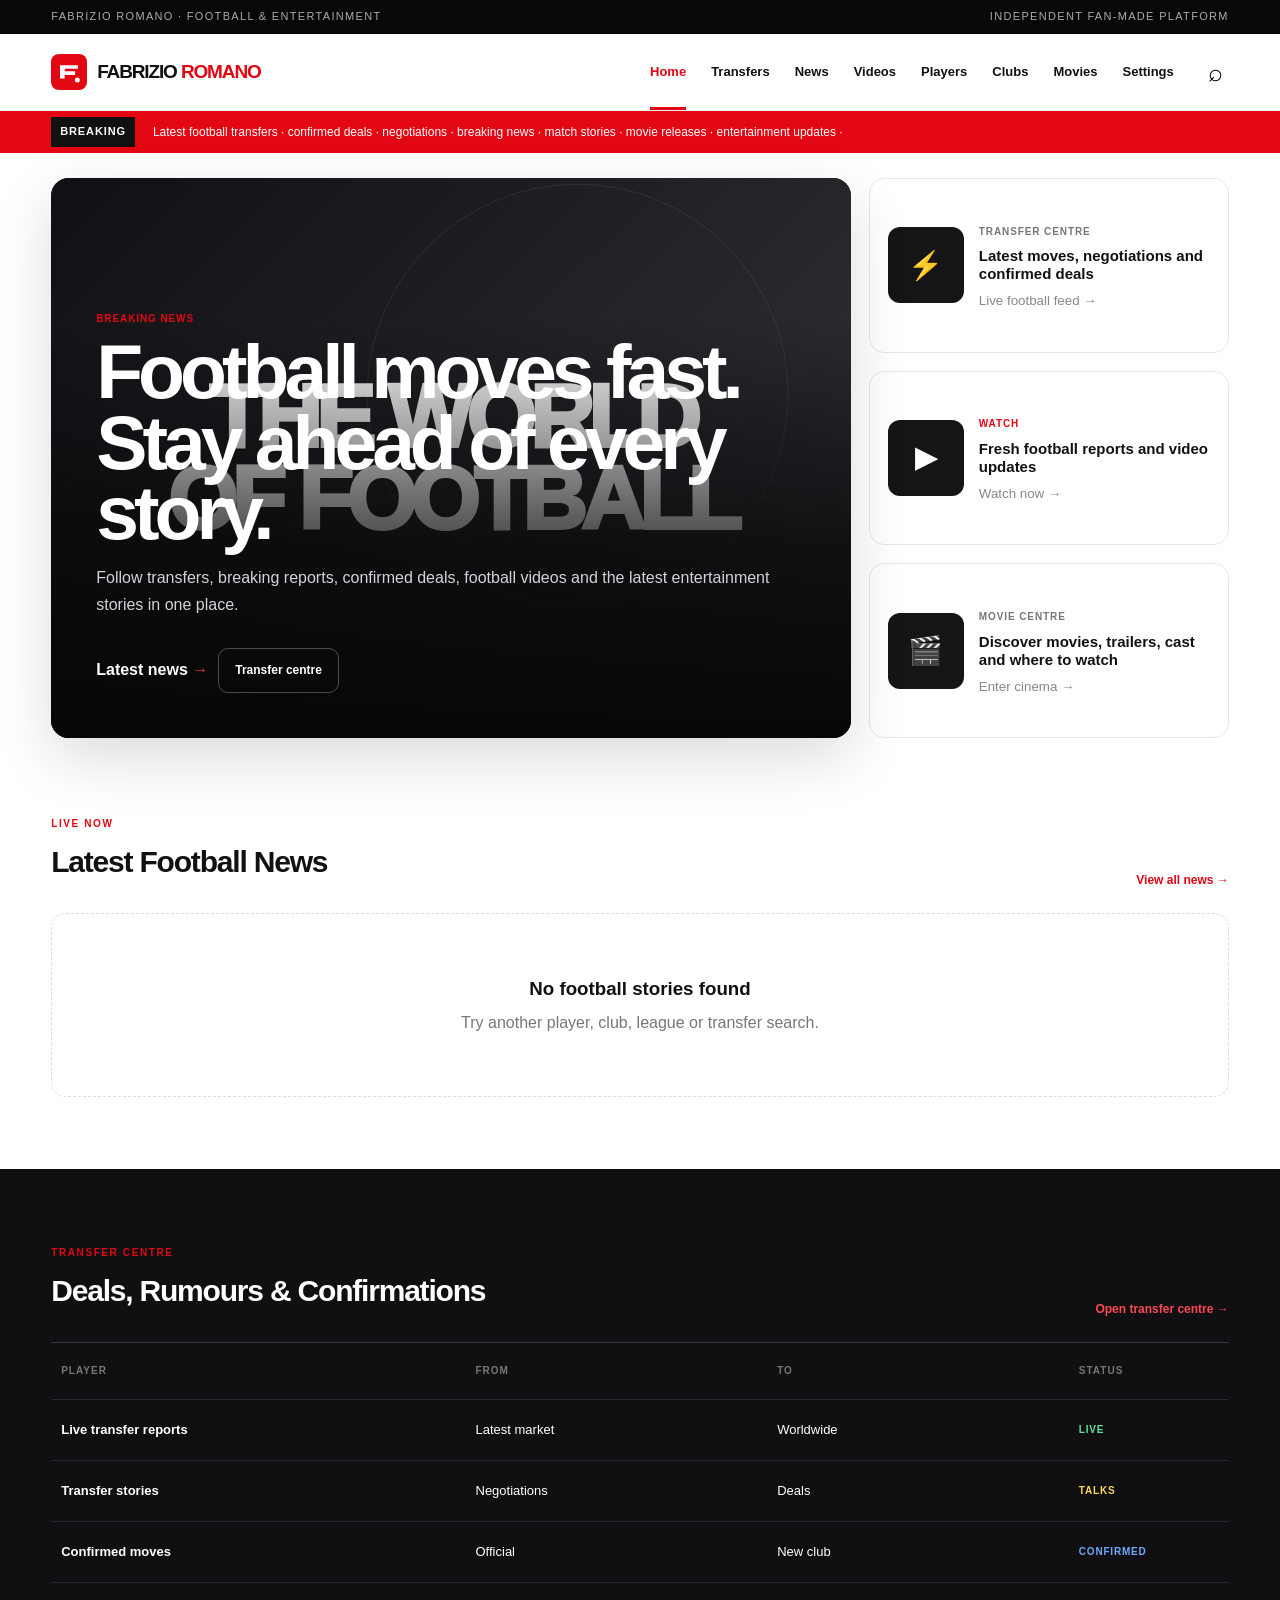
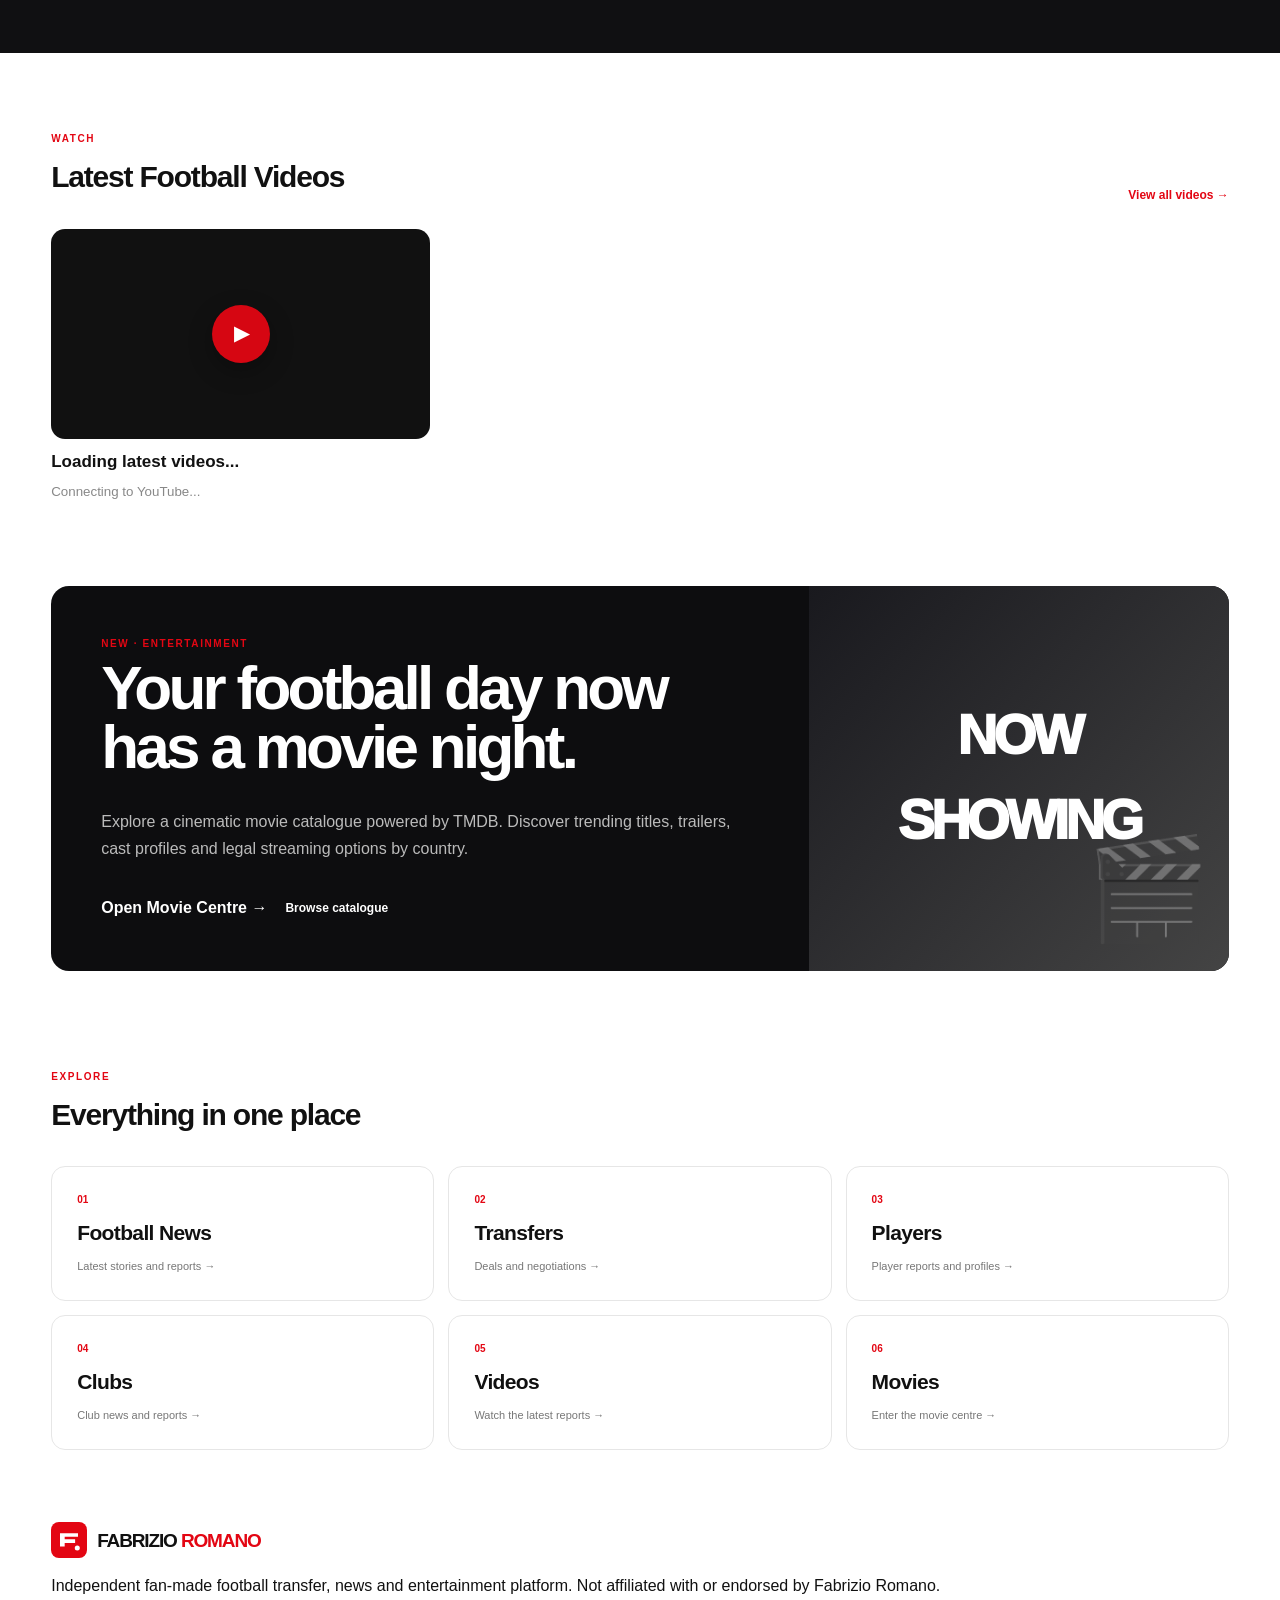
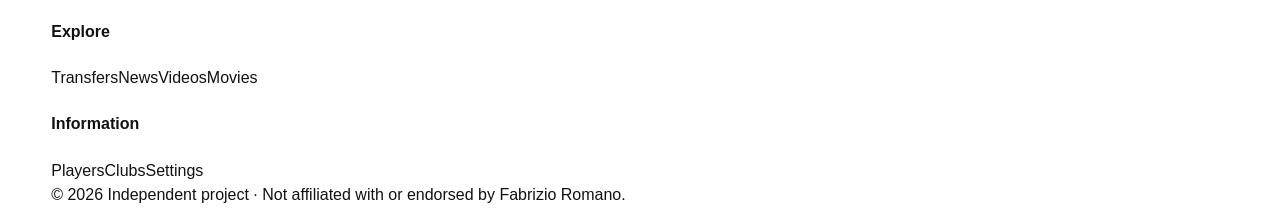
==== commit 0c287cee: "Redesign homepage as modern football and entertainment front page" ====
--- a/index.html
+++ b/index.html
@@ -1 +1 @@
-<!doctype html><html lang="en"><head><meta charset="utf-8"><meta name="viewport" content="width=device-width,initial-scale=1"><meta name="description" content="Independent football transfer news platform."><title>Fabrizio Romano — Transfer News</title><link rel="icon" href="assets/logo.svg"><link rel="stylesheet" href="styles.css"></head><body class="loading"><div class="page-loader"><div class="loader-shell"><div class="skeleton skeleton-logo"></div><div class="skeleton skeleton-line wide"></div><div class="skeleton skeleton-hero"></div><div class="skeleton-grid"><div class="skeleton skeleton-card"></div><div class="skeleton skeleton-card"></div><div class="skeleton skeleton-card"></div></div></div></div><div class="topbar"><div class="container topbar-inner"><span>FABRIZIO ROMANO · TRANSFER NEWS</span><span>Independent fan-made platform</span></div></div><header class="header"><div class="container nav"><a class="brand" href="index.html"><img src="assets/logo.svg" alt=""><span>FABRIZIO <strong>ROMANO</strong></span></a><button class="menu-btn" aria-label="Open menu" aria-expanded="false">☰</button><nav class="nav-links"><a class="active" href="index.html">Home</a><a href="transfers.html">Transfers</a><a href="news.html">News</a><a href="videos.html">Videos</a><a href="players.html">Players</a><a href="clubs.html">Clubs</a><a href="movies.html">Movies</a><a href="settings.html">Settings</a></nav><button class="search-btn" aria-label="Search">⌕</button></div></header><div class="ticker"><div class="container ticker-inner"><strong>BREAKING</strong><div class="ticker-track">Latest football transfer updates · deals · negotiations · confirmed moves · market news ·</div></div></div><main><section class="hero container"><article class="hero-main image-card"><div class="image-placeholder hero-img"><span>THE TRANSFER<br>WINDOW</span></div><div class="hero-overlay"><span class="tag red">BREAKING NEWS</span><h1>The latest transfer stories, deals and football news</h1><p>Follow the biggest moves, negotiations and confirmations from around the football world.</p><a class="read-more" href="news.html">Read latest news <span>→</span></a></div></article><div class="hero-side"><article class="story-card"><div class="mini-img">⚽</div><div><span class="tag">TRANSFERS</span><h3>Latest transfer developments across Europe</h3><small>Live feed</small></div></article><article class="story-card"><div class="mini-img">✓</div><div><span class="tag red-text">HERE WE GO</span><h3>Confirmed deals and completed transfers</h3><small>Live feed</small></div></article><article class="story-card"><div class="mini-img">▶</div><div><span class="tag">LATEST VIDEOS</span><h3>Fresh football reports from YouTube</h3><small>Live feed</small></div></article></div></section><section class="section container"><div class="section-head"><div><span class="eyebrow">LIVE NOW</span><h2>Latest Football News</h2></div><a href="news.html">View all news →</a></div><div class="news-grid" data-api="youtube-news"><article class="news-card"><div class="news-img">LOADING</div><span class="tag red">LIVE FEED</span><h3>Loading the latest football news...</h3><p>Connecting to the live football news feed.</p><small>Please wait...</small></article></div></section><section class="dark-section"><div class="container"><div class="section-head light"><div><span class="eyebrow">TRANSFER CENTRE</span><h2>Deals & Rumours</h2></div><a href="transfers.html">Open transfer centre →</a></div><div class="transfer-table"><div class="tr head"><span>Player</span><span>From</span><span>To</span><span>Status</span></div><div class="tr"><strong>Live transfer reports</strong><span>Latest market</span><span>Worldwide</span><b class="status green">LIVE</b></div><div class="tr"><strong>Transfer stories</strong><span>Negotiations</span><span>Deals</span><b class="status yellow">TALKS</b></div><div class="tr"><strong>Confirmed moves</strong><span>Official</span><span>New club</span><b class="status blue">CONFIRMED</b></div></div></div></section><section class="section container"><div class="section-head"><div><span class="eyebrow">WATCH</span><h2>Latest Videos</h2></div><a href="videos.html">View all videos →</a></div><div class="video-grid" data-api="youtube"><a class="video-card" href="videos.html"><div class="video-thumb"><span class="play-overlay">▶</span></div><h3>Loading latest videos...</h3><small>Connecting to YouTube...</small></a></div></section><section class="section container"><div class="feature-card"><div class="feature-copy"><span class="eyebrow">NEW</span><h2>Movies & Streaming</h2><p>Search movies, open detailed pages, watch trailers and find legal streaming, rental and purchase options.</p><a class="read-more" href="movies.html">Open Movie Centre →</a></div><div class="feature-media" style="background:linear-gradient(135deg,#111,#333);color:#fff;display:grid;place-items:center;font-size:42px;font-weight:900">MOVIES</div></div></section></main><footer class="footer"><div class="container footer-grid"><div><a class="brand footer-brand" href="index.html"><img src="assets/logo.svg" alt=""><span>FABRIZIO <strong>ROMANO</strong></span></a><p>Independent fan-made football transfer and news platform. Not affiliated with or endorsed by Fabrizio Romano.</p></div><div><h4>Explore</h4><a href="transfers.html">Transfers</a><a href="news.html">News</a><a href="videos.html">Videos</a><a href="movies.html">Movies</a></div><div><h4>Information</h4><a href="players.html">Players</a><a href="clubs.html">Clubs</a><a href="settings.html">Settings</a></div></div><div class="container copyright">© 2026 Independent project · Not affiliated with or endorsed by Fabrizio Romano.</div></footer><script src="script.js"></script></body></html>+<!doctype html><html lang="en"><head><meta charset="utf-8"><meta name="viewport" content="width=device-width,initial-scale=1"><meta name="description" content="Fabrizio Romano football news, transfers, videos and movie entertainment centre."><title>Fabrizio Romano — Football & Entertainment</title><link rel="icon" href="assets/logo.svg"><link rel="stylesheet" href="styles.css"></head><body class="loading"><div class="page-loader"><div class="loader-shell"><div class="skeleton skeleton-logo"></div><div class="skeleton skeleton-line wide"></div><div class="skeleton skeleton-hero"></div><div class="skeleton-grid"><div class="skeleton skeleton-card"></div><div class="skeleton skeleton-card"></div><div class="skeleton skeleton-card"></div></div></div></div><div class="topbar"><div class="container topbar-inner"><span>FABRIZIO ROMANO · FOOTBALL & ENTERTAINMENT</span><span>Independent fan-made platform</span></div></div><header class="header"><div class="container nav"><a class="brand" href="index.html"><img src="assets/logo.svg" alt=""><span>FABRIZIO <strong>ROMANO</strong></span></a><button class="menu-btn" aria-label="Open menu" aria-expanded="false">☰</button><nav class="nav-links"><a class="active" href="index.html">Home</a><a href="transfers.html">Transfers</a><a href="news.html">News</a><a href="videos.html">Videos</a><a href="players.html">Players</a><a href="clubs.html">Clubs</a><a href="movies.html">Movies</a><a href="settings.html">Settings</a></nav><button class="search-btn" aria-label="Search">⌕</button></div></header><div class="ticker"><div class="container ticker-inner"><strong>BREAKING</strong><div class="ticker-track">Latest football transfers · confirmed deals · negotiations · breaking news · match stories · movie releases · entertainment updates ·</div></div></div><main><section class="home-hero container"><article class="home-hero-main image-card"><div class="image-placeholder hero-img"><span>THE WORLD<br>OF FOOTBALL</span></div><div class="hero-overlay"><span class="tag red">BREAKING NEWS</span><h1>Football moves fast. Stay ahead of every story.</h1><p>Follow transfers, breaking reports, confirmed deals, football videos and the latest entertainment stories in one place.</p><div class="hero-buttons"><a class="read-more" href="news.html">Latest news <span>→</span></a><a class="hero-secondary" href="transfers.html">Transfer centre</a></div></div></article><aside class="home-hero-side"><a class="story-card" href="transfers.html"><div class="mini-img">⚡</div><div><span class="tag">TRANSFER CENTRE</span><h3>Latest moves, negotiations and confirmed deals</h3><small>Live football feed →</small></div></a><a class="story-card" href="videos.html"><div class="mini-img">▶</div><div><span class="tag red-text">WATCH</span><h3>Fresh football reports and video updates</h3><small>Watch now →</small></div></a><a class="story-card" href="movies.html"><div class="mini-img">🎬</div><div><span class="tag">MOVIE CENTRE</span><h3>Discover movies, trailers, cast and where to watch</h3><small>Enter cinema →</small></div></a></aside></section><section class="section container"><div class="section-head"><div><span class="eyebrow">LIVE NOW</span><h2>Latest Football News</h2></div><a href="news.html">View all news →</a></div><div class="news-grid" data-api="youtube-news"><article class="news-card"><div class="news-img">LOADING</div><span class="tag red">LIVE FEED</span><h3>Loading the latest football news...</h3><p>Connecting to the live football news feed.</p><small>Please wait...</small></article></div></section><section class="dark-section"><div class="container"><div class="section-head light"><div><span class="eyebrow">TRANSFER CENTRE</span><h2>Deals, Rumours & Confirmations</h2></div><a href="transfers.html">Open transfer centre →</a></div><div class="transfer-table"><div class="tr head"><span>Player</span><span>From</span><span>To</span><span>Status</span></div><div class="tr"><strong>Live transfer reports</strong><span>Latest market</span><span>Worldwide</span><b class="status green">LIVE</b></div><div class="tr"><strong>Transfer stories</strong><span>Negotiations</span><span>Deals</span><b class="status yellow">TALKS</b></div><div class="tr"><strong>Confirmed moves</strong><span>Official</span><span>New club</span><b class="status blue">CONFIRMED</b></div></div></div></section><section class="section container"><div class="section-head"><div><span class="eyebrow">WATCH</span><h2>Latest Football Videos</h2></div><a href="videos.html">View all videos →</a></div><div class="video-grid" data-api="youtube"><a class="video-card" href="videos.html"><div class="video-thumb"><span class="play-overlay">▶</span></div><h3>Loading latest videos...</h3><small>Connecting to YouTube...</small></a></div></section><section class="home-cinema container"><div class="cinema-copy"><span class="eyebrow">NEW · ENTERTAINMENT</span><h2>Your football day now has a movie night.</h2><p>Explore a cinematic movie catalogue powered by TMDB. Discover trending titles, trailers, cast profiles and legal streaming options by country.</p><div class="cinema-links"><a class="read-more" href="movies.html">Open Movie Centre →</a><a href="movies.html#catalogue">Browse catalogue</a></div></div><div class="cinema-art"><span>NOW<br>SHOWING</span><b>🎬</b></div></section><section class="section container"><div class="section-head"><div><span class="eyebrow">EXPLORE</span><h2>Everything in one place</h2></div></div><div class="home-feature-grid"><a href="news.html"><span>01</span><strong>Football News</strong><small>Latest stories and reports →</small></a><a href="transfers.html"><span>02</span><strong>Transfers</strong><small>Deals and negotiations →</small></a><a href="players.html"><span>03</span><strong>Players</strong><small>Player reports and profiles →</small></a><a href="clubs.html"><span>04</span><strong>Clubs</strong><small>Club news and reports →</small></a><a href="videos.html"><span>05</span><strong>Videos</strong><small>Watch the latest reports →</small></a><a href="movies.html"><span>06</span><strong>Movies</strong><small>Enter the movie centre →</small></a></div></section></main><footer class="footer"><div class="container footer-grid"><div><a class="brand footer-brand" href="index.html"><img src="assets/logo.svg" alt=""><span>FABRIZIO <strong>ROMANO</strong></span></a><p>Independent fan-made football transfer, news and entertainment platform. Not affiliated with or endorsed by Fabrizio Romano.</p></div><div><h4>Explore</h4><a href="transfers.html">Transfers</a><a href="news.html">News</a><a href="videos.html">Videos</a><a href="movies.html">Movies</a></div><div><h4>Information</h4><a href="players.html">Players</a><a href="clubs.html">Clubs</a><a href="settings.html">Settings</a></div></div><div class="container copyright">© 2026 Independent project · Not affiliated with or endorsed by Fabrizio Romano.</div></footer><style>.home-hero{display:grid;grid-template-columns:minmax(0,1fr) 360px;gap:18px;padding-top:25px}.home-hero-main{min-height:560px;position:relative;overflow:hidden;border-radius:18px;background:#111;color:#fff}.home-hero-main .hero-img{height:100%;min-height:560px;background:linear-gradient(135deg,#101014,#34343a);display:grid;place-items:center;font-size:clamp(42px,7vw,90px);font-weight:1000;letter-spacing:-.07em;text-align:center}.home-hero-main .hero-overlay{position:absolute;inset:0;padding:45px;display:flex;flex-direction:column;justify-content:flex-end;background:linear-gradient(0deg,#050506f5 0%,#050506b8 35%,transparent 75%)}.home-hero-main h1{font-size:clamp(42px,6vw,78px);line-height:.92;letter-spacing:-.065em;max-width:850px;margin:10px 0 16px}.home-hero-main p{max-width:700px;color:#d4d4d8;line-height:1.7}.hero-buttons{display:flex;gap:10px;align-items:center;flex-wrap:wrap;margin-top:18px}.hero-secondary{display:inline-block;padding:12px 16px;border:1px solid #ffffff45;border-radius:10px;color:#fff;font-size:12px;font-weight:900;text-decoration:none}.home-hero-side{display:grid;grid-template-rows:repeat(3,1fr);gap:18px}.home-hero-side .story-card{display:flex;gap:15px;align-items:center;border:1px solid #e6e6e6;border-radius:15px;padding:18px;text-decoration:none;color:inherit;background:#fff;transition:.2s}.home-hero-side .story-card:hover{transform:translateY(-4px);box-shadow:0 16px 35px #00000012}.home-hero-side .mini-img{width:76px;height:76px;flex:0 0 76px;border-radius:12px;background:#151518;color:#fff;display:grid;place-items:center;font-size:28px}.home-hero-side h3{font-size:15px;line-height:1.2;margin:5px 0}.home-hero-side small{color:#888}.home-cinema{margin-top:10px;margin-bottom:20px;padding:0;min-height:340px;display:grid;grid-template-columns:1fr 420px;overflow:hidden;border-radius:18px;background:#0d0d0f;color:#fff}.home-cinema .cinema-copy{padding:50px;display:flex;flex-direction:column;justify-content:center}.home-cinema h2{font-size:clamp(35px,5vw,62px);line-height:.95;letter-spacing:-.06em;margin:8px 0 15px;max-width:700px}.home-cinema p{color:#bbb;line-height:1.7;max-width:680px}.cinema-links{display:flex;gap:18px;align-items:center;flex-wrap:wrap;margin-top:18px}.cinema-links>a:last-child{color:#fff;font-size:12px;font-weight:900}.cinema-art{display:grid;place-items:center;position:relative;background:linear-gradient(135deg,#19191e,#444);font-size:55px;font-weight:1000;letter-spacing:-.07em;text-align:center}.cinema-art b{position:absolute;font-size:100px;right:22px;bottom:5px;opacity:.3}.home-feature-grid{display:grid;grid-template-columns:repeat(3,1fr);gap:14px}.home-feature-grid a{padding:25px;border:1px solid #e6e6e6;border-radius:14px;text-decoration:none;color:inherit;min-height:135px;display:flex;flex-direction:column;justify-content:space-between;transition:.2s}.home-feature-grid a:hover{transform:translateY(-4px);border-color:#e30613}.home-feature-grid span{font-size:10px;color:#e30613;font-weight:900}.home-feature-grid strong{font-size:21px;letter-spacing:-.03em}.home-feature-grid small{color:#777;font-size:11px}@media(max-width:950px){.home-hero{grid-template-columns:1fr}.home-hero-side{grid-template-columns:repeat(3,1fr);grid-template-rows:1fr}.home-cinema{grid-template-columns:1fr}.cinema-art{min-height:220px}.home-feature-grid{grid-template-columns:repeat(2,1fr)}}@media(max-width:650px){.home-hero-main,.home-hero-main .hero-img{min-height:520px}.home-hero-main .hero-overlay{padding:28px}.home-hero-side{grid-template-columns:1fr}.home-cinema .cinema-copy{padding:30px}.cinema-art{min-height:180px}.home-feature-grid{grid-template-columns:1fr}.home-hero-main h1{font-size:43px}}</style><script src="script.js"></script></body></html>
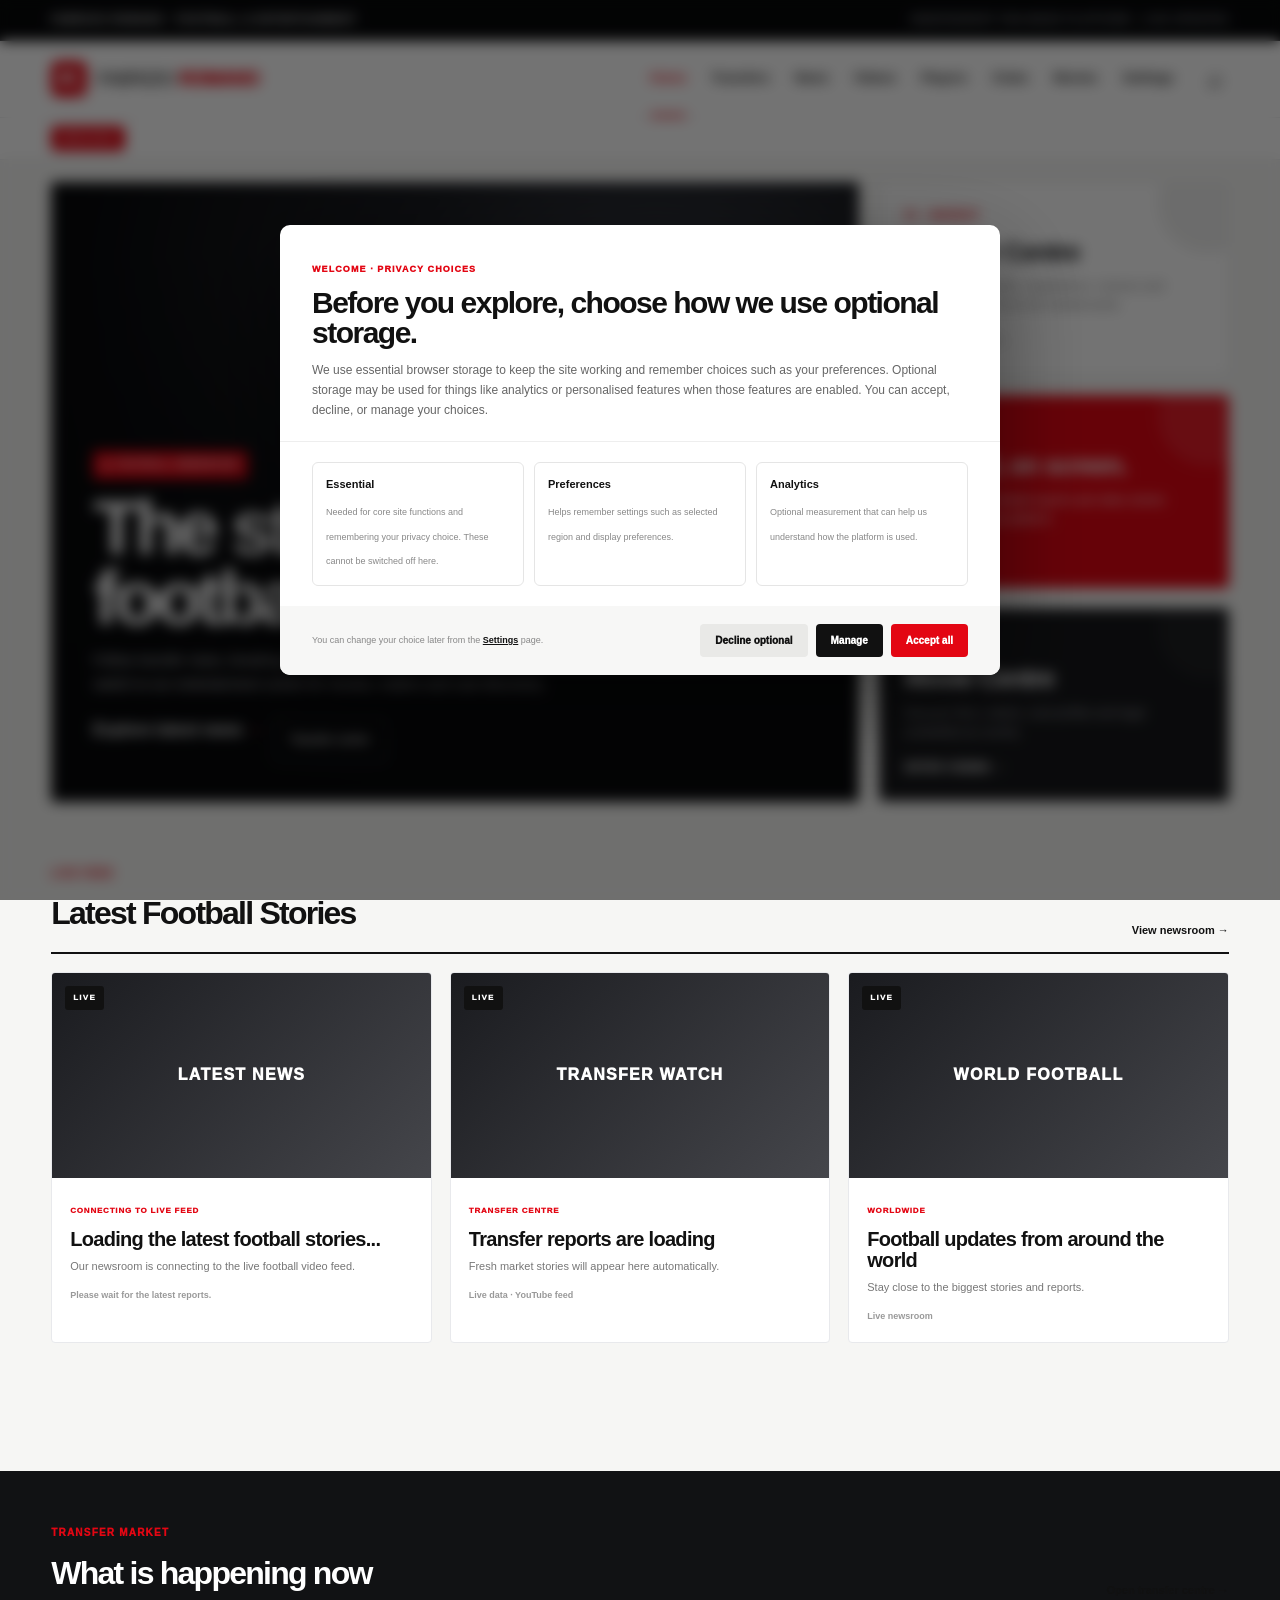
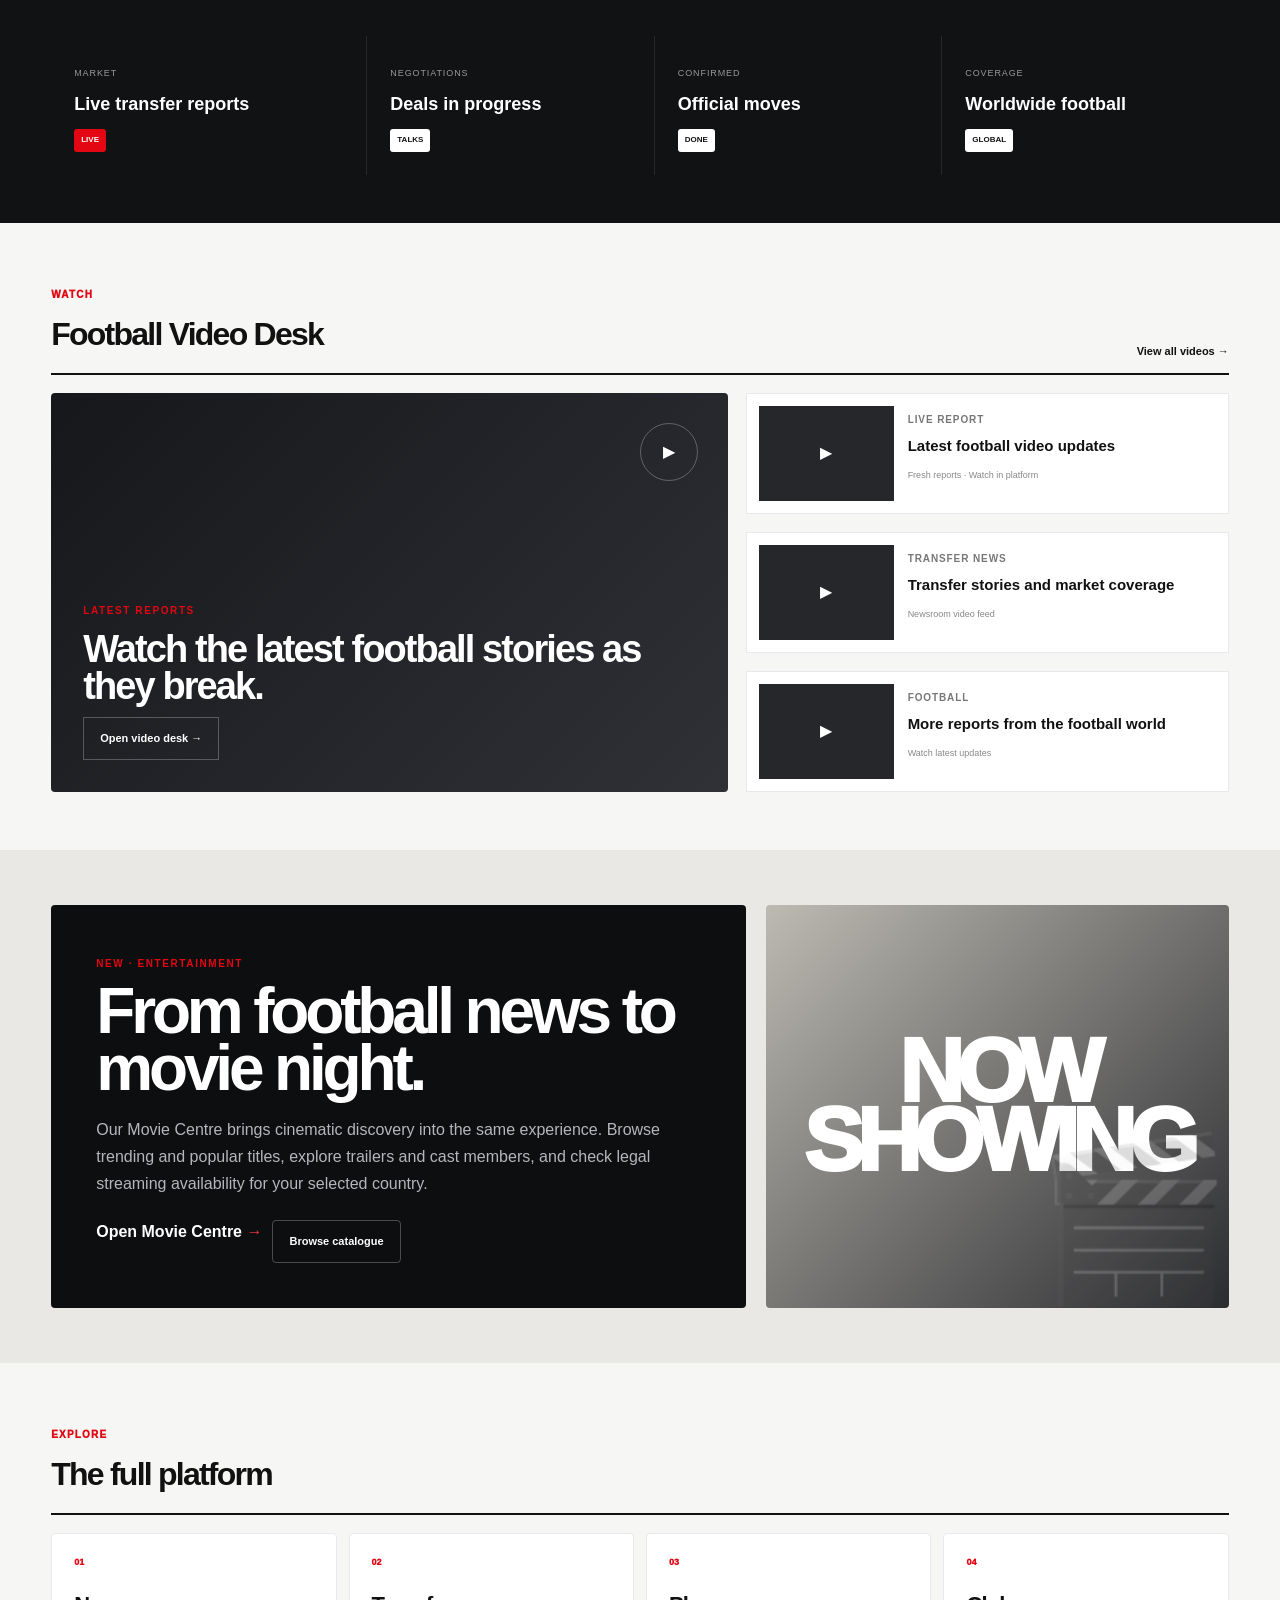
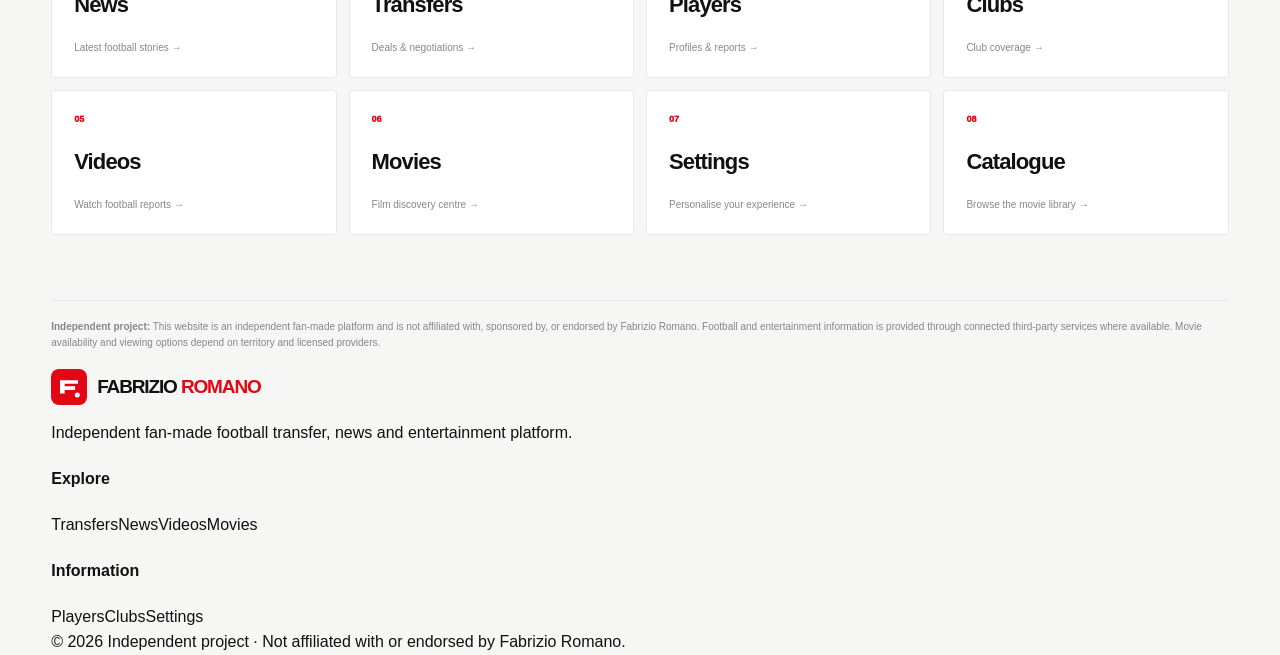
==== commit 892638ba: "Redesign homepage with professional newsroom layout and first-visit privacy consent" ====
--- a/index.html
+++ b/index.html
@@ -1 +1,84 @@
-<!doctype html><html lang="en"><head><meta charset="utf-8"><meta name="viewport" content="width=device-width,initial-scale=1"><meta name="description" content="Fabrizio Romano football news, transfers, videos and movie entertainment centre."><title>Fabrizio Romano — Football & Entertainment</title><link rel="icon" href="assets/logo.svg"><link rel="stylesheet" href="styles.css"></head><body class="loading"><div class="page-loader"><div class="loader-shell"><div class="skeleton skeleton-logo"></div><div class="skeleton skeleton-line wide"></div><div class="skeleton skeleton-hero"></div><div class="skeleton-grid"><div class="skeleton skeleton-card"></div><div class="skeleton skeleton-card"></div><div class="skeleton skeleton-card"></div></div></div></div><div class="topbar"><div class="container topbar-inner"><span>FABRIZIO ROMANO · FOOTBALL & ENTERTAINMENT</span><span>Independent fan-made platform</span></div></div><header class="header"><div class="container nav"><a class="brand" href="index.html"><img src="assets/logo.svg" alt=""><span>FABRIZIO <strong>ROMANO</strong></span></a><button class="menu-btn" aria-label="Open menu" aria-expanded="false">☰</button><nav class="nav-links"><a class="active" href="index.html">Home</a><a href="transfers.html">Transfers</a><a href="news.html">News</a><a href="videos.html">Videos</a><a href="players.html">Players</a><a href="clubs.html">Clubs</a><a href="movies.html">Movies</a><a href="settings.html">Settings</a></nav><button class="search-btn" aria-label="Search">⌕</button></div></header><div class="ticker"><div class="container ticker-inner"><strong>BREAKING</strong><div class="ticker-track">Latest football transfers · confirmed deals · negotiations · breaking news · match stories · movie releases · entertainment updates ·</div></div></div><main><section class="home-hero container"><article class="home-hero-main image-card"><div class="image-placeholder hero-img"><span>THE WORLD<br>OF FOOTBALL</span></div><div class="hero-overlay"><span class="tag red">BREAKING NEWS</span><h1>Football moves fast. Stay ahead of every story.</h1><p>Follow transfers, breaking reports, confirmed deals, football videos and the latest entertainment stories in one place.</p><div class="hero-buttons"><a class="read-more" href="news.html">Latest news <span>→</span></a><a class="hero-secondary" href="transfers.html">Transfer centre</a></div></div></article><aside class="home-hero-side"><a class="story-card" href="transfers.html"><div class="mini-img">⚡</div><div><span class="tag">TRANSFER CENTRE</span><h3>Latest moves, negotiations and confirmed deals</h3><small>Live football feed →</small></div></a><a class="story-card" href="videos.html"><div class="mini-img">▶</div><div><span class="tag red-text">WATCH</span><h3>Fresh football reports and video updates</h3><small>Watch now →</small></div></a><a class="story-card" href="movies.html"><div class="mini-img">🎬</div><div><span class="tag">MOVIE CENTRE</span><h3>Discover movies, trailers, cast and where to watch</h3><small>Enter cinema →</small></div></a></aside></section><section class="section container"><div class="section-head"><div><span class="eyebrow">LIVE NOW</span><h2>Latest Football News</h2></div><a href="news.html">View all news →</a></div><div class="news-grid" data-api="youtube-news"><article class="news-card"><div class="news-img">LOADING</div><span class="tag red">LIVE FEED</span><h3>Loading the latest football news...</h3><p>Connecting to the live football news feed.</p><small>Please wait...</small></article></div></section><section class="dark-section"><div class="container"><div class="section-head light"><div><span class="eyebrow">TRANSFER CENTRE</span><h2>Deals, Rumours & Confirmations</h2></div><a href="transfers.html">Open transfer centre →</a></div><div class="transfer-table"><div class="tr head"><span>Player</span><span>From</span><span>To</span><span>Status</span></div><div class="tr"><strong>Live transfer reports</strong><span>Latest market</span><span>Worldwide</span><b class="status green">LIVE</b></div><div class="tr"><strong>Transfer stories</strong><span>Negotiations</span><span>Deals</span><b class="status yellow">TALKS</b></div><div class="tr"><strong>Confirmed moves</strong><span>Official</span><span>New club</span><b class="status blue">CONFIRMED</b></div></div></div></section><section class="section container"><div class="section-head"><div><span class="eyebrow">WATCH</span><h2>Latest Football Videos</h2></div><a href="videos.html">View all videos →</a></div><div class="video-grid" data-api="youtube"><a class="video-card" href="videos.html"><div class="video-thumb"><span class="play-overlay">▶</span></div><h3>Loading latest videos...</h3><small>Connecting to YouTube...</small></a></div></section><section class="home-cinema container"><div class="cinema-copy"><span class="eyebrow">NEW · ENTERTAINMENT</span><h2>Your football day now has a movie night.</h2><p>Explore a cinematic movie catalogue powered by TMDB. Discover trending titles, trailers, cast profiles and legal streaming options by country.</p><div class="cinema-links"><a class="read-more" href="movies.html">Open Movie Centre →</a><a href="movies.html#catalogue">Browse catalogue</a></div></div><div class="cinema-art"><span>NOW<br>SHOWING</span><b>🎬</b></div></section><section class="section container"><div class="section-head"><div><span class="eyebrow">EXPLORE</span><h2>Everything in one place</h2></div></div><div class="home-feature-grid"><a href="news.html"><span>01</span><strong>Football News</strong><small>Latest stories and reports →</small></a><a href="transfers.html"><span>02</span><strong>Transfers</strong><small>Deals and negotiations →</small></a><a href="players.html"><span>03</span><strong>Players</strong><small>Player reports and profiles →</small></a><a href="clubs.html"><span>04</span><strong>Clubs</strong><small>Club news and reports →</small></a><a href="videos.html"><span>05</span><strong>Videos</strong><small>Watch the latest reports →</small></a><a href="movies.html"><span>06</span><strong>Movies</strong><small>Enter the movie centre →</small></a></div></section></main><footer class="footer"><div class="container footer-grid"><div><a class="brand footer-brand" href="index.html"><img src="assets/logo.svg" alt=""><span>FABRIZIO <strong>ROMANO</strong></span></a><p>Independent fan-made football transfer, news and entertainment platform. Not affiliated with or endorsed by Fabrizio Romano.</p></div><div><h4>Explore</h4><a href="transfers.html">Transfers</a><a href="news.html">News</a><a href="videos.html">Videos</a><a href="movies.html">Movies</a></div><div><h4>Information</h4><a href="players.html">Players</a><a href="clubs.html">Clubs</a><a href="settings.html">Settings</a></div></div><div class="container copyright">© 2026 Independent project · Not affiliated with or endorsed by Fabrizio Romano.</div></footer><style>.home-hero{display:grid;grid-template-columns:minmax(0,1fr) 360px;gap:18px;padding-top:25px}.home-hero-main{min-height:560px;position:relative;overflow:hidden;border-radius:18px;background:#111;color:#fff}.home-hero-main .hero-img{height:100%;min-height:560px;background:linear-gradient(135deg,#101014,#34343a);display:grid;place-items:center;font-size:clamp(42px,7vw,90px);font-weight:1000;letter-spacing:-.07em;text-align:center}.home-hero-main .hero-overlay{position:absolute;inset:0;padding:45px;display:flex;flex-direction:column;justify-content:flex-end;background:linear-gradient(0deg,#050506f5 0%,#050506b8 35%,transparent 75%)}.home-hero-main h1{font-size:clamp(42px,6vw,78px);line-height:.92;letter-spacing:-.065em;max-width:850px;margin:10px 0 16px}.home-hero-main p{max-width:700px;color:#d4d4d8;line-height:1.7}.hero-buttons{display:flex;gap:10px;align-items:center;flex-wrap:wrap;margin-top:18px}.hero-secondary{display:inline-block;padding:12px 16px;border:1px solid #ffffff45;border-radius:10px;color:#fff;font-size:12px;font-weight:900;text-decoration:none}.home-hero-side{display:grid;grid-template-rows:repeat(3,1fr);gap:18px}.home-hero-side .story-card{display:flex;gap:15px;align-items:center;border:1px solid #e6e6e6;border-radius:15px;padding:18px;text-decoration:none;color:inherit;background:#fff;transition:.2s}.home-hero-side .story-card:hover{transform:translateY(-4px);box-shadow:0 16px 35px #00000012}.home-hero-side .mini-img{width:76px;height:76px;flex:0 0 76px;border-radius:12px;background:#151518;color:#fff;display:grid;place-items:center;font-size:28px}.home-hero-side h3{font-size:15px;line-height:1.2;margin:5px 0}.home-hero-side small{color:#888}.home-cinema{margin-top:10px;margin-bottom:20px;padding:0;min-height:340px;display:grid;grid-template-columns:1fr 420px;overflow:hidden;border-radius:18px;background:#0d0d0f;color:#fff}.home-cinema .cinema-copy{padding:50px;display:flex;flex-direction:column;justify-content:center}.home-cinema h2{font-size:clamp(35px,5vw,62px);line-height:.95;letter-spacing:-.06em;margin:8px 0 15px;max-width:700px}.home-cinema p{color:#bbb;line-height:1.7;max-width:680px}.cinema-links{display:flex;gap:18px;align-items:center;flex-wrap:wrap;margin-top:18px}.cinema-links>a:last-child{color:#fff;font-size:12px;font-weight:900}.cinema-art{display:grid;place-items:center;position:relative;background:linear-gradient(135deg,#19191e,#444);font-size:55px;font-weight:1000;letter-spacing:-.07em;text-align:center}.cinema-art b{position:absolute;font-size:100px;right:22px;bottom:5px;opacity:.3}.home-feature-grid{display:grid;grid-template-columns:repeat(3,1fr);gap:14px}.home-feature-grid a{padding:25px;border:1px solid #e6e6e6;border-radius:14px;text-decoration:none;color:inherit;min-height:135px;display:flex;flex-direction:column;justify-content:space-between;transition:.2s}.home-feature-grid a:hover{transform:translateY(-4px);border-color:#e30613}.home-feature-grid span{font-size:10px;color:#e30613;font-weight:900}.home-feature-grid strong{font-size:21px;letter-spacing:-.03em}.home-feature-grid small{color:#777;font-size:11px}@media(max-width:950px){.home-hero{grid-template-columns:1fr}.home-hero-side{grid-template-columns:repeat(3,1fr);grid-template-rows:1fr}.home-cinema{grid-template-columns:1fr}.cinema-art{min-height:220px}.home-feature-grid{grid-template-columns:repeat(2,1fr)}}@media(max-width:650px){.home-hero-main,.home-hero-main .hero-img{min-height:520px}.home-hero-main .hero-overlay{padding:28px}.home-hero-side{grid-template-columns:1fr}.home-cinema .cinema-copy{padding:30px}.cinema-art{min-height:180px}.home-feature-grid{grid-template-columns:1fr}.home-hero-main h1{font-size:43px}}</style><script src="script.js"></script></body></html>+<!doctype html>
+<html lang="en">
+<head>
+<meta charset="utf-8">
+<meta name="viewport" content="width=device-width,initial-scale=1">
+<meta name="description" content="Fabrizio Romano football news, transfer stories, videos and entertainment discovery centre.">
+<meta name="theme-color" content="#08090b">
+<title>Fabrizio Romano — Football News & Entertainment</title>
+<link rel="icon" href="assets/logo.svg">
+<link rel="stylesheet" href="styles.css">
+<style>
+:root{--home-black:#08090b;--home-red:#e30613;--home-ink:#101114;--home-muted:#73757c;--home-line:#e8e9ec;--home-bg:#f6f6f4}
+body{background:var(--home-bg)}
+.home-shell{overflow:hidden}
+.home-masthead{background:var(--home-black);color:#fff;padding:12px 0;border-bottom:1px solid #ffffff12}
+.home-masthead .container{display:flex;justify-content:space-between;gap:20px;align-items:center;font-size:10px;font-weight:900;letter-spacing:.12em;text-transform:uppercase}.home-masthead span:last-child{color:#9b9da3}
+.home-nav{background:#fff;border-bottom:1px solid var(--home-line);position:sticky;top:0;z-index:50}.home-nav .nav{min-height:76px}.home-nav .brand span{font-weight:500}.home-nav .brand strong{font-weight:950}.home-nav .nav-links a{font-weight:850}
+.home-breaking{background:#fff;border-bottom:1px solid var(--home-line);height:42px}.home-breaking .ticker-inner{height:42px}.home-breaking strong{background:var(--home-red);padding:6px 10px;border-radius:5px;color:#fff;font-size:9px;letter-spacing:.08em}.home-breaking .ticker-track{font-size:11px;font-weight:750}
+.home-main{padding:22px 0 70px}
+.hero-pro{display:grid;grid-template-columns:minmax(0,1.5fr) minmax(300px,.65fr);gap:20px;margin-bottom:22px}.hero-lead{min-height:620px;position:relative;border-radius:4px;overflow:hidden;background:linear-gradient(135deg,#111318,#292b31);color:#fff}.hero-visual{position:absolute;inset:0;background:radial-gradient(circle at 75% 25%,#383b43 0,#1b1d22 34%,#090a0c 78%)}.hero-visual:after{content:"";position:absolute;inset:0;background:linear-gradient(180deg,transparent 10%,#07080af2 82%)}.hero-brandmark{position:absolute;right:7%;top:12%;font-size:clamp(55px,9vw,140px);font-weight:1000;letter-spacing:-.09em;line-height:.78;text-align:right;color:#fff0; -webkit-text-stroke:1px #ffffff16}.hero-content{position:absolute;z-index:2;left:42px;right:42px;bottom:40px}.hero-kicker{display:inline-flex;align-items:center;gap:7px;background:var(--home-red);padding:7px 10px;border-radius:3px;font-size:9px;font-weight:950;letter-spacing:.1em}.hero-kicker i{width:6px;height:6px;border-radius:50%;background:#fff;display:inline-block}.hero-content h1{font-size:clamp(44px,6vw,82px);line-height:.91;letter-spacing:-.065em;max-width:920px;margin:14px 0 16px}.hero-content p{max-width:700px;color:#c6c7cc;line-height:1.7;font-size:14px}.hero-actions{display:flex;gap:10px;flex-wrap:wrap;margin-top:22px}.hero-actions a{border-radius:4px!important}.hero-outline{display:inline-flex;align-items:center;padding:12px 16px;border:1px solid #ffffff40;color:#fff;text-decoration:none;font-size:11px;font-weight:900}
+.hero-side{display:grid;grid-template-rows:repeat(3,1fr);gap:20px}.hero-side-card{background:#fff;border:1px solid var(--home-line);border-radius:4px;padding:25px;display:flex;flex-direction:column;justify-content:space-between;text-decoration:none;color:var(--home-ink);position:relative;overflow:hidden}.hero-side-card:before{content:"";position:absolute;width:100px;height:100px;border-radius:50%;right:-30px;top:-30px;background:#f0f0ef}.hero-side-card>*{position:relative;z-index:1}.side-number{font-size:10px;color:var(--home-red);font-weight:950;letter-spacing:.12em}.hero-side-card h2{font-size:26px;line-height:1.02;letter-spacing:-.045em;max-width:280px;margin:10px 0}.hero-side-card p{font-size:12px;line-height:1.6;color:#777;max-width:300px}.side-link{font-size:10px;font-weight:950;text-transform:uppercase;letter-spacing:.08em}.side-card-red{background:var(--home-red);color:#fff;border-color:var(--home-red)}.side-card-red:before{background:#ffffff18}.side-card-red .side-number,.side-card-red p{color:#fff}.side-card-dark{background:#17181b;color:#fff;border-color:#17181b}.side-card-dark:before{background:#ffffff08}.side-card-dark p{color:#a8aab0}
+.home-section{margin-top:58px}.home-section-head{display:flex;justify-content:space-between;align-items:end;gap:20px;margin-bottom:18px;border-bottom:2px solid #111;padding-bottom:13px}.home-section-head .eyebrow{color:var(--home-red);font-weight:950;letter-spacing:.12em}.home-section-head h2{font-size:32px;letter-spacing:-.055em;margin:5px 0 0}.home-section-head>a{font-size:11px;font-weight:900;color:#111;text-decoration:none;white-space:nowrap}.home-section-head>a:hover{color:var(--home-red)}
+.live-grid{display:grid;grid-template-columns:repeat(3,1fr);gap:18px}.live-card{background:#fff;border:1px solid var(--home-line);border-radius:4px;overflow:hidden;text-decoration:none;color:#111;transition:.2s}.live-card:hover{transform:translateY(-4px);box-shadow:0 18px 35px #00000010}.live-thumb{height:205px;background:linear-gradient(135deg,#1a1b1f,#45464b);display:grid;place-items:center;color:#fff;font-weight:950;letter-spacing:.08em;position:relative}.live-thumb span{position:absolute;left:13px;top:13px;background:#111;color:#fff;padding:6px 8px;border-radius:3px;font-size:8px}.live-body{padding:18px}.live-body .tag{font-size:8px;color:var(--home-red);font-weight:950;letter-spacing:.1em}.live-body h3{font-size:20px;line-height:1.05;letter-spacing:-.035em;margin:8px 0}.live-body p{font-size:11px;line-height:1.6;color:#777;margin:0}.live-body small{display:block;margin-top:14px;color:#999;font-size:9px;font-weight:800}
+.market-strip{background:#111214;color:#fff;margin-top:58px;padding:48px 0}.market-grid{display:grid;grid-template-columns:1.1fr 1fr 1fr 1fr;gap:1px;background:#ffffff18;margin-top:22px}.market-cell{background:#111214;padding:23px}.market-cell span{font-size:9px;color:#999;text-transform:uppercase;letter-spacing:.1em}.market-cell strong{display:block;font-size:18px;margin-top:8px}.market-cell b{display:inline-block;margin-top:10px;padding:5px 7px;border-radius:3px;font-size:8px;background:#fff;color:#111}.market-cell b.live{background:var(--home-red);color:#fff}
+.video-layout{display:grid;grid-template-columns:1.4fr 1fr;gap:18px}.feature-video{min-height:350px;background:linear-gradient(135deg,#16171a,#303137);color:#fff;border-radius:4px;padding:32px;display:flex;flex-direction:column;justify-content:end;text-decoration:none;position:relative;overflow:hidden}.feature-video:after{content:"▶";position:absolute;right:30px;top:30px;width:56px;height:56px;border:1px solid #ffffff45;border-radius:50%;display:grid;place-items:center}.feature-video h3{font-size:38px;line-height:.98;letter-spacing:-.05em;max-width:650px;margin:12px 0}.video-stack{display:grid;gap:18px}.video-mini{display:flex;gap:14px;background:#fff;border:1px solid var(--home-line);padding:12px;text-decoration:none;color:#111}.video-mini-thumb{width:135px;min-height:95px;background:#26272b;display:grid;place-items:center;color:#fff;flex:0 0 135px}.video-mini h4{font-size:15px;line-height:1.1;margin:7px 0}.video-mini small{font-size:9px;color:#888}
+.entertainment{background:#e9e8e4;padding:55px 0;margin-top:58px}.ent-grid{display:grid;grid-template-columns:1.2fr .8fr;gap:20px;align-items:stretch}.ent-copy{background:#0d0e10;color:#fff;padding:45px;border-radius:4px}.ent-copy h2{font-size:clamp(38px,5vw,68px);line-height:.9;letter-spacing:-.065em;margin:8px 0 18px}.ent-copy p{color:#b5b6bb;line-height:1.7;max-width:680px}.ent-art{border-radius:4px;min-height:350px;background:linear-gradient(135deg,#bdbab2,#2b2c30);display:grid;place-items:center;color:#fff;overflow:hidden;position:relative}.ent-art span{font-size:clamp(48px,7vw,100px);font-weight:1000;line-height:.78;letter-spacing:-.08em;text-align:center}.ent-art b{position:absolute;bottom:-35px;right:-5px;font-size:160px;opacity:.18}
+.explore-grid{display:grid;grid-template-columns:repeat(4,1fr);gap:12px}.explore-item{background:#fff;border:1px solid var(--home-line);padding:22px;min-height:145px;text-decoration:none;color:#111;display:flex;flex-direction:column;justify-content:space-between;border-radius:4px}.explore-item:hover{border-color:#111}.explore-item span{font-size:9px;color:var(--home-red);font-weight:950}.explore-item strong{font-size:22px;letter-spacing:-.04em}.explore-item small{font-size:10px;color:#888}
+.home-footer-note{margin-top:65px;padding:18px 0;border-top:1px solid var(--home-line);font-size:10px;color:#85878d;line-height:1.6}
+/* First-visit consent */
+.consent-backdrop{position:fixed;inset:0;background:#0000008c;backdrop-filter:blur(7px);z-index:200;display:none;align-items:center;justify-content:center;padding:20px}.consent-backdrop.show{display:flex}.consent-box{width:min(720px,100%);background:#fff;border-radius:10px;box-shadow:0 30px 90px #0006;overflow:hidden}.consent-top{padding:30px 32px 20px;border-bottom:1px solid #eee}.consent-label{font-size:9px;font-weight:950;letter-spacing:.12em;color:var(--home-red);text-transform:uppercase}.consent-box h2{font-size:30px;line-height:1;margin:8px 0 12px;letter-spacing:-.05em}.consent-box p{font-size:12px;color:#666;line-height:1.7;margin:0}.consent-body{padding:20px 32px}.consent-options{display:grid;grid-template-columns:repeat(3,1fr);gap:10px}.consent-option{border:1px solid #e5e5e5;border-radius:6px;padding:13px}.consent-option strong{display:block;font-size:11px;margin-bottom:5px}.consent-option span{font-size:9px;line-height:1.5;color:#888}.consent-bottom{padding:18px 32px;background:#f7f7f6;display:flex;justify-content:space-between;gap:12px;align-items:center}.consent-bottom small{color:#888;font-size:9px;line-height:1.5}.consent-actions{display:flex;gap:8px;flex-wrap:wrap;justify-content:flex-end}.consent-actions button{border:0;border-radius:4px;padding:11px 15px;font-size:10px;font-weight:950;cursor:pointer}.consent-decline{background:#e9e9e7;color:#111}.consent-accept{background:var(--home-red);color:#fff}.consent-manage{background:#111;color:#fff}.consent-link{color:#111;text-decoration:underline;font-weight:800}.privacy-fab{position:fixed;left:18px;bottom:18px;z-index:80;background:#111;color:#fff;border:0;border-radius:50%;width:40px;height:40px;font-weight:900;cursor:pointer;display:none;box-shadow:0 8px 25px #0003}.privacy-fab.show{display:block}
+@media(max-width:1000px){.hero-pro{grid-template-columns:1fr}.hero-side{grid-template-columns:repeat(3,1fr);grid-template-rows:1fr}.market-grid{grid-template-columns:repeat(2,1fr)}.explore-grid{grid-template-columns:repeat(2,1fr)}.ent-grid{grid-template-columns:1fr}.video-layout{grid-template-columns:1fr}.consent-options{grid-template-columns:1fr}}
+@media(max-width:650px){.home-masthead .container span:last-child{display:none}.hero-content{left:24px;right:24px;bottom:28px}.hero-lead{min-height:560px}.hero-content h1{font-size:44px}.hero-side{grid-template-columns:1fr}.live-grid{grid-template-columns:1fr}.market-grid{grid-template-columns:1fr}.explore-grid{grid-template-columns:1fr}.home-section-head{align-items:start;flex-direction:column}.ent-copy{padding:30px}.ent-art{min-height:240px}.consent-top,.consent-body,.consent-bottom{padding-left:20px;padding-right:20px}.consent-bottom{flex-direction:column;align-items:stretch}.consent-actions{justify-content:stretch}.consent-actions button{flex:1}.home-main{padding-bottom:45px}}
+</style>
+</head>
+<body class="loading">
+<div class="page-loader"><div class="loader-shell"><div class="skeleton skeleton-logo"></div><div class="skeleton skeleton-line wide"></div><div class="skeleton skeleton-hero"></div><div class="skeleton-grid"><div class="skeleton skeleton-card"></div><div class="skeleton skeleton-card"></div><div class="skeleton skeleton-card"></div></div></div></div>
+<div class="home-shell">
+<div class="home-masthead"><div class="container"><span>FABRIZIO ROMANO · FOOTBALL & ENTERTAINMENT</span><span>Independent fan-made platform · Live updates</span></div></div>
+<header class="header home-nav"><div class="container nav"><a class="brand" href="index.html"><img src="assets/logo.svg" alt=""><span>FABRIZIO <strong>ROMANO</strong></span></a><button class="menu-btn" aria-label="Open menu" aria-expanded="false">☰</button><nav class="nav-links"><a class="active" href="index.html">Home</a><a href="transfers.html">Transfers</a><a href="news.html">News</a><a href="videos.html">Videos</a><a href="players.html">Players</a><a href="clubs.html">Clubs</a><a href="movies.html">Movies</a><a href="settings.html">Settings</a></nav><button class="search-btn" aria-label="Search">⌕</button></div></header>
+<div class="ticker home-breaking"><div class="container ticker-inner"><strong>BREAKING</strong><div class="ticker-track">Latest football transfers · confirmed deals · negotiations · breaking reports · match stories · entertainment updates · movie releases ·</div></div></div>
+<main class="home-main">
+<section class="hero-pro container">
+<article class="hero-lead"><div class="hero-visual"></div><div class="hero-brandmark">HERE<br>WE<br>GO</div><div class="hero-content"><span class="hero-kicker"><i></i> FOOTBALL NEWSROOM</span><h1>The stories that move football, in one place.</h1><p>Follow transfer news, breaking reports, confirmed moves, player stories and football video updates — then switch to our entertainment centre for movies, trailers and cast discovery.</p><div class="hero-actions"><a class="read-more" href="news.html">Explore latest news <span>→</span></a><a class="hero-outline" href="transfers.html">Transfer centre</a></div></div></article>
+<aside class="hero-side"><a class="hero-side-card" href="transfers.html"><span class="side-number">01 · MARKET</span><div><h2>Transfer Centre</h2><p>Track the latest deals, negotiations, rumours and confirmed moves from the football world.</p></div><span class="side-link">Enter centre →</span></a><a class="hero-side-card side-card-red" href="videos.html"><span class="side-number">02 · WATCH</span><div><h2>Football, on screen.</h2><p>Catch the latest football reports and video stories without leaving the platform.</p></div><span class="side-link">Watch now →</span></a><a class="hero-side-card side-card-dark" href="movies.html"><span class="side-number">03 · CINEMA</span><div><h2>Movie Centre</h2><p>Discover films, trailers, cast profiles and legal availability by country.</p></div><span class="side-link">Enter cinema →</span></a></aside>
+</section>
+<section class="home-section container"><div class="home-section-head"><div><span class="eyebrow">LIVE FEED</span><h2>Latest Football Stories</h2></div><a href="news.html">View newsroom →</a></div><div class="live-grid" data-api="youtube-news"><article class="live-card"><div class="live-thumb">LATEST NEWS<span>LIVE</span></div><div class="live-body"><span class="tag">CONNECTING TO LIVE FEED</span><h3>Loading the latest football stories...</h3><p>Our newsroom is connecting to the live football video feed.</p><small>Please wait for the latest reports.</small></div></article><article class="live-card"><div class="live-thumb">TRANSFER WATCH<span>LIVE</span></div><div class="live-body"><span class="tag">TRANSFER CENTRE</span><h3>Transfer reports are loading</h3><p>Fresh market stories will appear here automatically.</p><small>Live data · YouTube feed</small></div></article><article class="live-card"><div class="live-thumb">WORLD FOOTBALL<span>LIVE</span></div><div class="live-body"><span class="tag">WORLDWIDE</span><h3>Football updates from around the world</h3><p>Stay close to the biggest stories and reports.</p><small>Live newsroom</small></div></article></div></section>
+</main>
+<section class="market-strip"><div class="container"><div class="home-section-head light"><div><span class="eyebrow">TRANSFER MARKET</span><h2>What is happening now</h2></div><a href="transfers.html">Open transfer centre →</a></div><div class="market-grid"><div class="market-cell"><span>Market</span><strong>Live transfer reports</strong><b class="live">LIVE</b></div><div class="market-cell"><span>Negotiations</span><strong>Deals in progress</strong><b>TALKS</b></div><div class="market-cell"><span>Confirmed</span><strong>Official moves</strong><b>DONE</b></div><div class="market-cell"><span>Coverage</span><strong>Worldwide football</strong><b>GLOBAL</b></div></div></div></section>
+<section class="home-section container"><div class="home-section-head"><div><span class="eyebrow">WATCH</span><h2>Football Video Desk</h2></div><a href="videos.html">View all videos →</a></div><div class="video-layout"><a class="feature-video" href="videos.html"><span class="eyebrow">LATEST REPORTS</span><h3>Watch the latest football stories as they break.</h3><span class="hero-outline" style="width:max-content">Open video desk →</span></a><div class="video-stack"><a class="video-mini" href="videos.html"><div class="video-mini-thumb">▶</div><div><span class="tag">LIVE REPORT</span><h4>Latest football video updates</h4><small>Fresh reports · Watch in platform</small></div></a><a class="video-mini" href="videos.html"><div class="video-mini-thumb">▶</div><div><span class="tag">TRANSFER NEWS</span><h4>Transfer stories and market coverage</h4><small>Newsroom video feed</small></div></a><a class="video-mini" href="videos.html"><div class="video-mini-thumb">▶</div><div><span class="tag">FOOTBALL</span><h4>More reports from the football world</h4><small>Watch latest updates</small></div></a></div></div></section>
+<section class="entertainment"><div class="container ent-grid"><div class="ent-copy"><span class="eyebrow">NEW · ENTERTAINMENT</span><h2>From football news to movie night.</h2><p>Our Movie Centre brings cinematic discovery into the same experience. Browse trending and popular titles, explore trailers and cast members, and check legal streaming availability for your selected country.</p><div class="hero-actions"><a class="read-more" href="movies.html">Open Movie Centre <span>→</span></a><a class="hero-outline" href="movies.html#catalogue">Browse catalogue</a></div></div><div class="ent-art"><span>NOW<br>SHOWING</span><b>🎬</b></div></div></section>
+<section class="home-section container"><div class="home-section-head"><div><span class="eyebrow">EXPLORE</span><h2>The full platform</h2></div></div><div class="explore-grid"><a class="explore-item" href="news.html"><span>01</span><strong>News</strong><small>Latest football stories →</small></a><a class="explore-item" href="transfers.html"><span>02</span><strong>Transfers</strong><small>Deals & negotiations →</small></a><a class="explore-item" href="players.html"><span>03</span><strong>Players</strong><small>Profiles & reports →</small></a><a class="explore-item" href="clubs.html"><span>04</span><strong>Clubs</strong><small>Club coverage →</small></a><a class="explore-item" href="videos.html"><span>05</span><strong>Videos</strong><small>Watch football reports →</small></a><a class="explore-item" href="movies.html"><span>06</span><strong>Movies</strong><small>Film discovery centre →</small></a><a class="explore-item" href="settings.html"><span>07</span><strong>Settings</strong><small>Personalise your experience →</small></a><a class="explore-item" href="movies.html#catalogue"><span>08</span><strong>Catalogue</strong><small>Browse the movie library →</small></a></div><div class="home-footer-note"><strong>Independent project:</strong> This website is an independent fan-made platform and is not affiliated with, sponsored by, or endorsed by Fabrizio Romano. Football and entertainment information is provided through connected third-party services where available. Movie availability and viewing options depend on territory and licensed providers.</div></section>
+</div>
+<footer class="footer"><div class="container footer-grid"><div><a class="brand footer-brand" href="index.html"><img src="assets/logo.svg" alt=""><span>FABRIZIO <strong>ROMANO</strong></span></a><p>Independent fan-made football transfer, news and entertainment platform.</p></div><div><h4>Explore</h4><a href="transfers.html">Transfers</a><a href="news.html">News</a><a href="videos.html">Videos</a><a href="movies.html">Movies</a></div><div><h4>Information</h4><a href="players.html">Players</a><a href="clubs.html">Clubs</a><a href="settings.html">Settings</a></div></div><div class="container copyright">© 2026 Independent project · Not affiliated with or endorsed by Fabrizio Romano.</div></footer>
+
+<!-- First-visit privacy / cookie information -->
+<div class="consent-backdrop" id="consentBackdrop" role="dialog" aria-modal="true" aria-labelledby="consentTitle">
+<div class="consent-box">
+<div class="consent-top"><span class="consent-label">WELCOME · PRIVACY CHOICES</span><h2 id="consentTitle">Before you explore, choose how we use optional storage.</h2><p>We use essential browser storage to keep the site working and remember choices such as your preferences. Optional storage may be used for things like analytics or personalised features when those features are enabled. You can accept, decline, or manage your choices.</p></div>
+<div class="consent-body"><div class="consent-options"><div class="consent-option"><strong>Essential</strong><span>Needed for core site functions and remembering your privacy choice. These cannot be switched off here.</span></div><div class="consent-option"><strong>Preferences</strong><span>Helps remember settings such as selected region and display preferences.</span></div><div class="consent-option"><strong>Analytics</strong><span>Optional measurement that can help us understand how the platform is used.</span></div></div></div>
+<div class="consent-bottom"><small>You can change your choice later from the <a class="consent-link" href="settings.html">Settings</a> page.</small><div class="consent-actions"><button class="consent-decline" id="consentDecline">Decline optional</button><button class="consent-manage" id="consentManage">Manage</button><button class="consent-accept" id="consentAccept">Accept all</button></div></div>
+</div></div>
+<button class="privacy-fab" id="privacyFab" aria-label="Privacy choices" title="Privacy choices">⚙</button>
+<script>
+(function(){
+ const KEY='fr_privacy_choice_v1';
+ const backdrop=document.getElementById('consentBackdrop');
+ const fab=document.getElementById('privacyFab');
+ const accept=document.getElementById('consentAccept');
+ const decline=document.getElementById('consentDecline');
+ const manage=document.getElementById('consentManage');
+ function show(){backdrop.classList.add('show');document.body.style.overflow='hidden'}
+ function hide(){backdrop.classList.remove('show');document.body.style.overflow='';fab.classList.add('show')}
+ function save(choice){localStorage.setItem(KEY,JSON.stringify({choice:choice,savedAt:new Date().toISOString()}));hide();window.dispatchEvent(new CustomEvent('privacychoice',{detail:choice}))}
+ if(!localStorage.getItem(KEY)) setTimeout(show,700); else fab.classList.add('show');
+ accept.addEventListener('click',()=>save('all'));
+ decline.addEventListener('click',()=>save('essential'));
+ manage.addEventListener('click',()=>{save('essential');window.location.href='settings.html#privacy'});
+ fab.addEventListener('click',show);
+ backdrop.addEventListener('click',e=>{if(e.target===backdrop){} });
+})();
+</script>
+<script src="script.js"></script>
+</body>
+</html>
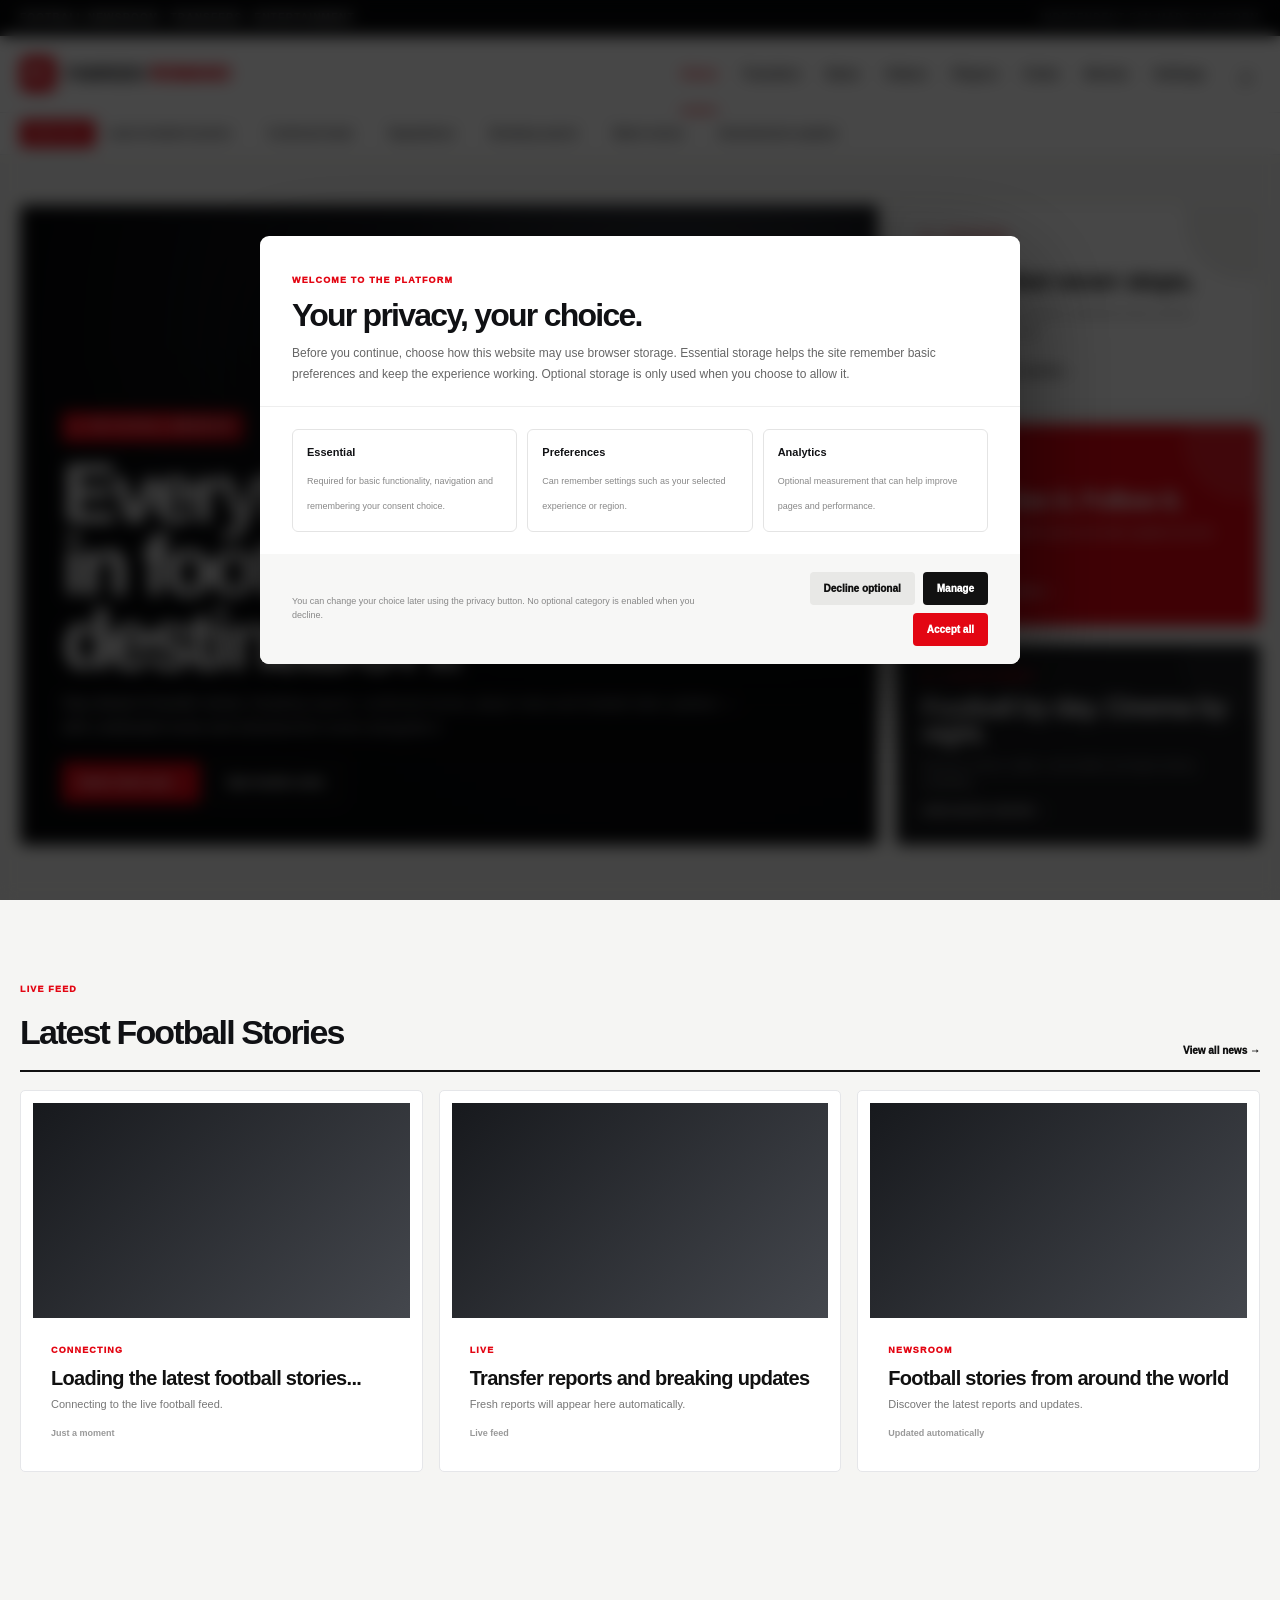
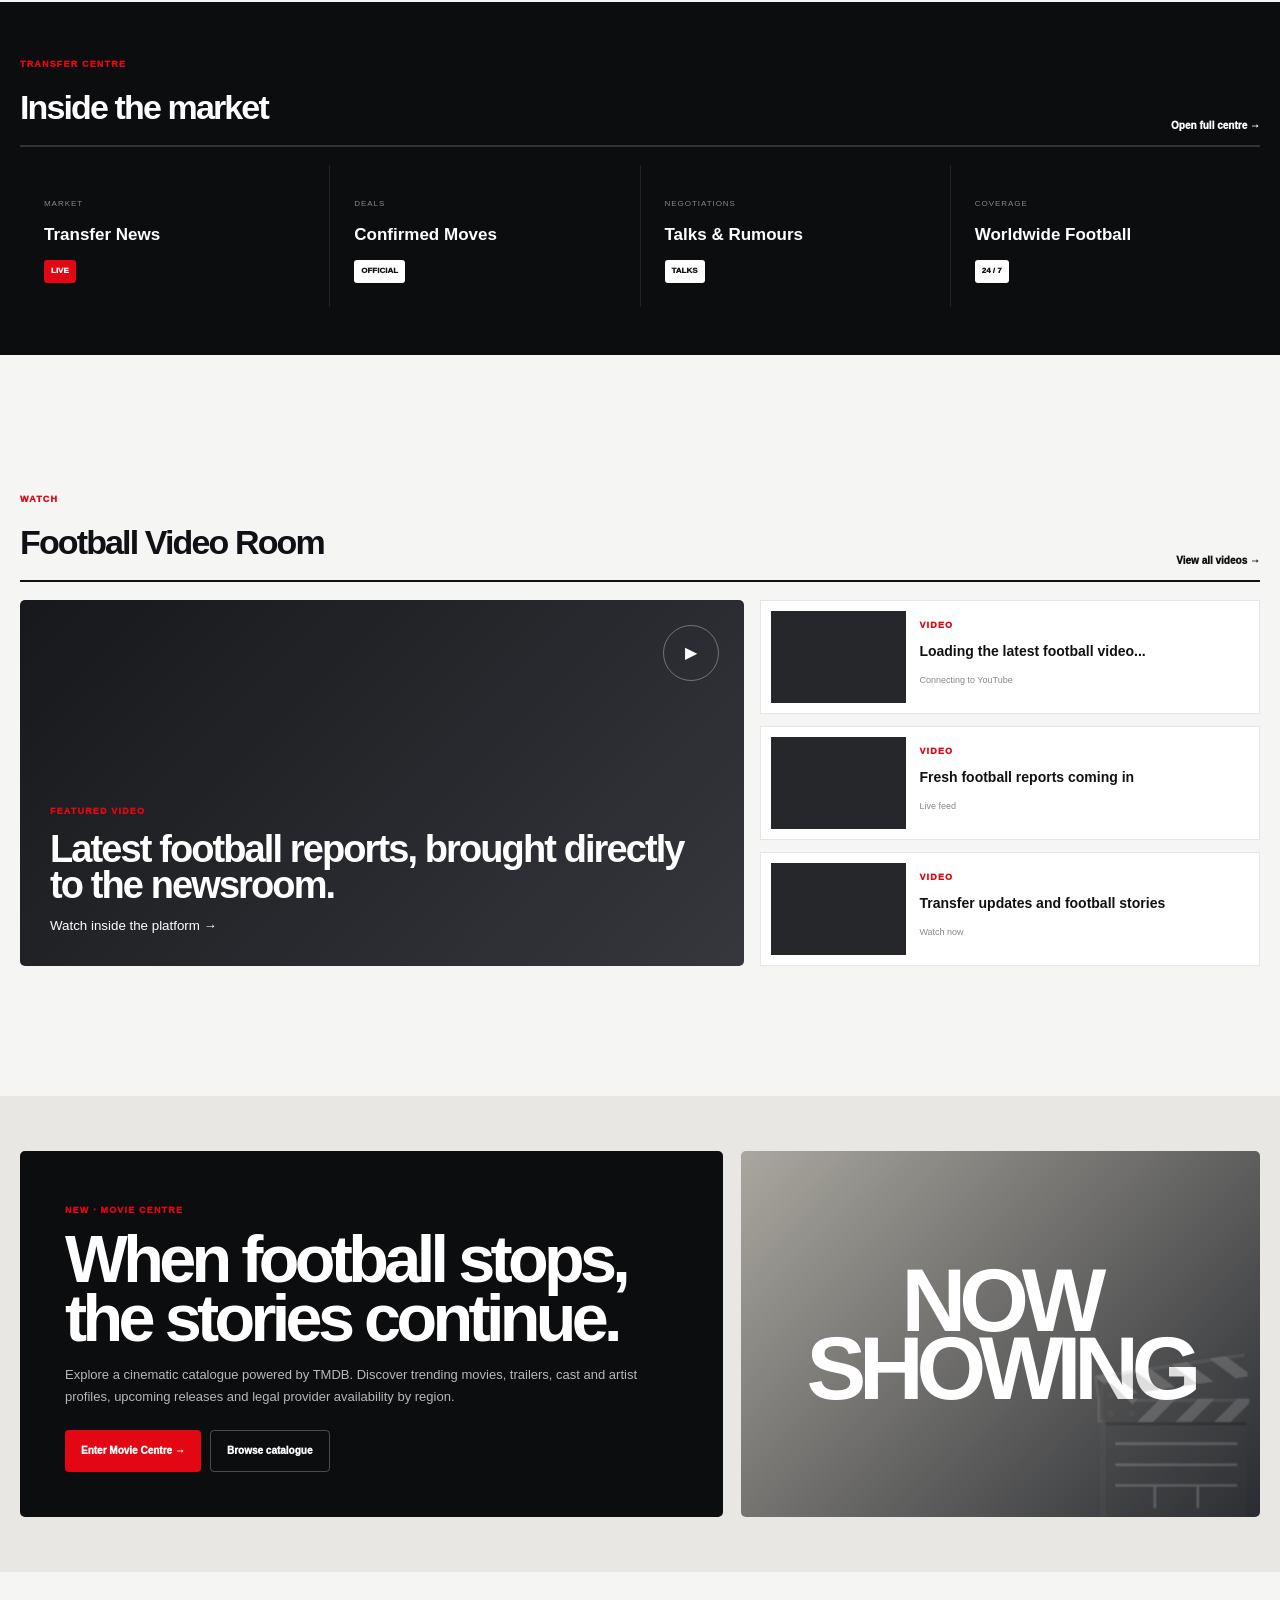
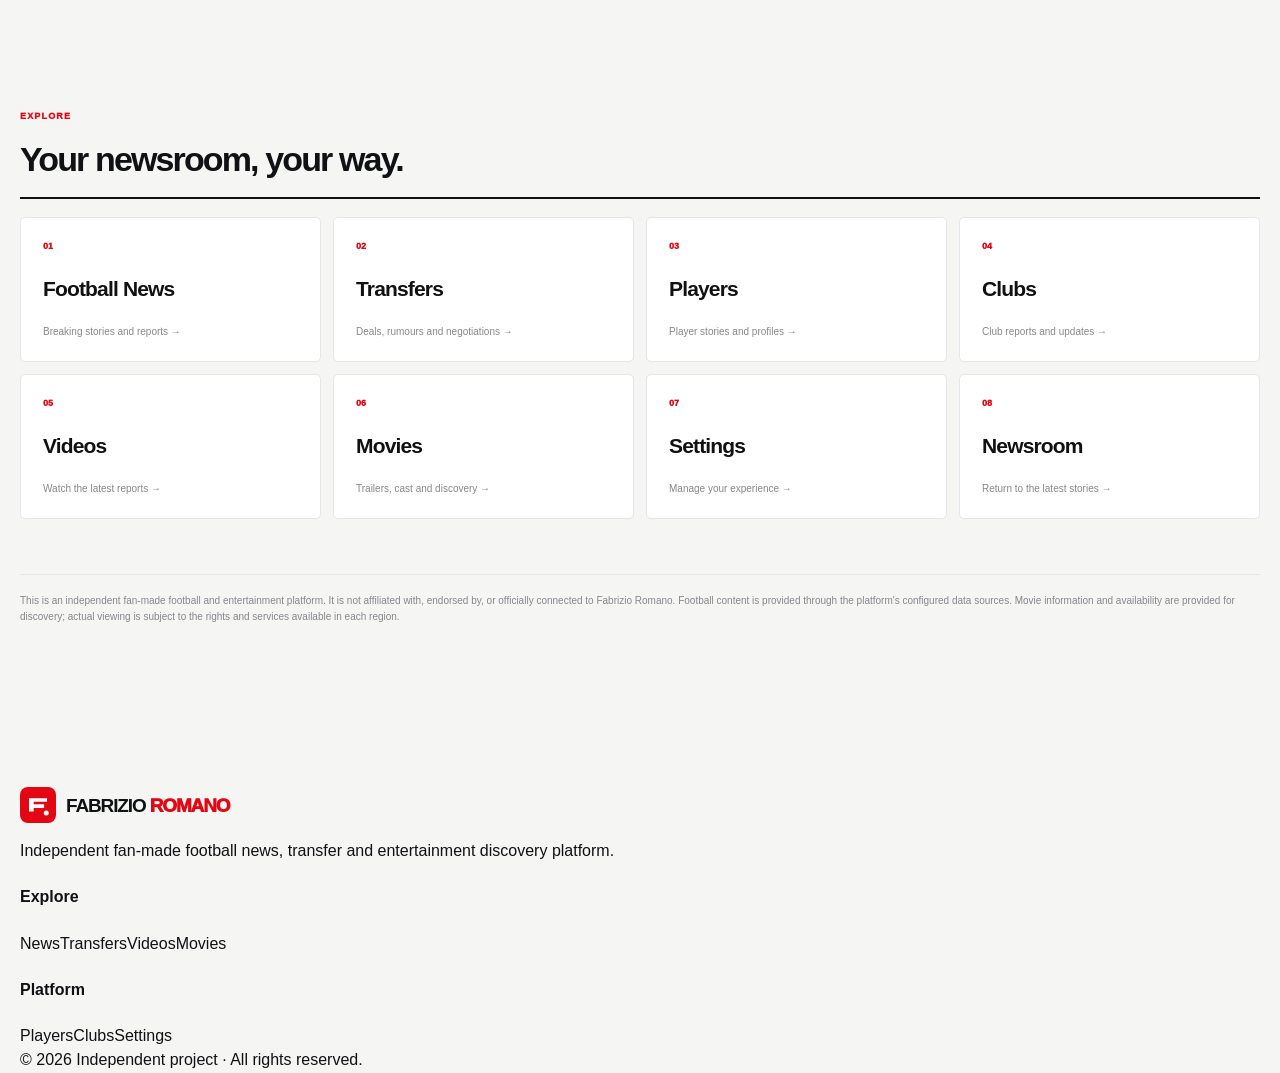
==== commit 59476806: "Redesign homepage with premium newsroom layout and first-visit consent" ====
--- a/index.html
+++ b/index.html
@@ -3,80 +3,51 @@
 <head>
 <meta charset="utf-8">
 <meta name="viewport" content="width=device-width,initial-scale=1">
-<meta name="description" content="Fabrizio Romano football news, transfer stories, videos and entertainment discovery centre.">
-<meta name="theme-color" content="#08090b">
-<title>Fabrizio Romano — Football News & Entertainment</title>
+<meta name="description" content="Football transfers, breaking news, videos and entertainment discovery in one modern destination.">
+<meta name="theme-color" content="#090a0c">
+<title>Fabrizio Romano — Football Newsroom</title>
 <link rel="icon" href="assets/logo.svg">
 <link rel="stylesheet" href="styles.css">
 <style>
-:root{--home-black:#08090b;--home-red:#e30613;--home-ink:#101114;--home-muted:#73757c;--home-line:#e8e9ec;--home-bg:#f6f6f4}
-body{background:var(--home-bg)}
-.home-shell{overflow:hidden}
-.home-masthead{background:var(--home-black);color:#fff;padding:12px 0;border-bottom:1px solid #ffffff12}
-.home-masthead .container{display:flex;justify-content:space-between;gap:20px;align-items:center;font-size:10px;font-weight:900;letter-spacing:.12em;text-transform:uppercase}.home-masthead span:last-child{color:#9b9da3}
-.home-nav{background:#fff;border-bottom:1px solid var(--home-line);position:sticky;top:0;z-index:50}.home-nav .nav{min-height:76px}.home-nav .brand span{font-weight:500}.home-nav .brand strong{font-weight:950}.home-nav .nav-links a{font-weight:850}
-.home-breaking{background:#fff;border-bottom:1px solid var(--home-line);height:42px}.home-breaking .ticker-inner{height:42px}.home-breaking strong{background:var(--home-red);padding:6px 10px;border-radius:5px;color:#fff;font-size:9px;letter-spacing:.08em}.home-breaking .ticker-track{font-size:11px;font-weight:750}
-.home-main{padding:22px 0 70px}
-.hero-pro{display:grid;grid-template-columns:minmax(0,1.5fr) minmax(300px,.65fr);gap:20px;margin-bottom:22px}.hero-lead{min-height:620px;position:relative;border-radius:4px;overflow:hidden;background:linear-gradient(135deg,#111318,#292b31);color:#fff}.hero-visual{position:absolute;inset:0;background:radial-gradient(circle at 75% 25%,#383b43 0,#1b1d22 34%,#090a0c 78%)}.hero-visual:after{content:"";position:absolute;inset:0;background:linear-gradient(180deg,transparent 10%,#07080af2 82%)}.hero-brandmark{position:absolute;right:7%;top:12%;font-size:clamp(55px,9vw,140px);font-weight:1000;letter-spacing:-.09em;line-height:.78;text-align:right;color:#fff0; -webkit-text-stroke:1px #ffffff16}.hero-content{position:absolute;z-index:2;left:42px;right:42px;bottom:40px}.hero-kicker{display:inline-flex;align-items:center;gap:7px;background:var(--home-red);padding:7px 10px;border-radius:3px;font-size:9px;font-weight:950;letter-spacing:.1em}.hero-kicker i{width:6px;height:6px;border-radius:50%;background:#fff;display:inline-block}.hero-content h1{font-size:clamp(44px,6vw,82px);line-height:.91;letter-spacing:-.065em;max-width:920px;margin:14px 0 16px}.hero-content p{max-width:700px;color:#c6c7cc;line-height:1.7;font-size:14px}.hero-actions{display:flex;gap:10px;flex-wrap:wrap;margin-top:22px}.hero-actions a{border-radius:4px!important}.hero-outline{display:inline-flex;align-items:center;padding:12px 16px;border:1px solid #ffffff40;color:#fff;text-decoration:none;font-size:11px;font-weight:900}
-.hero-side{display:grid;grid-template-rows:repeat(3,1fr);gap:20px}.hero-side-card{background:#fff;border:1px solid var(--home-line);border-radius:4px;padding:25px;display:flex;flex-direction:column;justify-content:space-between;text-decoration:none;color:var(--home-ink);position:relative;overflow:hidden}.hero-side-card:before{content:"";position:absolute;width:100px;height:100px;border-radius:50%;right:-30px;top:-30px;background:#f0f0ef}.hero-side-card>*{position:relative;z-index:1}.side-number{font-size:10px;color:var(--home-red);font-weight:950;letter-spacing:.12em}.hero-side-card h2{font-size:26px;line-height:1.02;letter-spacing:-.045em;max-width:280px;margin:10px 0}.hero-side-card p{font-size:12px;line-height:1.6;color:#777;max-width:300px}.side-link{font-size:10px;font-weight:950;text-transform:uppercase;letter-spacing:.08em}.side-card-red{background:var(--home-red);color:#fff;border-color:var(--home-red)}.side-card-red:before{background:#ffffff18}.side-card-red .side-number,.side-card-red p{color:#fff}.side-card-dark{background:#17181b;color:#fff;border-color:#17181b}.side-card-dark:before{background:#ffffff08}.side-card-dark p{color:#a8aab0}
-.home-section{margin-top:58px}.home-section-head{display:flex;justify-content:space-between;align-items:end;gap:20px;margin-bottom:18px;border-bottom:2px solid #111;padding-bottom:13px}.home-section-head .eyebrow{color:var(--home-red);font-weight:950;letter-spacing:.12em}.home-section-head h2{font-size:32px;letter-spacing:-.055em;margin:5px 0 0}.home-section-head>a{font-size:11px;font-weight:900;color:#111;text-decoration:none;white-space:nowrap}.home-section-head>a:hover{color:var(--home-red)}
-.live-grid{display:grid;grid-template-columns:repeat(3,1fr);gap:18px}.live-card{background:#fff;border:1px solid var(--home-line);border-radius:4px;overflow:hidden;text-decoration:none;color:#111;transition:.2s}.live-card:hover{transform:translateY(-4px);box-shadow:0 18px 35px #00000010}.live-thumb{height:205px;background:linear-gradient(135deg,#1a1b1f,#45464b);display:grid;place-items:center;color:#fff;font-weight:950;letter-spacing:.08em;position:relative}.live-thumb span{position:absolute;left:13px;top:13px;background:#111;color:#fff;padding:6px 8px;border-radius:3px;font-size:8px}.live-body{padding:18px}.live-body .tag{font-size:8px;color:var(--home-red);font-weight:950;letter-spacing:.1em}.live-body h3{font-size:20px;line-height:1.05;letter-spacing:-.035em;margin:8px 0}.live-body p{font-size:11px;line-height:1.6;color:#777;margin:0}.live-body small{display:block;margin-top:14px;color:#999;font-size:9px;font-weight:800}
-.market-strip{background:#111214;color:#fff;margin-top:58px;padding:48px 0}.market-grid{display:grid;grid-template-columns:1.1fr 1fr 1fr 1fr;gap:1px;background:#ffffff18;margin-top:22px}.market-cell{background:#111214;padding:23px}.market-cell span{font-size:9px;color:#999;text-transform:uppercase;letter-spacing:.1em}.market-cell strong{display:block;font-size:18px;margin-top:8px}.market-cell b{display:inline-block;margin-top:10px;padding:5px 7px;border-radius:3px;font-size:8px;background:#fff;color:#111}.market-cell b.live{background:var(--home-red);color:#fff}
-.video-layout{display:grid;grid-template-columns:1.4fr 1fr;gap:18px}.feature-video{min-height:350px;background:linear-gradient(135deg,#16171a,#303137);color:#fff;border-radius:4px;padding:32px;display:flex;flex-direction:column;justify-content:end;text-decoration:none;position:relative;overflow:hidden}.feature-video:after{content:"▶";position:absolute;right:30px;top:30px;width:56px;height:56px;border:1px solid #ffffff45;border-radius:50%;display:grid;place-items:center}.feature-video h3{font-size:38px;line-height:.98;letter-spacing:-.05em;max-width:650px;margin:12px 0}.video-stack{display:grid;gap:18px}.video-mini{display:flex;gap:14px;background:#fff;border:1px solid var(--home-line);padding:12px;text-decoration:none;color:#111}.video-mini-thumb{width:135px;min-height:95px;background:#26272b;display:grid;place-items:center;color:#fff;flex:0 0 135px}.video-mini h4{font-size:15px;line-height:1.1;margin:7px 0}.video-mini small{font-size:9px;color:#888}
-.entertainment{background:#e9e8e4;padding:55px 0;margin-top:58px}.ent-grid{display:grid;grid-template-columns:1.2fr .8fr;gap:20px;align-items:stretch}.ent-copy{background:#0d0e10;color:#fff;padding:45px;border-radius:4px}.ent-copy h2{font-size:clamp(38px,5vw,68px);line-height:.9;letter-spacing:-.065em;margin:8px 0 18px}.ent-copy p{color:#b5b6bb;line-height:1.7;max-width:680px}.ent-art{border-radius:4px;min-height:350px;background:linear-gradient(135deg,#bdbab2,#2b2c30);display:grid;place-items:center;color:#fff;overflow:hidden;position:relative}.ent-art span{font-size:clamp(48px,7vw,100px);font-weight:1000;line-height:.78;letter-spacing:-.08em;text-align:center}.ent-art b{position:absolute;bottom:-35px;right:-5px;font-size:160px;opacity:.18}
-.explore-grid{display:grid;grid-template-columns:repeat(4,1fr);gap:12px}.explore-item{background:#fff;border:1px solid var(--home-line);padding:22px;min-height:145px;text-decoration:none;color:#111;display:flex;flex-direction:column;justify-content:space-between;border-radius:4px}.explore-item:hover{border-color:#111}.explore-item span{font-size:9px;color:var(--home-red);font-weight:950}.explore-item strong{font-size:22px;letter-spacing:-.04em}.explore-item small{font-size:10px;color:#888}
-.home-footer-note{margin-top:65px;padding:18px 0;border-top:1px solid var(--home-line);font-size:10px;color:#85878d;line-height:1.6}
-/* First-visit consent */
-.consent-backdrop{position:fixed;inset:0;background:#0000008c;backdrop-filter:blur(7px);z-index:200;display:none;align-items:center;justify-content:center;padding:20px}.consent-backdrop.show{display:flex}.consent-box{width:min(720px,100%);background:#fff;border-radius:10px;box-shadow:0 30px 90px #0006;overflow:hidden}.consent-top{padding:30px 32px 20px;border-bottom:1px solid #eee}.consent-label{font-size:9px;font-weight:950;letter-spacing:.12em;color:var(--home-red);text-transform:uppercase}.consent-box h2{font-size:30px;line-height:1;margin:8px 0 12px;letter-spacing:-.05em}.consent-box p{font-size:12px;color:#666;line-height:1.7;margin:0}.consent-body{padding:20px 32px}.consent-options{display:grid;grid-template-columns:repeat(3,1fr);gap:10px}.consent-option{border:1px solid #e5e5e5;border-radius:6px;padding:13px}.consent-option strong{display:block;font-size:11px;margin-bottom:5px}.consent-option span{font-size:9px;line-height:1.5;color:#888}.consent-bottom{padding:18px 32px;background:#f7f7f6;display:flex;justify-content:space-between;gap:12px;align-items:center}.consent-bottom small{color:#888;font-size:9px;line-height:1.5}.consent-actions{display:flex;gap:8px;flex-wrap:wrap;justify-content:flex-end}.consent-actions button{border:0;border-radius:4px;padding:11px 15px;font-size:10px;font-weight:950;cursor:pointer}.consent-decline{background:#e9e9e7;color:#111}.consent-accept{background:var(--home-red);color:#fff}.consent-manage{background:#111;color:#fff}.consent-link{color:#111;text-decoration:underline;font-weight:800}.privacy-fab{position:fixed;left:18px;bottom:18px;z-index:80;background:#111;color:#fff;border:0;border-radius:50%;width:40px;height:40px;font-weight:900;cursor:pointer;display:none;box-shadow:0 8px 25px #0003}.privacy-fab.show{display:block}
-@media(max-width:1000px){.hero-pro{grid-template-columns:1fr}.hero-side{grid-template-columns:repeat(3,1fr);grid-template-rows:1fr}.market-grid{grid-template-columns:repeat(2,1fr)}.explore-grid{grid-template-columns:repeat(2,1fr)}.ent-grid{grid-template-columns:1fr}.video-layout{grid-template-columns:1fr}.consent-options{grid-template-columns:1fr}}
-@media(max-width:650px){.home-masthead .container span:last-child{display:none}.hero-content{left:24px;right:24px;bottom:28px}.hero-lead{min-height:560px}.hero-content h1{font-size:44px}.hero-side{grid-template-columns:1fr}.live-grid{grid-template-columns:1fr}.market-grid{grid-template-columns:1fr}.explore-grid{grid-template-columns:1fr}.home-section-head{align-items:start;flex-direction:column}.ent-copy{padding:30px}.ent-art{min-height:240px}.consent-top,.consent-body,.consent-bottom{padding-left:20px;padding-right:20px}.consent-bottom{flex-direction:column;align-items:stretch}.consent-actions{justify-content:stretch}.consent-actions button{flex:1}.home-main{padding-bottom:45px}}
+:root{--r:#e30613;--ink:#0a0b0d;--muted:#70737a;--line:#e5e6e9;--paper:#f5f5f3;--white:#fff}*{box-sizing:border-box}body{margin:0;background:var(--paper);color:#101114;font-family:Inter,Arial,Helvetica,sans-serif}.container{width:min(1240px,calc(100% - 36px));margin:auto}.site-top{background:#08090b;color:#fff;font-size:10px;font-weight:800;letter-spacing:.12em;text-transform:uppercase}.site-top .container{min-height:36px;display:flex;justify-content:space-between;align-items:center;gap:15px}.site-top span:last-child{color:#858890}.site-nav{position:sticky;top:0;z-index:80;background:#fff;border-bottom:1px solid var(--line)}.site-nav .nav{min-height:76px}.brand span{font-weight:600}.brand strong{font-weight:950}.nav-links a{font-weight:850}.breaking{height:42px;background:#fff;border-bottom:1px solid var(--line);overflow:hidden}.breaking .container{height:100%;display:flex;align-items:center;gap:12px}.breaking-label{background:var(--r);color:#fff;padding:7px 10px;border-radius:3px;font-size:9px;font-weight:950;letter-spacing:.1em;flex:none}.breaking-track{white-space:nowrap;overflow:hidden;font-size:11px;font-weight:750}.breaking-track span{display:inline-block;margin-right:35px}.home{padding:22px 0 80px}.hero{display:grid;grid-template-columns:minmax(0,1.65fr) minmax(300px,.7fr);gap:18px}.hero-main{min-height:640px;background:#0a0b0d;border-radius:5px;overflow:hidden;position:relative;color:#fff}.hero-main:before{content:"";position:absolute;inset:0;background:radial-gradient(circle at 76% 22%,#383c44 0,#17191e 35%,#07080a 78%)}.hero-main:after{content:"";position:absolute;inset:0;background:linear-gradient(180deg,transparent 20%,#07080af5 83%)}.hero-watermark{position:absolute;right:5%;top:10%;font-size:clamp(55px,9vw,145px);font-weight:1000;line-height:.77;text-align:right;color:transparent;-webkit-text-stroke:1px #ffffff18;letter-spacing:-.09em}.hero-content{position:absolute;z-index:2;left:42px;right:42px;bottom:42px}.kicker{display:inline-flex;gap:8px;align-items:center;background:var(--r);padding:8px 11px;border-radius:3px;color:#fff;font-size:9px;font-weight:950;letter-spacing:.1em}.kicker i{width:6px;height:6px;border-radius:50%;background:#fff}.hero-content h1{font-size:clamp(48px,6.5vw,88px);line-height:.88;letter-spacing:-.07em;max-width:900px;margin:15px 0}.hero-content p{max-width:700px;color:#c7c9ce;line-height:1.7;font-size:14px;margin:0}.actions{display:flex;flex-wrap:wrap;gap:9px;margin-top:22px}.actions a{display:inline-flex;align-items:center;gap:8px;padding:12px 16px;border-radius:4px;text-decoration:none;font-size:10px;font-weight:950}.primary{background:var(--r);color:#fff}.outline{border:1px solid #ffffff42;color:#fff}.hero-side{display:grid;grid-template-rows:repeat(3,1fr);gap:18px}.side-card{position:relative;overflow:hidden;background:#fff;border:1px solid var(--line);border-radius:5px;padding:25px;text-decoration:none;color:#111;display:flex;flex-direction:column;justify-content:space-between;transition:.2s}.side-card:hover{transform:translateY(-3px);box-shadow:0 16px 35px #00000010}.side-card:after{content:"";position:absolute;width:120px;height:120px;border-radius:50%;right:-45px;top:-45px;background:#f0f0ee}.side-card>*{position:relative;z-index:1}.side-card.red{background:var(--r);color:#fff;border-color:var(--r)}.side-card.dark{background:#17181b;color:#fff;border-color:#17181b}.side-card.red:after{background:#ffffff17}.side-card.dark:after{background:#ffffff08}.side-no{font-size:9px;font-weight:950;letter-spacing:.12em;color:var(--r)}.red .side-no{color:#fff}.side-card h2{font-size:26px;line-height:1;letter-spacing:-.045em;margin:8px 0}.side-card p{font-size:11px;line-height:1.6;color:#777;max-width:300px}.red p{color:#fff}.dark p{color:#aeb0b5}.side-link{font-size:9px;font-weight:950;letter-spacing:.1em;text-transform:uppercase}.section{margin-top:58px}.section-head{display:flex;justify-content:space-between;align-items:end;border-bottom:2px solid #111;padding-bottom:12px;margin-bottom:18px;gap:15px}.eyebrow{color:var(--r);font-size:9px;font-weight:950;letter-spacing:.13em}.section-head h2{font-size:34px;letter-spacing:-.055em;margin:6px 0 0}.section-head a{font-size:10px;font-weight:950;color:#111;text-decoration:none}.section-head a:hover{color:var(--r)}.news-grid{display:grid;grid-template-columns:repeat(3,1fr);gap:16px}.news-card{background:#fff;border:1px solid var(--line);border-radius:5px;overflow:hidden;text-decoration:none;color:#111;transition:.2s}.news-card:hover{transform:translateY(-3px);box-shadow:0 18px 35px #0000000d}.news-image{height:215px;background:linear-gradient(135deg,#17191d,#44474d);position:relative;overflow:hidden}.news-image img{width:100%;height:100%;object-fit:cover;display:block}.news-image .badge{position:absolute;left:12px;top:12px;background:#111;color:#fff;padding:6px 8px;border-radius:3px;font-size:8px;font-weight:950}.news-body{padding:18px}.news-body h3{font-size:20px;line-height:1.05;letter-spacing:-.035em;margin:7px 0}.news-body p{font-size:11px;color:#777;line-height:1.6;margin:0}.news-body small{display:block;color:#999;font-size:9px;font-weight:800;margin-top:13px}.market{margin-top:58px;background:#0c0d0f;color:#fff;padding:48px 0}.market .section-head{border-color:#ffffff28}.market .section-head h2,.market .section-head a{color:#fff}.market-grid{display:grid;grid-template-columns:repeat(4,1fr);gap:1px;background:#ffffff18}.market-item{background:#0c0d0f;padding:24px}.market-item span{font-size:8px;color:#85878c;text-transform:uppercase;letter-spacing:.12em}.market-item strong{display:block;font-size:17px;margin:8px 0}.pill{display:inline-block;background:#fff;color:#111;border-radius:3px;padding:5px 7px;font-size:8px;font-weight:950}.pill.live{background:var(--r);color:#fff}.videos{display:grid;grid-template-columns:1.45fr 1fr;gap:16px}.featured-video{min-height:365px;border-radius:5px;background:linear-gradient(135deg,#17181b,#35373d);color:#fff;padding:30px;display:flex;flex-direction:column;justify-content:end;text-decoration:none;position:relative;overflow:hidden}.featured-video img{position:absolute;inset:0;width:100%;height:100%;object-fit:cover;opacity:.52}.featured-video:after{content:"▶";position:absolute;right:25px;top:25px;width:54px;height:54px;border:1px solid #ffffff55;border-radius:50%;display:grid;place-items:center}.featured-video>*{position:relative;z-index:1}.featured-video h3{font-size:38px;line-height:.96;letter-spacing:-.05em;max-width:650px;margin:12px 0}.video-list{display:grid;gap:12px}.video-row{background:#fff;border:1px solid var(--line);padding:10px;display:flex;gap:13px;text-decoration:none;color:#111}.video-row .thumb{width:135px;height:92px;flex:0 0 135px;background:#25272b;overflow:hidden}.video-row img{width:100%;height:100%;object-fit:cover}.video-row h4{font-size:14px;line-height:1.15;margin:7px 0}.video-row small{font-size:9px;color:#888}.ent{margin-top:58px;background:#e8e7e3;padding:55px 0}.ent-grid{display:grid;grid-template-columns:1.15fr .85fr;gap:18px}.ent-copy{background:#0c0d0f;color:#fff;padding:45px;border-radius:5px}.ent-copy h2{font-size:clamp(40px,5.2vw,70px);line-height:.88;letter-spacing:-.07em;margin:9px 0 17px}.ent-copy p{max-width:650px;color:#b7b8bd;line-height:1.7;font-size:13px}.ent-art{min-height:350px;border-radius:5px;background:linear-gradient(135deg,#aaa79f,#292b30);display:grid;place-items:center;color:#fff;position:relative;overflow:hidden}.ent-art strong{font-size:clamp(50px,7vw,100px);line-height:.76;letter-spacing:-.08em;text-align:center}.ent-art span{position:absolute;font-size:150px;right:-5px;bottom:-35px;opacity:.17}.explore{display:grid;grid-template-columns:repeat(4,1fr);gap:12px}.explore a{min-height:145px;background:#fff;border:1px solid var(--line);border-radius:5px;padding:22px;text-decoration:none;color:#111;display:flex;flex-direction:column;justify-content:space-between;transition:.2s}.explore a:hover{border-color:#111;transform:translateY(-2px)}.explore em{font-style:normal;color:var(--r);font-size:9px;font-weight:950}.explore strong{font-size:21px;letter-spacing:-.04em}.explore small{font-size:10px;color:#888}.disclaimer{margin-top:55px;padding-top:18px;border-top:1px solid var(--line);font-size:10px;color:#85878d;line-height:1.6}.consent{position:fixed;inset:0;background:#000000b8;backdrop-filter:blur(8px);z-index:300;display:none;align-items:center;justify-content:center;padding:18px}.consent.show{display:flex}.consent-box{width:min(760px,100%);background:#fff;border-radius:9px;box-shadow:0 30px 100px #0008;overflow:hidden}.consent-head{padding:30px 32px 22px;border-bottom:1px solid #eee}.consent-brand{font-size:9px;color:var(--r);font-weight:950;letter-spacing:.13em;text-transform:uppercase}.consent-head h2{font-size:32px;letter-spacing:-.055em;line-height:1;margin:8px 0 12px}.consent-head p{margin:0;color:#666;font-size:12px;line-height:1.7}.consent-body{padding:22px 32px}.consent-grid{display:grid;grid-template-columns:repeat(3,1fr);gap:10px}.consent-card{border:1px solid #e4e4e4;border-radius:6px;padding:14px}.consent-card strong{display:block;font-size:11px;margin-bottom:6px}.consent-card span{font-size:9px;color:#888;line-height:1.55}.consent-foot{background:#f7f7f6;padding:18px 32px;display:flex;justify-content:space-between;align-items:center;gap:15px}.consent-foot small{font-size:9px;line-height:1.5;color:#888}.consent-actions{display:flex;gap:8px;flex-wrap:wrap;justify-content:flex-end}.consent-actions button{border:0;border-radius:4px;padding:11px 14px;font-size:10px;font-weight:950;cursor:pointer}.btn-decline{background:#e8e8e6;color:#111}.btn-manage{background:#111;color:#fff}.btn-accept{background:var(--r);color:#fff}.preferences{display:none;padding:0 32px 22px}.preferences.open{display:block}.pref-row{display:flex;justify-content:space-between;gap:15px;padding:13px 0;border-top:1px solid #eee;font-size:10px}.pref-row span{color:#777}.privacy-btn{position:fixed;left:18px;bottom:18px;z-index:120;width:42px;height:42px;border:0;border-radius:50%;background:#111;color:#fff;display:none;cursor:pointer;font-weight:900;box-shadow:0 8px 25px #0003}.privacy-btn.show{display:block}@media(max-width:1000px){.hero{grid-template-columns:1fr}.hero-side{grid-template-columns:repeat(3,1fr);grid-template-rows:1fr}.market-grid{grid-template-columns:repeat(2,1fr)}.videos,.ent-grid{grid-template-columns:1fr}.explore{grid-template-columns:repeat(2,1fr)}.consent-grid{grid-template-columns:1fr}}@media(max-width:650px){.container{width:min(100% - 24px,1240px)}.site-top span:last-child{display:none}.hero-main{min-height:570px}.hero-content{left:24px;right:24px;bottom:28px}.hero-content h1{font-size:45px}.hero-side{grid-template-columns:1fr}.news-grid{grid-template-columns:1fr}.market-grid,.explore{grid-template-columns:1fr}.section-head{align-items:flex-start;flex-direction:column}.featured-video h3{font-size:30px}.ent-copy{padding:30px}.ent-art{min-height:230px}.consent-head,.consent-body,.preferences,.consent-foot{padding-left:20px;padding-right:20px}.consent-foot{align-items:stretch;flex-direction:column}.consent-actions button{flex:1}.home{padding-bottom:45px}}
 </style>
 </head>
 <body class="loading">
 <div class="page-loader"><div class="loader-shell"><div class="skeleton skeleton-logo"></div><div class="skeleton skeleton-line wide"></div><div class="skeleton skeleton-hero"></div><div class="skeleton-grid"><div class="skeleton skeleton-card"></div><div class="skeleton skeleton-card"></div><div class="skeleton skeleton-card"></div></div></div></div>
-<div class="home-shell">
-<div class="home-masthead"><div class="container"><span>FABRIZIO ROMANO · FOOTBALL & ENTERTAINMENT</span><span>Independent fan-made platform · Live updates</span></div></div>
-<header class="header home-nav"><div class="container nav"><a class="brand" href="index.html"><img src="assets/logo.svg" alt=""><span>FABRIZIO <strong>ROMANO</strong></span></a><button class="menu-btn" aria-label="Open menu" aria-expanded="false">☰</button><nav class="nav-links"><a class="active" href="index.html">Home</a><a href="transfers.html">Transfers</a><a href="news.html">News</a><a href="videos.html">Videos</a><a href="players.html">Players</a><a href="clubs.html">Clubs</a><a href="movies.html">Movies</a><a href="settings.html">Settings</a></nav><button class="search-btn" aria-label="Search">⌕</button></div></header>
-<div class="ticker home-breaking"><div class="container ticker-inner"><strong>BREAKING</strong><div class="ticker-track">Latest football transfers · confirmed deals · negotiations · breaking reports · match stories · entertainment updates · movie releases ·</div></div></div>
-<main class="home-main">
-<section class="hero-pro container">
-<article class="hero-lead"><div class="hero-visual"></div><div class="hero-brandmark">HERE<br>WE<br>GO</div><div class="hero-content"><span class="hero-kicker"><i></i> FOOTBALL NEWSROOM</span><h1>The stories that move football, in one place.</h1><p>Follow transfer news, breaking reports, confirmed moves, player stories and football video updates — then switch to our entertainment centre for movies, trailers and cast discovery.</p><div class="hero-actions"><a class="read-more" href="news.html">Explore latest news <span>→</span></a><a class="hero-outline" href="transfers.html">Transfer centre</a></div></div></article>
-<aside class="hero-side"><a class="hero-side-card" href="transfers.html"><span class="side-number">01 · MARKET</span><div><h2>Transfer Centre</h2><p>Track the latest deals, negotiations, rumours and confirmed moves from the football world.</p></div><span class="side-link">Enter centre →</span></a><a class="hero-side-card side-card-red" href="videos.html"><span class="side-number">02 · WATCH</span><div><h2>Football, on screen.</h2><p>Catch the latest football reports and video stories without leaving the platform.</p></div><span class="side-link">Watch now →</span></a><a class="hero-side-card side-card-dark" href="movies.html"><span class="side-number">03 · CINEMA</span><div><h2>Movie Centre</h2><p>Discover films, trailers, cast profiles and legal availability by country.</p></div><span class="side-link">Enter cinema →</span></a></aside>
+<div class="site-top"><div class="container"><span>FOOTBALL NEWSROOM · TRANSFERS · ENTERTAINMENT</span><span>Independent fan-made platform</span></div></div>
+<header class="header site-nav"><div class="container nav"><a class="brand" href="index.html"><img src="assets/logo.svg" alt=""><span>FABRIZIO <strong>ROMANO</strong></span></a><button class="menu-btn" aria-label="Open menu" aria-expanded="false">☰</button><nav class="nav-links"><a class="active" href="index.html">Home</a><a href="transfers.html">Transfers</a><a href="news.html">News</a><a href="videos.html">Videos</a><a href="players.html">Players</a><a href="clubs.html">Clubs</a><a href="movies.html">Movies</a><a href="settings.html">Settings</a></nav><button class="search-btn" aria-label="Search">⌕</button></div></header>
+<div class="breaking"><div class="container"><b class="breaking-label">BREAKING</b><div class="breaking-track" id="breakingTrack"><span>Latest football transfers</span><span>Confirmed deals</span><span>Negotiations</span><span>Breaking reports</span><span>Match stories</span><span>Entertainment updates</span></div></div></div>
+<main class="home">
+<section class="hero container">
+<article class="hero-main"><div class="hero-watermark">HERE<br>WE<br>GO</div><div class="hero-content"><span class="kicker"><i></i> THE FOOTBALL NEWSROOM</span><h1>Everything happening in football. One destination.</h1><p>Stay ahead of transfer stories, breaking reports, confirmed moves, player news and football video updates — with a dedicated movie and entertainment centre alongside it.</p><div class="actions"><a class="primary" href="news.html">Explore latest news →</a><a class="outline" href="transfers.html">Open transfer centre</a></div></div></article>
+<aside class="hero-side"><a class="side-card" href="transfers.html"><span class="side-no">01 · TRANSFERS</span><div><h2>The market never stops.</h2><p>Follow negotiations, rumours, confirmed moves and the stories behind the deals.</p></div><span class="side-link">Enter transfer centre →</span></a><a class="side-card red" href="videos.html"><span class="side-no">02 · WATCH</span><div><h2>Hear it. See it. Follow it.</h2><p>Watch the latest football reports and video updates from the live feed.</p></div><span class="side-link">Watch latest videos →</span></a><a class="side-card dark" href="movies.html"><span class="side-no">03 · ENTERTAINMENT</span><div><h2>Football by day. Cinema by night.</h2><p>Discover movies, trailers, cast profiles and legal viewing availability.</p></div><span class="side-link">Open movie centre →</span></a></aside>
 </section>
-<section class="home-section container"><div class="home-section-head"><div><span class="eyebrow">LIVE FEED</span><h2>Latest Football Stories</h2></div><a href="news.html">View newsroom →</a></div><div class="live-grid" data-api="youtube-news"><article class="live-card"><div class="live-thumb">LATEST NEWS<span>LIVE</span></div><div class="live-body"><span class="tag">CONNECTING TO LIVE FEED</span><h3>Loading the latest football stories...</h3><p>Our newsroom is connecting to the live football video feed.</p><small>Please wait for the latest reports.</small></div></article><article class="live-card"><div class="live-thumb">TRANSFER WATCH<span>LIVE</span></div><div class="live-body"><span class="tag">TRANSFER CENTRE</span><h3>Transfer reports are loading</h3><p>Fresh market stories will appear here automatically.</p><small>Live data · YouTube feed</small></div></article><article class="live-card"><div class="live-thumb">WORLD FOOTBALL<span>LIVE</span></div><div class="live-body"><span class="tag">WORLDWIDE</span><h3>Football updates from around the world</h3><p>Stay close to the biggest stories and reports.</p><small>Live newsroom</small></div></article></div></section>
+<section class="section container"><div class="section-head"><div><span class="eyebrow">LIVE FEED</span><h2>Latest Football Stories</h2></div><a href="news.html">View all news →</a></div><div class="news-grid" id="newsGrid"><article class="news-card"><div class="news-image"></div><div class="news-body"><span class="eyebrow">CONNECTING</span><h3>Loading the latest football stories...</h3><p>Connecting to the live football feed.</p><small>Just a moment</small></div></article><article class="news-card"><div class="news-image"></div><div class="news-body"><span class="eyebrow">LIVE</span><h3>Transfer reports and breaking updates</h3><p>Fresh reports will appear here automatically.</p><small>Live feed</small></div></article><article class="news-card"><div class="news-image"></div><div class="news-body"><span class="eyebrow">NEWSROOM</span><h3>Football stories from around the world</h3><p>Discover the latest reports and updates.</p><small>Updated automatically</small></div></article></div></section>
+<section class="market"><div class="container"><div class="section-head"><div><span class="eyebrow">TRANSFER CENTRE</span><h2>Inside the market</h2></div><a href="transfers.html">Open full centre →</a></div><div class="market-grid"><div class="market-item"><span>Market</span><strong>Transfer News</strong><b class="pill live">LIVE</b></div><div class="market-item"><span>Deals</span><strong>Confirmed Moves</strong><b class="pill">OFFICIAL</b></div><div class="market-item"><span>Negotiations</span><strong>Talks & Rumours</strong><b class="pill">TALKS</b></div><div class="market-item"><span>Coverage</span><strong>Worldwide Football</strong><b class="pill">24 / 7</b></div></div></div></section>
+<section class="section container"><div class="section-head"><div><span class="eyebrow">WATCH</span><h2>Football Video Room</h2></div><a href="videos.html">View all videos →</a></div><div class="videos"><a class="featured-video" id="featuredVideo" href="videos.html"><div class="video-placeholder"></div><span class="eyebrow">FEATURED VIDEO</span><h3>Latest football reports, brought directly to the newsroom.</h3><small>Watch inside the platform →</small></a><div class="video-list" id="videoList"><a class="video-row" href="videos.html"><div class="thumb"></div><div><span class="eyebrow">VIDEO</span><h4>Loading the latest football video...</h4><small>Connecting to YouTube</small></div></a><a class="video-row" href="videos.html"><div class="thumb"></div><div><span class="eyebrow">VIDEO</span><h4>Fresh football reports coming in</h4><small>Live feed</small></div></a><a class="video-row" href="videos.html"><div class="thumb"></div><div><span class="eyebrow">VIDEO</span><h4>Transfer updates and football stories</h4><small>Watch now</small></div></a></div></div></section>
+<section class="ent"><div class="container ent-grid"><div class="ent-copy"><span class="eyebrow">NEW · MOVIE CENTRE</span><h2>When football stops, the stories continue.</h2><p>Explore a cinematic catalogue powered by TMDB. Discover trending movies, trailers, cast and artist profiles, upcoming releases and legal provider availability by region.</p><div class="actions"><a class="primary" href="movies.html">Enter Movie Centre →</a><a class="outline" href="movies.html#catalogue">Browse catalogue</a></div></div><div class="ent-art"><strong>NOW<br>SHOWING</strong><span>🎬</span></div></div></section>
+<section class="section container"><div class="section-head"><div><span class="eyebrow">EXPLORE</span><h2>Your newsroom, your way.</h2></div></div><div class="explore"><a href="news.html"><em>01</em><strong>Football News</strong><small>Breaking stories and reports →</small></a><a href="transfers.html"><em>02</em><strong>Transfers</strong><small>Deals, rumours and negotiations →</small></a><a href="players.html"><em>03</em><strong>Players</strong><small>Player stories and profiles →</small></a><a href="clubs.html"><em>04</em><strong>Clubs</strong><small>Club reports and updates →</small></a><a href="videos.html"><em>05</em><strong>Videos</strong><small>Watch the latest reports →</small></a><a href="movies.html"><em>06</em><strong>Movies</strong><small>Trailers, cast and discovery →</small></a><a href="settings.html"><em>07</em><strong>Settings</strong><small>Manage your experience →</small></a><a href="news.html"><em>08</em><strong>Newsroom</strong><small>Return to the latest stories →</small></a></div><p class="disclaimer">This is an independent fan-made football and entertainment platform. It is not affiliated with, endorsed by, or officially connected to Fabrizio Romano. Football content is provided through the platform's configured data sources. Movie information and availability are provided for discovery; actual viewing is subject to the rights and services available in each region.</p></section>
 </main>
-<section class="market-strip"><div class="container"><div class="home-section-head light"><div><span class="eyebrow">TRANSFER MARKET</span><h2>What is happening now</h2></div><a href="transfers.html">Open transfer centre →</a></div><div class="market-grid"><div class="market-cell"><span>Market</span><strong>Live transfer reports</strong><b class="live">LIVE</b></div><div class="market-cell"><span>Negotiations</span><strong>Deals in progress</strong><b>TALKS</b></div><div class="market-cell"><span>Confirmed</span><strong>Official moves</strong><b>DONE</b></div><div class="market-cell"><span>Coverage</span><strong>Worldwide football</strong><b>GLOBAL</b></div></div></div></section>
-<section class="home-section container"><div class="home-section-head"><div><span class="eyebrow">WATCH</span><h2>Football Video Desk</h2></div><a href="videos.html">View all videos →</a></div><div class="video-layout"><a class="feature-video" href="videos.html"><span class="eyebrow">LATEST REPORTS</span><h3>Watch the latest football stories as they break.</h3><span class="hero-outline" style="width:max-content">Open video desk →</span></a><div class="video-stack"><a class="video-mini" href="videos.html"><div class="video-mini-thumb">▶</div><div><span class="tag">LIVE REPORT</span><h4>Latest football video updates</h4><small>Fresh reports · Watch in platform</small></div></a><a class="video-mini" href="videos.html"><div class="video-mini-thumb">▶</div><div><span class="tag">TRANSFER NEWS</span><h4>Transfer stories and market coverage</h4><small>Newsroom video feed</small></div></a><a class="video-mini" href="videos.html"><div class="video-mini-thumb">▶</div><div><span class="tag">FOOTBALL</span><h4>More reports from the football world</h4><small>Watch latest updates</small></div></a></div></div></section>
-<section class="entertainment"><div class="container ent-grid"><div class="ent-copy"><span class="eyebrow">NEW · ENTERTAINMENT</span><h2>From football news to movie night.</h2><p>Our Movie Centre brings cinematic discovery into the same experience. Browse trending and popular titles, explore trailers and cast members, and check legal streaming availability for your selected country.</p><div class="hero-actions"><a class="read-more" href="movies.html">Open Movie Centre <span>→</span></a><a class="hero-outline" href="movies.html#catalogue">Browse catalogue</a></div></div><div class="ent-art"><span>NOW<br>SHOWING</span><b>🎬</b></div></div></section>
-<section class="home-section container"><div class="home-section-head"><div><span class="eyebrow">EXPLORE</span><h2>The full platform</h2></div></div><div class="explore-grid"><a class="explore-item" href="news.html"><span>01</span><strong>News</strong><small>Latest football stories →</small></a><a class="explore-item" href="transfers.html"><span>02</span><strong>Transfers</strong><small>Deals & negotiations →</small></a><a class="explore-item" href="players.html"><span>03</span><strong>Players</strong><small>Profiles & reports →</small></a><a class="explore-item" href="clubs.html"><span>04</span><strong>Clubs</strong><small>Club coverage →</small></a><a class="explore-item" href="videos.html"><span>05</span><strong>Videos</strong><small>Watch football reports →</small></a><a class="explore-item" href="movies.html"><span>06</span><strong>Movies</strong><small>Film discovery centre →</small></a><a class="explore-item" href="settings.html"><span>07</span><strong>Settings</strong><small>Personalise your experience →</small></a><a class="explore-item" href="movies.html#catalogue"><span>08</span><strong>Catalogue</strong><small>Browse the movie library →</small></a></div><div class="home-footer-note"><strong>Independent project:</strong> This website is an independent fan-made platform and is not affiliated with, sponsored by, or endorsed by Fabrizio Romano. Football and entertainment information is provided through connected third-party services where available. Movie availability and viewing options depend on territory and licensed providers.</div></section>
+<footer class="footer"><div class="container footer-grid"><div><a class="brand footer-brand" href="index.html"><img src="assets/logo.svg" alt=""><span>FABRIZIO <strong>ROMANO</strong></span></a><p>Independent fan-made football news, transfer and entertainment discovery platform.</p></div><div><h4>Explore</h4><a href="news.html">News</a><a href="transfers.html">Transfers</a><a href="videos.html">Videos</a><a href="movies.html">Movies</a></div><div><h4>Platform</h4><a href="players.html">Players</a><a href="clubs.html">Clubs</a><a href="settings.html">Settings</a></div></div><div class="container copyright">© 2026 Independent project · All rights reserved.</div></footer>
 </div>
-<footer class="footer"><div class="container footer-grid"><div><a class="brand footer-brand" href="index.html"><img src="assets/logo.svg" alt=""><span>FABRIZIO <strong>ROMANO</strong></span></a><p>Independent fan-made football transfer, news and entertainment platform.</p></div><div><h4>Explore</h4><a href="transfers.html">Transfers</a><a href="news.html">News</a><a href="videos.html">Videos</a><a href="movies.html">Movies</a></div><div><h4>Information</h4><a href="players.html">Players</a><a href="clubs.html">Clubs</a><a href="settings.html">Settings</a></div></div><div class="container copyright">© 2026 Independent project · Not affiliated with or endorsed by Fabrizio Romano.</div></footer>
-
-<!-- First-visit privacy / cookie information -->
-<div class="consent-backdrop" id="consentBackdrop" role="dialog" aria-modal="true" aria-labelledby="consentTitle">
-<div class="consent-box">
-<div class="consent-top"><span class="consent-label">WELCOME · PRIVACY CHOICES</span><h2 id="consentTitle">Before you explore, choose how we use optional storage.</h2><p>We use essential browser storage to keep the site working and remember choices such as your preferences. Optional storage may be used for things like analytics or personalised features when those features are enabled. You can accept, decline, or manage your choices.</p></div>
-<div class="consent-body"><div class="consent-options"><div class="consent-option"><strong>Essential</strong><span>Needed for core site functions and remembering your privacy choice. These cannot be switched off here.</span></div><div class="consent-option"><strong>Preferences</strong><span>Helps remember settings such as selected region and display preferences.</span></div><div class="consent-option"><strong>Analytics</strong><span>Optional measurement that can help us understand how the platform is used.</span></div></div></div>
-<div class="consent-bottom"><small>You can change your choice later from the <a class="consent-link" href="settings.html">Settings</a> page.</small><div class="consent-actions"><button class="consent-decline" id="consentDecline">Decline optional</button><button class="consent-manage" id="consentManage">Manage</button><button class="consent-accept" id="consentAccept">Accept all</button></div></div>
-</div></div>
-<button class="privacy-fab" id="privacyFab" aria-label="Privacy choices" title="Privacy choices">⚙</button>
+<div class="consent" id="consent" role="dialog" aria-modal="true" aria-labelledby="consentTitle"><div class="consent-box"><div class="consent-head"><span class="consent-brand">Welcome to the platform</span><h2>Your privacy, your choice.</h2><p>Before you continue, choose how this website may use browser storage. Essential storage helps the site remember basic preferences and keep the experience working. Optional storage is only used when you choose to allow it.</p></div><div class="consent-body"><div class="consent-grid"><div class="consent-card"><strong>Essential</strong><span>Required for basic functionality, navigation and remembering your consent choice.</span></div><div class="consent-card"><strong>Preferences</strong><span>Can remember settings such as your selected experience or region.</span></div><div class="consent-card"><strong>Analytics</strong><span>Optional measurement that can help improve pages and performance.</span></div></div></div><div class="preferences" id="preferences"><div class="pref-row"><strong>Essential storage</strong><span>Always active</span></div><div class="pref-row"><strong>Preferences</strong><span id="prefState">Allowed</span></div><div class="pref-row"><strong>Analytics</strong><span id="analyticsState">Allowed</span></div></div><div class="consent-foot"><small>You can change your choice later using the privacy button. No optional category is enabled when you decline.</small><div class="consent-actions"><button class="btn-decline" id="declineConsent">Decline optional</button><button class="btn-manage" id="manageConsent">Manage</button><button class="btn-accept" id="acceptConsent">Accept all</button></div></div></div></div>
+<button class="privacy-btn" id="privacyBtn" aria-label="Privacy preferences">✓</button>
 <script>
 (function(){
- const KEY='fr_privacy_choice_v1';
- const backdrop=document.getElementById('consentBackdrop');
- const fab=document.getElementById('privacyFab');
- const accept=document.getElementById('consentAccept');
- const decline=document.getElementById('consentDecline');
- const manage=document.getElementById('consentManage');
- function show(){backdrop.classList.add('show');document.body.style.overflow='hidden'}
- function hide(){backdrop.classList.remove('show');document.body.style.overflow='';fab.classList.add('show')}
- function save(choice){localStorage.setItem(KEY,JSON.stringify({choice:choice,savedAt:new Date().toISOString()}));hide();window.dispatchEvent(new CustomEvent('privacychoice',{detail:choice}))}
- if(!localStorage.getItem(KEY)) setTimeout(show,700); else fab.classList.add('show');
- accept.addEventListener('click',()=>save('all'));
- decline.addEventListener('click',()=>save('essential'));
- manage.addEventListener('click',()=>{save('essential');window.location.href='settings.html#privacy'});
- fab.addEventListener('click',show);
- backdrop.addEventListener('click',e=>{if(e.target===backdrop){} });
+const CONSENT_KEY='fr_privacy_choice_v1';const box=document.getElementById('consent');const privacy=document.getElementById('privacyBtn');const prefs=document.getElementById('preferences');const manage=document.getElementById('manageConsent');
+function save(choice){localStorage.setItem(CONSENT_KEY,choice);box.classList.remove('show');privacy.classList.add('show');}
+function open(){box.classList.add('show')}
+document.getElementById('acceptConsent').onclick=()=>save('accepted');document.getElementById('declineConsent').onclick=()=>save('declined');manage.onclick=()=>prefs.classList.toggle('open');privacy.onclick=open;
+if(!localStorage.getItem(CONSENT_KEY))open();else privacy.classList.add('show');
+const API='https://fabrizio-romanio-backend.onrender.com';
+function esc(v){return String(v||'').replace(/[&<>'"]/g,c=>({'&':'&amp;','<':'&lt;','>':'&gt;',"'":'&#39;','"':'&quot;'}[c]));}
+function thumb(v){return v.thumbnail_url||v.thumbnail||v.image_url||v.thumbnailUrl||''}
+function title(v){return v.title||v.name||v.video_title||'Football update';}
+async function loadLive(){try{const r=await fetch(API+'/api/youtube-videos');if(!r.ok)throw new Error('feed');const data=await r.json();const items=Array.isArray(data)?data:(data.videos||data.items||data.results||[]);if(!items.length)return;const news=document.getElementById('newsGrid');news.innerHTML=items.slice(0,6).map((v,i)=>{const t=thumb(v);return '<a class="news-card" href="videos.html"><div class="news-image">'+(t?'<img src="'+esc(t)+'" alt="">':'')+'<span class="badge">LIVE FEED</span></div><div class="news-body"><span class="eyebrow">'+(i===0?'LATEST':'FOOTBALL')+'</span><h3>'+esc(title(v))+'</h3><p>Latest football report from the live video feed.</p><small>Watch report →</small></div></a>'}).join('');
+const featured=items[0],ft=thumb(featured);const fv=document.getElementById('featuredVideo');if(ft)fv.innerHTML='<img src="'+esc(ft)+'" alt=""><span class="eyebrow">FEATURED VIDEO</span><h3>'+esc(title(featured))+'</h3><small>Watch inside the platform →</small>';const list=document.getElementById('videoList');list.innerHTML=items.slice(1,4).map(v=>{const t=thumb(v);return '<a class="video-row" href="videos.html"><div class="thumb">'+(t?'<img src="'+esc(t)+'" alt="">':'')+'</div><div><span class="eyebrow">VIDEO</span><h4>'+esc(title(v))+'</h4><small>Watch report →</small></div></a>'}).join('');
+const ticker=document.getElementById('breakingTrack');ticker.innerHTML=items.slice(0,6).map(v=>'<span>'+esc(title(v))+'</span>').join('');
+}catch(e){console.warn('Homepage live feed unavailable',e)}}
+loadLive();
 })();
 </script>
 <script src="script.js"></script>
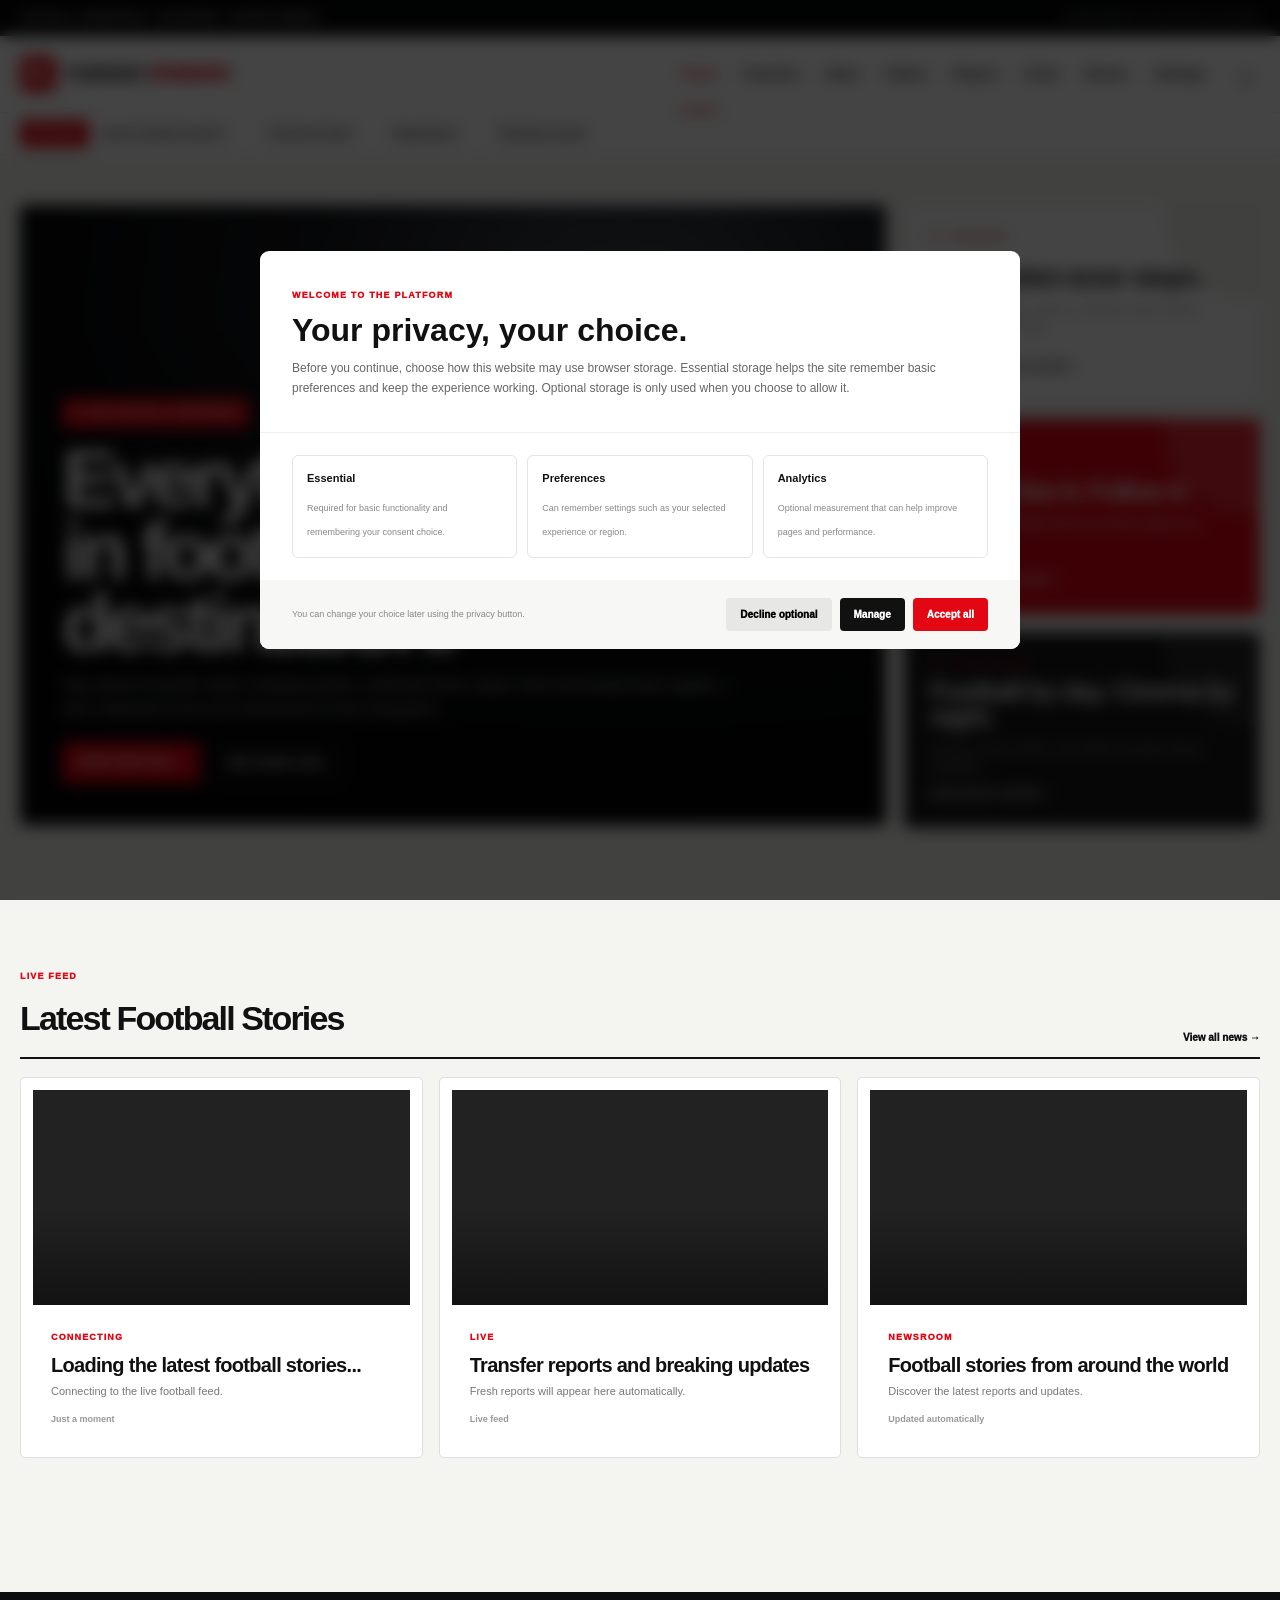
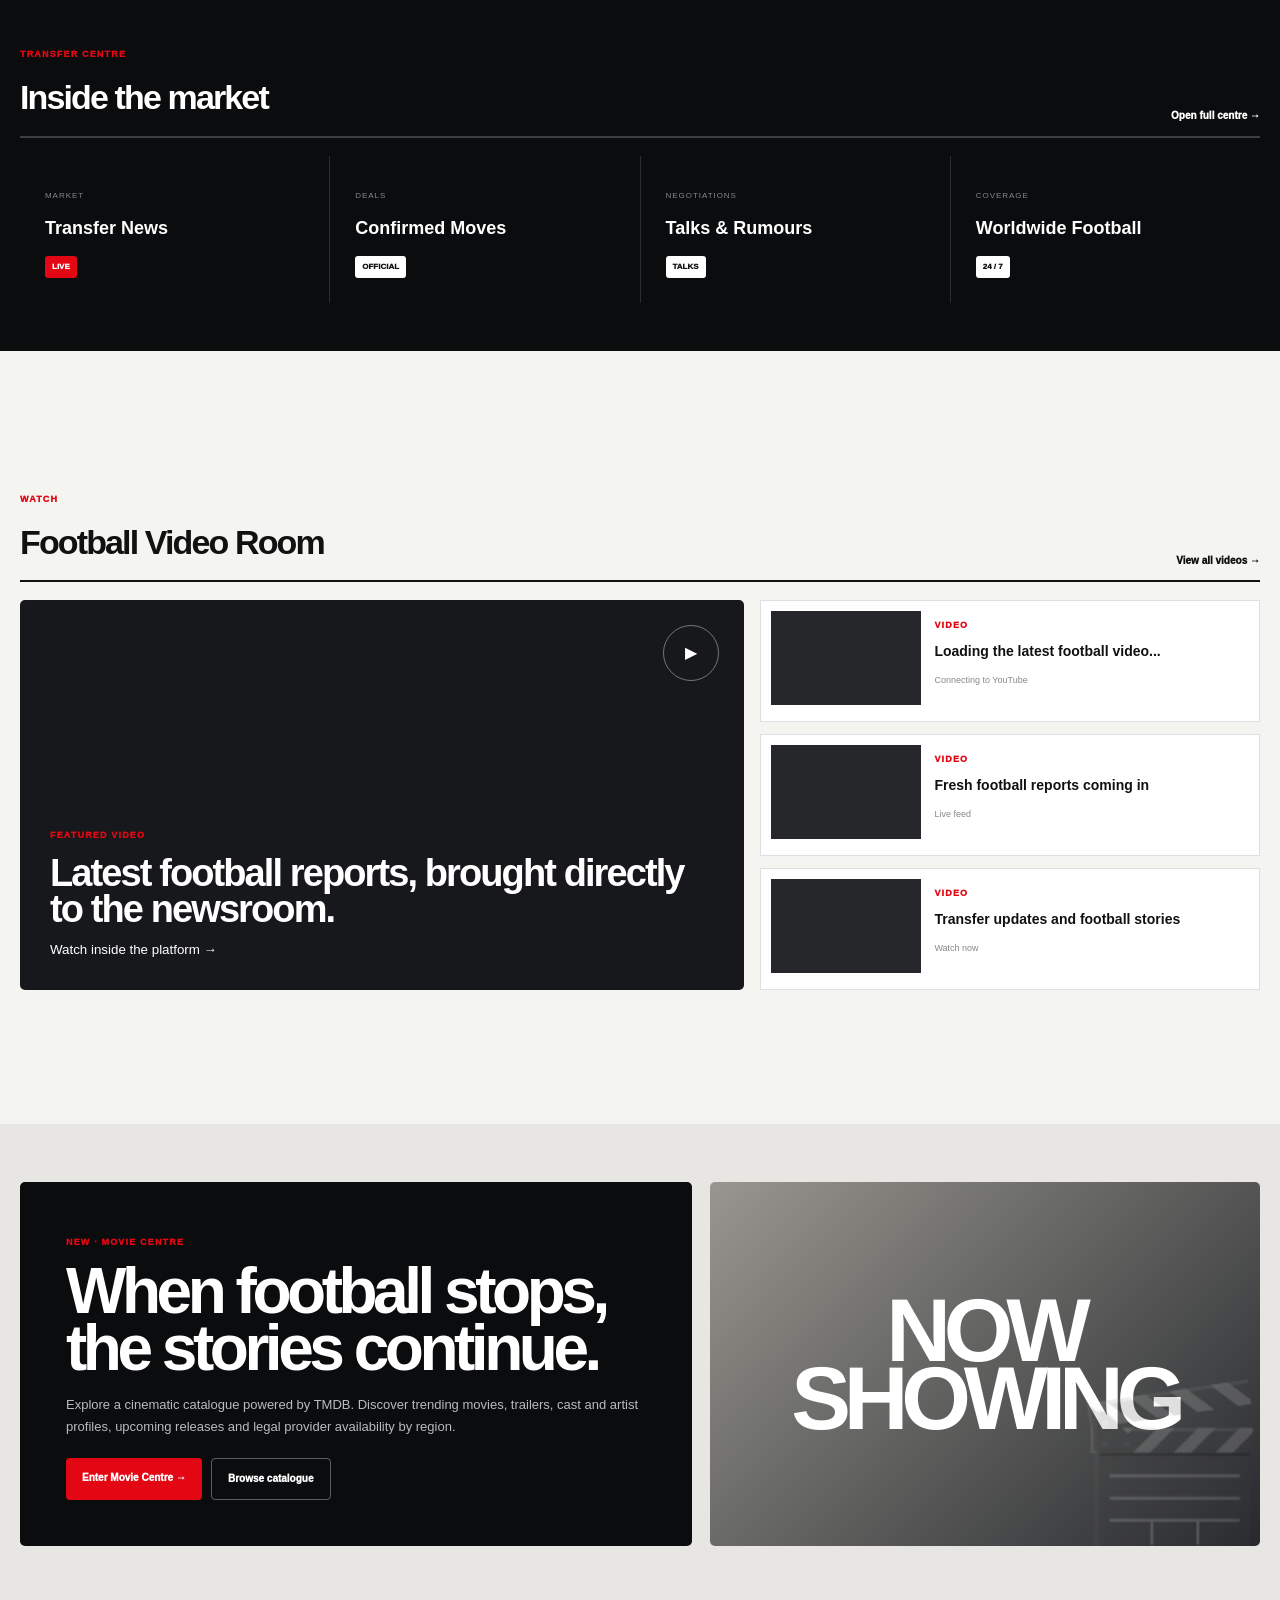
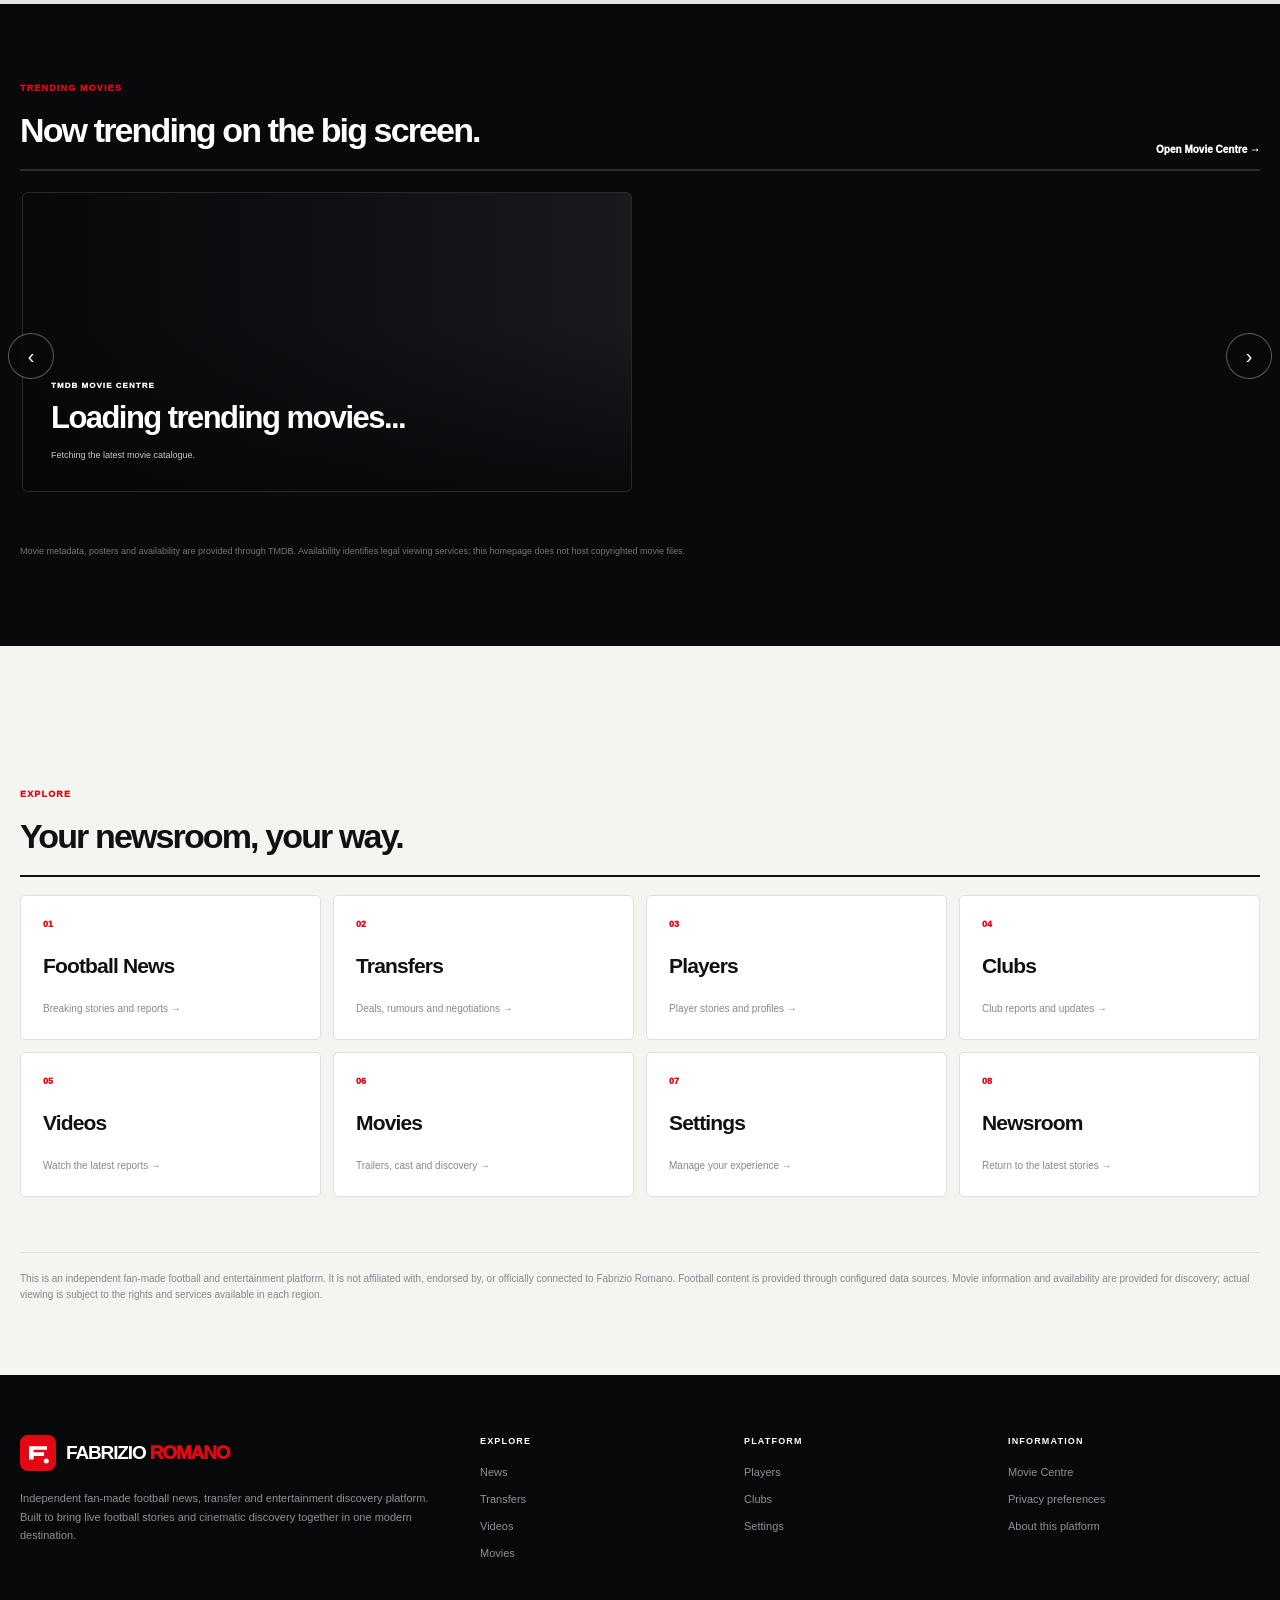
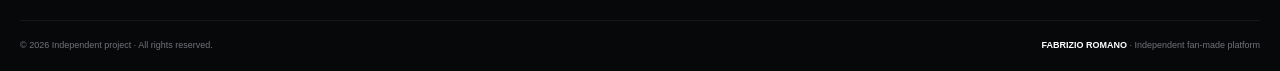
==== commit 50e914f5: "Redesign homepage cards, trending movie slider, and landscape footer" ====
--- a/index.html
+++ b/index.html
@@ -9,47 +9,32 @@
 <link rel="icon" href="assets/logo.svg">
 <link rel="stylesheet" href="styles.css">
 <style>
-:root{--r:#e30613;--ink:#0a0b0d;--muted:#70737a;--line:#e5e6e9;--paper:#f5f5f3;--white:#fff}*{box-sizing:border-box}body{margin:0;background:var(--paper);color:#101114;font-family:Inter,Arial,Helvetica,sans-serif}.container{width:min(1240px,calc(100% - 36px));margin:auto}.site-top{background:#08090b;color:#fff;font-size:10px;font-weight:800;letter-spacing:.12em;text-transform:uppercase}.site-top .container{min-height:36px;display:flex;justify-content:space-between;align-items:center;gap:15px}.site-top span:last-child{color:#858890}.site-nav{position:sticky;top:0;z-index:80;background:#fff;border-bottom:1px solid var(--line)}.site-nav .nav{min-height:76px}.brand span{font-weight:600}.brand strong{font-weight:950}.nav-links a{font-weight:850}.breaking{height:42px;background:#fff;border-bottom:1px solid var(--line);overflow:hidden}.breaking .container{height:100%;display:flex;align-items:center;gap:12px}.breaking-label{background:var(--r);color:#fff;padding:7px 10px;border-radius:3px;font-size:9px;font-weight:950;letter-spacing:.1em;flex:none}.breaking-track{white-space:nowrap;overflow:hidden;font-size:11px;font-weight:750}.breaking-track span{display:inline-block;margin-right:35px}.home{padding:22px 0 80px}.hero{display:grid;grid-template-columns:minmax(0,1.65fr) minmax(300px,.7fr);gap:18px}.hero-main{min-height:640px;background:#0a0b0d;border-radius:5px;overflow:hidden;position:relative;color:#fff}.hero-main:before{content:"";position:absolute;inset:0;background:radial-gradient(circle at 76% 22%,#383c44 0,#17191e 35%,#07080a 78%)}.hero-main:after{content:"";position:absolute;inset:0;background:linear-gradient(180deg,transparent 20%,#07080af5 83%)}.hero-watermark{position:absolute;right:5%;top:10%;font-size:clamp(55px,9vw,145px);font-weight:1000;line-height:.77;text-align:right;color:transparent;-webkit-text-stroke:1px #ffffff18;letter-spacing:-.09em}.hero-content{position:absolute;z-index:2;left:42px;right:42px;bottom:42px}.kicker{display:inline-flex;gap:8px;align-items:center;background:var(--r);padding:8px 11px;border-radius:3px;color:#fff;font-size:9px;font-weight:950;letter-spacing:.1em}.kicker i{width:6px;height:6px;border-radius:50%;background:#fff}.hero-content h1{font-size:clamp(48px,6.5vw,88px);line-height:.88;letter-spacing:-.07em;max-width:900px;margin:15px 0}.hero-content p{max-width:700px;color:#c7c9ce;line-height:1.7;font-size:14px;margin:0}.actions{display:flex;flex-wrap:wrap;gap:9px;margin-top:22px}.actions a{display:inline-flex;align-items:center;gap:8px;padding:12px 16px;border-radius:4px;text-decoration:none;font-size:10px;font-weight:950}.primary{background:var(--r);color:#fff}.outline{border:1px solid #ffffff42;color:#fff}.hero-side{display:grid;grid-template-rows:repeat(3,1fr);gap:18px}.side-card{position:relative;overflow:hidden;background:#fff;border:1px solid var(--line);border-radius:5px;padding:25px;text-decoration:none;color:#111;display:flex;flex-direction:column;justify-content:space-between;transition:.2s}.side-card:hover{transform:translateY(-3px);box-shadow:0 16px 35px #00000010}.side-card:after{content:"";position:absolute;width:120px;height:120px;border-radius:50%;right:-45px;top:-45px;background:#f0f0ee}.side-card>*{position:relative;z-index:1}.side-card.red{background:var(--r);color:#fff;border-color:var(--r)}.side-card.dark{background:#17181b;color:#fff;border-color:#17181b}.side-card.red:after{background:#ffffff17}.side-card.dark:after{background:#ffffff08}.side-no{font-size:9px;font-weight:950;letter-spacing:.12em;color:var(--r)}.red .side-no{color:#fff}.side-card h2{font-size:26px;line-height:1;letter-spacing:-.045em;margin:8px 0}.side-card p{font-size:11px;line-height:1.6;color:#777;max-width:300px}.red p{color:#fff}.dark p{color:#aeb0b5}.side-link{font-size:9px;font-weight:950;letter-spacing:.1em;text-transform:uppercase}.section{margin-top:58px}.section-head{display:flex;justify-content:space-between;align-items:end;border-bottom:2px solid #111;padding-bottom:12px;margin-bottom:18px;gap:15px}.eyebrow{color:var(--r);font-size:9px;font-weight:950;letter-spacing:.13em}.section-head h2{font-size:34px;letter-spacing:-.055em;margin:6px 0 0}.section-head a{font-size:10px;font-weight:950;color:#111;text-decoration:none}.section-head a:hover{color:var(--r)}.news-grid{display:grid;grid-template-columns:repeat(3,1fr);gap:16px}.news-card{background:#fff;border:1px solid var(--line);border-radius:5px;overflow:hidden;text-decoration:none;color:#111;transition:.2s}.news-card:hover{transform:translateY(-3px);box-shadow:0 18px 35px #0000000d}.news-image{height:215px;background:linear-gradient(135deg,#17191d,#44474d);position:relative;overflow:hidden}.news-image img{width:100%;height:100%;object-fit:cover;display:block}.news-image .badge{position:absolute;left:12px;top:12px;background:#111;color:#fff;padding:6px 8px;border-radius:3px;font-size:8px;font-weight:950}.news-body{padding:18px}.news-body h3{font-size:20px;line-height:1.05;letter-spacing:-.035em;margin:7px 0}.news-body p{font-size:11px;color:#777;line-height:1.6;margin:0}.news-body small{display:block;color:#999;font-size:9px;font-weight:800;margin-top:13px}.market{margin-top:58px;background:#0c0d0f;color:#fff;padding:48px 0}.market .section-head{border-color:#ffffff28}.market .section-head h2,.market .section-head a{color:#fff}.market-grid{display:grid;grid-template-columns:repeat(4,1fr);gap:1px;background:#ffffff18}.market-item{background:#0c0d0f;padding:24px}.market-item span{font-size:8px;color:#85878c;text-transform:uppercase;letter-spacing:.12em}.market-item strong{display:block;font-size:17px;margin:8px 0}.pill{display:inline-block;background:#fff;color:#111;border-radius:3px;padding:5px 7px;font-size:8px;font-weight:950}.pill.live{background:var(--r);color:#fff}.videos{display:grid;grid-template-columns:1.45fr 1fr;gap:16px}.featured-video{min-height:365px;border-radius:5px;background:linear-gradient(135deg,#17181b,#35373d);color:#fff;padding:30px;display:flex;flex-direction:column;justify-content:end;text-decoration:none;position:relative;overflow:hidden}.featured-video img{position:absolute;inset:0;width:100%;height:100%;object-fit:cover;opacity:.52}.featured-video:after{content:"▶";position:absolute;right:25px;top:25px;width:54px;height:54px;border:1px solid #ffffff55;border-radius:50%;display:grid;place-items:center}.featured-video>*{position:relative;z-index:1}.featured-video h3{font-size:38px;line-height:.96;letter-spacing:-.05em;max-width:650px;margin:12px 0}.video-list{display:grid;gap:12px}.video-row{background:#fff;border:1px solid var(--line);padding:10px;display:flex;gap:13px;text-decoration:none;color:#111}.video-row .thumb{width:135px;height:92px;flex:0 0 135px;background:#25272b;overflow:hidden}.video-row img{width:100%;height:100%;object-fit:cover}.video-row h4{font-size:14px;line-height:1.15;margin:7px 0}.video-row small{font-size:9px;color:#888}.ent{margin-top:58px;background:#e8e7e3;padding:55px 0}.ent-grid{display:grid;grid-template-columns:1.15fr .85fr;gap:18px}.ent-copy{background:#0c0d0f;color:#fff;padding:45px;border-radius:5px}.ent-copy h2{font-size:clamp(40px,5.2vw,70px);line-height:.88;letter-spacing:-.07em;margin:9px 0 17px}.ent-copy p{max-width:650px;color:#b7b8bd;line-height:1.7;font-size:13px}.ent-art{min-height:350px;border-radius:5px;background:linear-gradient(135deg,#aaa79f,#292b30);display:grid;place-items:center;color:#fff;position:relative;overflow:hidden}.ent-art strong{font-size:clamp(50px,7vw,100px);line-height:.76;letter-spacing:-.08em;text-align:center}.ent-art span{position:absolute;font-size:150px;right:-5px;bottom:-35px;opacity:.17}.explore{display:grid;grid-template-columns:repeat(4,1fr);gap:12px}.explore a{min-height:145px;background:#fff;border:1px solid var(--line);border-radius:5px;padding:22px;text-decoration:none;color:#111;display:flex;flex-direction:column;justify-content:space-between;transition:.2s}.explore a:hover{border-color:#111;transform:translateY(-2px)}.explore em{font-style:normal;color:var(--r);font-size:9px;font-weight:950}.explore strong{font-size:21px;letter-spacing:-.04em}.explore small{font-size:10px;color:#888}.disclaimer{margin-top:55px;padding-top:18px;border-top:1px solid var(--line);font-size:10px;color:#85878d;line-height:1.6}.consent{position:fixed;inset:0;background:#000000b8;backdrop-filter:blur(8px);z-index:300;display:none;align-items:center;justify-content:center;padding:18px}.consent.show{display:flex}.consent-box{width:min(760px,100%);background:#fff;border-radius:9px;box-shadow:0 30px 100px #0008;overflow:hidden}.consent-head{padding:30px 32px 22px;border-bottom:1px solid #eee}.consent-brand{font-size:9px;color:var(--r);font-weight:950;letter-spacing:.13em;text-transform:uppercase}.consent-head h2{font-size:32px;letter-spacing:-.055em;line-height:1;margin:8px 0 12px}.consent-head p{margin:0;color:#666;font-size:12px;line-height:1.7}.consent-body{padding:22px 32px}.consent-grid{display:grid;grid-template-columns:repeat(3,1fr);gap:10px}.consent-card{border:1px solid #e4e4e4;border-radius:6px;padding:14px}.consent-card strong{display:block;font-size:11px;margin-bottom:6px}.consent-card span{font-size:9px;color:#888;line-height:1.55}.consent-foot{background:#f7f7f6;padding:18px 32px;display:flex;justify-content:space-between;align-items:center;gap:15px}.consent-foot small{font-size:9px;line-height:1.5;color:#888}.consent-actions{display:flex;gap:8px;flex-wrap:wrap;justify-content:flex-end}.consent-actions button{border:0;border-radius:4px;padding:11px 14px;font-size:10px;font-weight:950;cursor:pointer}.btn-decline{background:#e8e8e6;color:#111}.btn-manage{background:#111;color:#fff}.btn-accept{background:var(--r);color:#fff}.preferences{display:none;padding:0 32px 22px}.preferences.open{display:block}.pref-row{display:flex;justify-content:space-between;gap:15px;padding:13px 0;border-top:1px solid #eee;font-size:10px}.pref-row span{color:#777}.privacy-btn{position:fixed;left:18px;bottom:18px;z-index:120;width:42px;height:42px;border:0;border-radius:50%;background:#111;color:#fff;display:none;cursor:pointer;font-weight:900;box-shadow:0 8px 25px #0003}.privacy-btn.show{display:block}@media(max-width:1000px){.hero{grid-template-columns:1fr}.hero-side{grid-template-columns:repeat(3,1fr);grid-template-rows:1fr}.market-grid{grid-template-columns:repeat(2,1fr)}.videos,.ent-grid{grid-template-columns:1fr}.explore{grid-template-columns:repeat(2,1fr)}.consent-grid{grid-template-columns:1fr}}@media(max-width:650px){.container{width:min(100% - 24px,1240px)}.site-top span:last-child{display:none}.hero-main{min-height:570px}.hero-content{left:24px;right:24px;bottom:28px}.hero-content h1{font-size:45px}.hero-side{grid-template-columns:1fr}.news-grid{grid-template-columns:1fr}.market-grid,.explore{grid-template-columns:1fr}.section-head{align-items:flex-start;flex-direction:column}.featured-video h3{font-size:30px}.ent-copy{padding:30px}.ent-art{min-height:230px}.consent-head,.consent-body,.preferences,.consent-foot{padding-left:20px;padding-right:20px}.consent-foot{align-items:stretch;flex-direction:column}.consent-actions button{flex:1}.home{padding-bottom:45px}}
+:root{--red:#e30613;--black:#08090b;--paper:#f4f4f1;--line:#dedfe2;--muted:#777b83}*{box-sizing:border-box}body{margin:0;background:var(--paper);color:#111;font-family:Inter,Arial,Helvetica,sans-serif}.container{width:min(1240px,calc(100% - 36px));margin:auto}.site-top{height:36px;background:#08090b;color:#fff;font-size:9px;font-weight:900;letter-spacing:.12em;text-transform:uppercase}.site-top .container{height:100%;display:flex;align-items:center;justify-content:space-between}.site-top span:last-child{color:#858890}.site-nav{position:sticky;top:0;z-index:80;background:#fff;border-bottom:1px solid var(--line)}.site-nav .nav{min-height:76px}.brand span{font-weight:600}.brand strong{font-weight:950}.nav-links a{font-weight:850}.breaking{height:42px;background:#fff;border-bottom:1px solid var(--line);overflow:hidden}.breaking .container{height:100%;display:flex;align-items:center;gap:12px}.breaking-label{background:var(--red);color:#fff;padding:7px 10px;border-radius:3px;font-size:8px;font-weight:950;letter-spacing:.1em;flex:none}.breaking-track{white-space:nowrap;overflow:hidden;font-size:11px;font-weight:750}.breaking-track span{display:inline-block;margin-right:40px}.home{padding:22px 0 0}.hero{display:grid;grid-template-columns:minmax(0,1.7fr) minmax(300px,.7fr);gap:18px}.hero-main{height:620px;background:#0a0b0d;color:#fff;position:relative;overflow:hidden;border-radius:5px}.hero-main:before{content:"";position:absolute;inset:0;background:radial-gradient(circle at 70% 20%,#454952,#15171b 42%,#050608 82%)}.hero-main:after{content:"";position:absolute;inset:0;background:linear-gradient(180deg,transparent 18%,#050608f2 88%)}.hero-watermark{position:absolute;right:4%;top:9%;font-size:clamp(60px,9vw,145px);line-height:.76;font-weight:1000;letter-spacing:-.09em;text-align:right;color:transparent;-webkit-text-stroke:1px #fff2}.hero-content{position:absolute;z-index:2;left:42px;right:42px;bottom:42px}.kicker,.eyebrow{font-size:9px;font-weight:950;letter-spacing:.13em}.kicker{display:inline-flex;align-items:center;gap:8px;background:var(--red);color:#fff;padding:8px 11px;border-radius:3px}.kicker i{width:6px;height:6px;background:#fff;border-radius:50%}.hero-content h1{font-size:clamp(48px,6.4vw,88px);line-height:.88;letter-spacing:-.07em;max-width:850px;margin:15px 0}.hero-content p{max-width:690px;color:#c7c9ce;line-height:1.7;font-size:14px}.actions{display:flex;gap:9px;flex-wrap:wrap;margin-top:20px}.actions a{padding:12px 16px;border-radius:4px;text-decoration:none;font-size:10px;font-weight:950}.primary{background:var(--red);color:#fff}.outline{border:1px solid #fff5;color:#fff}.hero-side{display:grid;grid-template-rows:repeat(3,1fr);gap:18px}.side-card{position:relative;overflow:hidden;background:#fff;border:1px solid var(--line);border-radius:5px;padding:25px;text-decoration:none;color:#111;display:flex;flex-direction:column;justify-content:space-between;transition:.2s}.side-card:hover{transform:translateY(-3px);box-shadow:0 18px 40px #00000010}.side-card:after{content:"";position:absolute;width:170px;height:170px;border-radius:50%;right:-75px;top:-75px;background:#f0f0ed}.side-card>*{position:relative;z-index:1}.side-card.red{background:var(--red);color:#fff;border-color:var(--red)}.side-card.dark{background:#17181b;color:#fff;border-color:#17181b}.side-card.red:after{background:#fff2}.side-card.dark:after{background:#fff1}.side-no{font-size:8px;font-weight:950;letter-spacing:.12em;color:var(--red)}.red .side-no{color:#fff}.side-card h2{font-size:26px;line-height:1;letter-spacing:-.045em;margin:8px 0}.side-card p{font-size:11px;line-height:1.6;color:#777;max-width:280px}.side-card.red p{color:#fff}.side-card.dark p{color:#b4b6bb}.side-link{font-size:9px;font-weight:950;letter-spacing:.1em;text-transform:uppercase}.section{margin-top:62px}.section-head{display:flex;justify-content:space-between;align-items:end;border-bottom:2px solid #111;padding-bottom:12px;margin-bottom:18px}.section-head h2{font-size:34px;letter-spacing:-.055em;margin:6px 0 0}.section-head a{font-size:10px;font-weight:950;color:#111;text-decoration:none}.eyebrow{color:var(--red)}.news-grid{display:grid;grid-template-columns:repeat(3,1fr);gap:16px}.news-card{display:block;background:#fff;border:1px solid var(--line);border-radius:5px;overflow:hidden;text-decoration:none;color:#111;transition:.2s}.news-card:hover{transform:translateY(-3px);box-shadow:0 18px 38px #00000010}.landscape-img{position:relative;height:215px;background:#222;overflow:hidden}.landscape-img img{width:100%;height:100%;object-fit:cover;display:block}.landscape-img:after{content:"";position:absolute;inset:0;background:linear-gradient(180deg,transparent 55%,#0007)}.badge{position:absolute;z-index:2;left:12px;top:12px;background:#111;color:#fff;padding:6px 8px;border-radius:3px;font-size:8px;font-weight:950}.news-body{padding:18px}.news-body h3{font-size:20px;line-height:1.05;letter-spacing:-.035em;margin:7px 0}.news-body p{font-size:11px;color:#777;line-height:1.6;margin:0}.news-body small{display:block;font-size:9px;color:#999;font-weight:800;margin-top:13px}.market{margin-top:62px;background:#0b0c0e;color:#fff;padding:48px 0}.market .section-head{border-color:#fff3}.market .section-head h2,.market .section-head a{color:#fff}.market-grid{display:grid;grid-template-columns:repeat(4,1fr);gap:1px;background:#fff2}.market-item{background:#0b0c0e;padding:25px}.market-item span{font-size:8px;color:#85878d;text-transform:uppercase;letter-spacing:.12em}.market-item strong{display:block;font-size:18px;margin:9px 0}.pill{display:inline-block;padding:5px 7px;background:#fff;color:#111;border-radius:3px;font-size:8px;font-weight:950}.pill.live{background:var(--red);color:#fff}.videos{display:grid;grid-template-columns:1.45fr 1fr;gap:16px}.featured-video{height:390px;background:#17181b;border-radius:5px;position:relative;overflow:hidden;color:#fff;text-decoration:none;display:flex;flex-direction:column;justify-content:end;padding:30px}.featured-video img{position:absolute;inset:0;width:100%;height:100%;object-fit:cover;opacity:.56}.featured-video:after{content:"▶";position:absolute;right:25px;top:25px;width:54px;height:54px;border:1px solid #fff6;border-radius:50%;display:grid;place-items:center}.featured-video>*{position:relative;z-index:1}.featured-video h3{font-size:38px;line-height:.96;letter-spacing:-.05em;max-width:680px;margin:12px 0}.video-list{display:grid;gap:12px}.video-row{background:#fff;border:1px solid var(--line);padding:10px;display:flex;gap:13px;text-decoration:none;color:#111}.video-row .thumb{width:150px;height:94px;flex:0 0 150px;background:#25272b;overflow:hidden}.video-row img{width:100%;height:100%;object-fit:cover}.video-row h4{font-size:14px;line-height:1.15;margin:7px 0}.video-row small{font-size:9px;color:#888}.ent{margin-top:62px;background:#e7e6e2;padding:58px 0}.ent-copy{background:#0b0c0e;color:#fff;padding:46px;border-radius:5px}.ent-grid{display:grid;grid-template-columns:1.1fr .9fr;gap:18px}.ent-copy h2{font-size:clamp(42px,5vw,70px);line-height:.88;letter-spacing:-.07em;margin:10px 0 18px}.ent-copy p{max-width:650px;color:#b9bbc0;font-size:13px;line-height:1.7}.ent-art{min-height:360px;border-radius:5px;overflow:hidden;position:relative;background:linear-gradient(135deg,#98968f,#27292d);display:grid;place-items:center;color:#fff}.ent-art strong{font-size:clamp(55px,7vw,105px);line-height:.76;text-align:center;letter-spacing:-.08em}.ent-art span{position:absolute;font-size:160px;right:-10px;bottom:-45px;opacity:.16}.movie-zone{background:#08090b;color:#fff;padding:70px 0 78px;overflow:hidden}.movie-zone .section-head{border-color:#fff2}.movie-zone .section-head h2,.movie-zone .section-head a{color:#fff}.movie-slider-wrap{position:relative}.movie-slider{display:flex;gap:16px;overflow-x:auto;scroll-behavior:smooth;scrollbar-width:none;padding:3px 2px 18px}.movie-slider::-webkit-scrollbar{display:none}.movie-slide{flex:0 0 min(610px,72vw);height:300px;border-radius:6px;overflow:hidden;position:relative;background:#191a1e;cursor:pointer;text-decoration:none;color:#fff;border:1px solid #fff1}.movie-slide img{position:absolute;inset:0;width:100%;height:100%;object-fit:cover}.movie-slide:after{content:"";position:absolute;inset:0;background:linear-gradient(90deg,#050608e8 0%,#05060885 48%,transparent 100%),linear-gradient(0deg,#050608c9,transparent 55%)}.movie-slide-copy{position:absolute;z-index:2;left:28px;right:28px;bottom:25px;max-width:440px}.movie-slide-copy span{font-size:8px;font-weight:950;letter-spacing:.13em;color:#fff}.movie-slide-copy h3{font-size:31px;line-height:.96;letter-spacing:-.05em;margin:8px 0}.movie-slide-copy small{font-size:9px;color:#c8c9cd}.movie-arrow{position:absolute;z-index:4;top:50%;transform:translateY(-50%);width:46px;height:46px;border-radius:50%;border:1px solid #fff5;background:#08090bdd;color:#fff;font-size:20px;cursor:pointer}.movie-arrow.prev{left:-12px}.movie-arrow.next{right:-12px}.movie-dots{display:flex;gap:6px;margin-top:13px}.movie-dot{width:25px;height:3px;border:0;background:#555;cursor:pointer}.movie-dot.active{background:var(--red)}.movie-attribution{font-size:9px;color:#777;margin-top:22px;line-height:1.5}.explore{display:grid;grid-template-columns:repeat(4,1fr);gap:12px}.explore a{min-height:145px;background:#fff;border:1px solid var(--line);border-radius:5px;padding:22px;text-decoration:none;color:#111;display:flex;flex-direction:column;justify-content:space-between;transition:.2s}.explore a:hover{transform:translateY(-2px);border-color:#111}.explore em{font-style:normal;color:var(--red);font-size:9px;font-weight:950}.explore strong{font-size:21px;letter-spacing:-.04em}.explore small{font-size:10px;color:#888}.disclaimer{margin:55px 0 0;padding-top:18px;border-top:1px solid var(--line);font-size:10px;color:#85878d;line-height:1.6}.site-footer{background:#070809;color:#fff;padding:60px 0 0}.footer-grid{display:grid;grid-template-columns:1.5fr .8fr .8fr .9fr;gap:40px;padding-bottom:48px}.footer-brand{color:#fff!important}.footer-copy{max-width:420px;color:#8e9198;font-size:11px;line-height:1.7;margin-top:18px}.footer-col h4{font-size:9px;color:#fff;letter-spacing:.13em;text-transform:uppercase;margin:0 0 15px}.footer-col a{display:block;color:#8e9198;text-decoration:none;font-size:11px;margin:10px 0}.footer-col a:hover{color:#fff}.footer-status{border-top:1px solid #fff1;padding:18px 0;display:flex;justify-content:space-between;gap:20px;color:#70737a;font-size:9px}.footer-status strong{color:#fff}.consent{position:fixed;inset:0;background:#000b;backdrop-filter:blur(8px);z-index:300;display:none;align-items:center;justify-content:center;padding:18px}.consent.show{display:flex}.consent-box{width:min(760px,100%);background:#fff;border-radius:9px;overflow:hidden}.consent-head{padding:30px 32px 22px;border-bottom:1px solid #eee}.consent-brand{font-size:9px;color:var(--red);font-weight:950;letter-spacing:.13em;text-transform:uppercase}.consent-head h2{font-size:32px;line-height:1;margin:8px 0 12px}.consent-head p{font-size:12px;color:#666;line-height:1.7}.consent-body{padding:22px 32px}.consent-grid{display:grid;grid-template-columns:repeat(3,1fr);gap:10px}.consent-card{border:1px solid #e4e4e4;border-radius:6px;padding:14px}.consent-card strong{display:block;font-size:11px;margin-bottom:6px}.consent-card span{font-size:9px;color:#888;line-height:1.55}.consent-foot{background:#f7f7f6;padding:18px 32px;display:flex;justify-content:space-between;gap:15px;align-items:center}.consent-foot small{font-size:9px;color:#888}.consent-actions{display:flex;gap:8px;flex-wrap:wrap}.consent-actions button{border:0;border-radius:4px;padding:11px 14px;font-size:10px;font-weight:950;cursor:pointer}.btn-decline{background:#e7e7e5}.btn-manage{background:#111;color:#fff}.btn-accept{background:var(--red);color:#fff}.preferences{display:none;padding:0 32px 22px}.preferences.open{display:block}.pref-row{display:flex;justify-content:space-between;padding:13px 0;border-top:1px solid #eee;font-size:10px}.pref-row span{color:#777}.privacy-btn{position:fixed;left:18px;bottom:18px;z-index:120;width:42px;height:42px;border:0;border-radius:50%;background:#111;color:#fff;display:none;cursor:pointer;font-weight:900;box-shadow:0 8px 25px #0004}.privacy-btn.show{display:block}@media(max-width:1000px){.hero{grid-template-columns:1fr}.hero-side{grid-template-columns:repeat(3,1fr);grid-template-rows:1fr}.market-grid{grid-template-columns:repeat(2,1fr)}.videos,.ent-grid{grid-template-columns:1fr}.explore{grid-template-columns:repeat(2,1fr)}.footer-grid{grid-template-columns:1.4fr 1fr 1fr}.movie-arrow.prev{left:5px}.movie-arrow.next{right:5px}}@media(max-width:650px){.container{width:min(100% - 24px,1240px)}.site-top span:last-child{display:none}.hero-main{height:570px}.hero-content{left:24px;right:24px;bottom:28px}.hero-content h1{font-size:45px}.hero-side{grid-template-columns:1fr}.news-grid{grid-template-columns:1fr}.market-grid,.explore{grid-template-columns:1fr}.section-head{align-items:flex-start;flex-direction:column;gap:7px}.featured-video{height:330px}.featured-video h3{font-size:30px}.video-row .thumb{width:125px;flex-basis:125px;height:82px}.ent-copy{padding:30px}.ent-art{min-height:240px}.movie-slide{flex-basis:88vw;height:250px}.movie-slide-copy h3{font-size:26px}.footer-grid{grid-template-columns:1fr 1fr;gap:28px}.footer-grid>div:first-child{grid-column:1/-1}.footer-status{flex-direction:column}.consent-head,.consent-body,.preferences,.consent-foot{padding-left:20px;padding-right:20px}.consent-grid{grid-template-columns:1fr}.consent-foot{align-items:stretch;flex-direction:column}.consent-actions button{flex:1}.home{padding-bottom:0}}
 </style>
 </head>
 <body class="loading">
 <div class="page-loader"><div class="loader-shell"><div class="skeleton skeleton-logo"></div><div class="skeleton skeleton-line wide"></div><div class="skeleton skeleton-hero"></div><div class="skeleton-grid"><div class="skeleton skeleton-card"></div><div class="skeleton skeleton-card"></div><div class="skeleton skeleton-card"></div></div></div></div>
 <div class="site-top"><div class="container"><span>FOOTBALL NEWSROOM · TRANSFERS · ENTERTAINMENT</span><span>Independent fan-made platform</span></div></div>
 <header class="header site-nav"><div class="container nav"><a class="brand" href="index.html"><img src="assets/logo.svg" alt=""><span>FABRIZIO <strong>ROMANO</strong></span></a><button class="menu-btn" aria-label="Open menu" aria-expanded="false">☰</button><nav class="nav-links"><a class="active" href="index.html">Home</a><a href="transfers.html">Transfers</a><a href="news.html">News</a><a href="videos.html">Videos</a><a href="players.html">Players</a><a href="clubs.html">Clubs</a><a href="movies.html">Movies</a><a href="settings.html">Settings</a></nav><button class="search-btn" aria-label="Search">⌕</button></div></header>
-<div class="breaking"><div class="container"><b class="breaking-label">BREAKING</b><div class="breaking-track" id="breakingTrack"><span>Latest football transfers</span><span>Confirmed deals</span><span>Negotiations</span><span>Breaking reports</span><span>Match stories</span><span>Entertainment updates</span></div></div></div>
+<div class="breaking"><div class="container"><b class="breaking-label">BREAKING</b><div class="breaking-track" id="breakingTrack"><span>Latest football transfers</span><span>Confirmed deals</span><span>Negotiations</span><span>Breaking reports</span></div></div></div>
 <main class="home">
-<section class="hero container">
-<article class="hero-main"><div class="hero-watermark">HERE<br>WE<br>GO</div><div class="hero-content"><span class="kicker"><i></i> THE FOOTBALL NEWSROOM</span><h1>Everything happening in football. One destination.</h1><p>Stay ahead of transfer stories, breaking reports, confirmed moves, player news and football video updates — with a dedicated movie and entertainment centre alongside it.</p><div class="actions"><a class="primary" href="news.html">Explore latest news →</a><a class="outline" href="transfers.html">Open transfer centre</a></div></div></article>
-<aside class="hero-side"><a class="side-card" href="transfers.html"><span class="side-no">01 · TRANSFERS</span><div><h2>The market never stops.</h2><p>Follow negotiations, rumours, confirmed moves and the stories behind the deals.</p></div><span class="side-link">Enter transfer centre →</span></a><a class="side-card red" href="videos.html"><span class="side-no">02 · WATCH</span><div><h2>Hear it. See it. Follow it.</h2><p>Watch the latest football reports and video updates from the live feed.</p></div><span class="side-link">Watch latest videos →</span></a><a class="side-card dark" href="movies.html"><span class="side-no">03 · ENTERTAINMENT</span><div><h2>Football by day. Cinema by night.</h2><p>Discover movies, trailers, cast profiles and legal viewing availability.</p></div><span class="side-link">Open movie centre →</span></a></aside>
-</section>
-<section class="section container"><div class="section-head"><div><span class="eyebrow">LIVE FEED</span><h2>Latest Football Stories</h2></div><a href="news.html">View all news →</a></div><div class="news-grid" id="newsGrid"><article class="news-card"><div class="news-image"></div><div class="news-body"><span class="eyebrow">CONNECTING</span><h3>Loading the latest football stories...</h3><p>Connecting to the live football feed.</p><small>Just a moment</small></div></article><article class="news-card"><div class="news-image"></div><div class="news-body"><span class="eyebrow">LIVE</span><h3>Transfer reports and breaking updates</h3><p>Fresh reports will appear here automatically.</p><small>Live feed</small></div></article><article class="news-card"><div class="news-image"></div><div class="news-body"><span class="eyebrow">NEWSROOM</span><h3>Football stories from around the world</h3><p>Discover the latest reports and updates.</p><small>Updated automatically</small></div></article></div></section>
+<section class="hero container"><article class="hero-main"><div class="hero-watermark">HERE<br>WE<br>GO</div><div class="hero-content"><span class="kicker"><i></i> THE FOOTBALL NEWSROOM</span><h1>Everything happening in football. One destination.</h1><p>Stay ahead of transfer stories, breaking reports, confirmed moves, player news and football video updates — with a dedicated movie and entertainment centre alongside it.</p><div class="actions"><a class="primary" href="news.html">Explore latest news →</a><a class="outline" href="transfers.html">Open transfer centre</a></div></div></article><aside class="hero-side"><a class="side-card" href="transfers.html"><span class="side-no">01 · TRANSFERS</span><div><h2>The market never stops.</h2><p>Follow negotiations, rumours, confirmed moves and the stories behind the deals.</p></div><span class="side-link">Enter transfer centre →</span></a><a class="side-card red" href="videos.html"><span class="side-no">02 · WATCH</span><div><h2>Hear it. See it. Follow it.</h2><p>Watch the latest football reports and video updates from the live feed.</p></div><span class="side-link">Watch latest videos →</span></a><a class="side-card dark" href="movies.html"><span class="side-no">03 · ENTERTAINMENT</span><div><h2>Football by day. Cinema by night.</h2><p>Discover movies, trailers, cast profiles and legal viewing availability.</p></div><span class="side-link">Open movie centre →</span></a></aside></section>
+<section class="section container"><div class="section-head"><div><span class="eyebrow">LIVE FEED</span><h2>Latest Football Stories</h2></div><a href="news.html">View all news →</a></div><div class="news-grid" id="newsGrid"><article class="news-card"><div class="landscape-img"></div><div class="news-body"><span class="eyebrow">CONNECTING</span><h3>Loading the latest football stories...</h3><p>Connecting to the live football feed.</p><small>Just a moment</small></div></article><article class="news-card"><div class="landscape-img"></div><div class="news-body"><span class="eyebrow">LIVE</span><h3>Transfer reports and breaking updates</h3><p>Fresh reports will appear here automatically.</p><small>Live feed</small></div></article><article class="news-card"><div class="landscape-img"></div><div class="news-body"><span class="eyebrow">NEWSROOM</span><h3>Football stories from around the world</h3><p>Discover the latest reports and updates.</p><small>Updated automatically</small></div></article></div></section>
 <section class="market"><div class="container"><div class="section-head"><div><span class="eyebrow">TRANSFER CENTRE</span><h2>Inside the market</h2></div><a href="transfers.html">Open full centre →</a></div><div class="market-grid"><div class="market-item"><span>Market</span><strong>Transfer News</strong><b class="pill live">LIVE</b></div><div class="market-item"><span>Deals</span><strong>Confirmed Moves</strong><b class="pill">OFFICIAL</b></div><div class="market-item"><span>Negotiations</span><strong>Talks & Rumours</strong><b class="pill">TALKS</b></div><div class="market-item"><span>Coverage</span><strong>Worldwide Football</strong><b class="pill">24 / 7</b></div></div></div></section>
 <section class="section container"><div class="section-head"><div><span class="eyebrow">WATCH</span><h2>Football Video Room</h2></div><a href="videos.html">View all videos →</a></div><div class="videos"><a class="featured-video" id="featuredVideo" href="videos.html"><div class="video-placeholder"></div><span class="eyebrow">FEATURED VIDEO</span><h3>Latest football reports, brought directly to the newsroom.</h3><small>Watch inside the platform →</small></a><div class="video-list" id="videoList"><a class="video-row" href="videos.html"><div class="thumb"></div><div><span class="eyebrow">VIDEO</span><h4>Loading the latest football video...</h4><small>Connecting to YouTube</small></div></a><a class="video-row" href="videos.html"><div class="thumb"></div><div><span class="eyebrow">VIDEO</span><h4>Fresh football reports coming in</h4><small>Live feed</small></div></a><a class="video-row" href="videos.html"><div class="thumb"></div><div><span class="eyebrow">VIDEO</span><h4>Transfer updates and football stories</h4><small>Watch now</small></div></a></div></div></section>
 <section class="ent"><div class="container ent-grid"><div class="ent-copy"><span class="eyebrow">NEW · MOVIE CENTRE</span><h2>When football stops, the stories continue.</h2><p>Explore a cinematic catalogue powered by TMDB. Discover trending movies, trailers, cast and artist profiles, upcoming releases and legal provider availability by region.</p><div class="actions"><a class="primary" href="movies.html">Enter Movie Centre →</a><a class="outline" href="movies.html#catalogue">Browse catalogue</a></div></div><div class="ent-art"><strong>NOW<br>SHOWING</strong><span>🎬</span></div></div></section>
-<section class="section container"><div class="section-head"><div><span class="eyebrow">EXPLORE</span><h2>Your newsroom, your way.</h2></div></div><div class="explore"><a href="news.html"><em>01</em><strong>Football News</strong><small>Breaking stories and reports →</small></a><a href="transfers.html"><em>02</em><strong>Transfers</strong><small>Deals, rumours and negotiations →</small></a><a href="players.html"><em>03</em><strong>Players</strong><small>Player stories and profiles →</small></a><a href="clubs.html"><em>04</em><strong>Clubs</strong><small>Club reports and updates →</small></a><a href="videos.html"><em>05</em><strong>Videos</strong><small>Watch the latest reports →</small></a><a href="movies.html"><em>06</em><strong>Movies</strong><small>Trailers, cast and discovery →</small></a><a href="settings.html"><em>07</em><strong>Settings</strong><small>Manage your experience →</small></a><a href="news.html"><em>08</em><strong>Newsroom</strong><small>Return to the latest stories →</small></a></div><p class="disclaimer">This is an independent fan-made football and entertainment platform. It is not affiliated with, endorsed by, or officially connected to Fabrizio Romano. Football content is provided through the platform's configured data sources. Movie information and availability are provided for discovery; actual viewing is subject to the rights and services available in each region.</p></section>
+<section class="movie-zone"><div class="container"><div class="section-head"><div><span class="eyebrow">TRENDING MOVIES</span><h2>Now trending on the big screen.</h2></div><a href="movies.html">Open Movie Centre →</a></div><div class="movie-slider-wrap"><button class="movie-arrow prev" id="moviePrev" aria-label="Previous movies">‹</button><div class="movie-slider" id="movieSlider"><a class="movie-slide" href="movies.html"><div class="movie-slide-copy"><span>TMDB MOVIE CENTRE</span><h3>Loading trending movies...</h3><small>Fetching the latest movie catalogue.</small></div></a></div><button class="movie-arrow next" id="movieNext" aria-label="Next movies">›</button><div class="movie-dots" id="movieDots"></div></div><p class="movie-attribution">Movie metadata, posters and availability are provided through TMDB. Availability identifies legal viewing services; this homepage does not host copyrighted movie files.</p></div></section>
+<section class="section container"><div class="section-head"><div><span class="eyebrow">EXPLORE</span><h2>Your newsroom, your way.</h2></div></div><div class="explore"><a href="news.html"><em>01</em><strong>Football News</strong><small>Breaking stories and reports →</small></a><a href="transfers.html"><em>02</em><strong>Transfers</strong><small>Deals, rumours and negotiations →</small></a><a href="players.html"><em>03</em><strong>Players</strong><small>Player stories and profiles →</small></a><a href="clubs.html"><em>04</em><strong>Clubs</strong><small>Club reports and updates →</small></a><a href="videos.html"><em>05</em><strong>Videos</strong><small>Watch the latest reports →</small></a><a href="movies.html"><em>06</em><strong>Movies</strong><small>Trailers, cast and discovery →</small></a><a href="settings.html"><em>07</em><strong>Settings</strong><small>Manage your experience →</small></a><a href="news.html"><em>08</em><strong>Newsroom</strong><small>Return to the latest stories →</small></a></div><p class="disclaimer">This is an independent fan-made football and entertainment platform. It is not affiliated with, endorsed by, or officially connected to Fabrizio Romano. Football content is provided through configured data sources. Movie information and availability are provided for discovery; actual viewing is subject to the rights and services available in each region.</p></section>
 </main>
-<footer class="footer"><div class="container footer-grid"><div><a class="brand footer-brand" href="index.html"><img src="assets/logo.svg" alt=""><span>FABRIZIO <strong>ROMANO</strong></span></a><p>Independent fan-made football news, transfer and entertainment discovery platform.</p></div><div><h4>Explore</h4><a href="news.html">News</a><a href="transfers.html">Transfers</a><a href="videos.html">Videos</a><a href="movies.html">Movies</a></div><div><h4>Platform</h4><a href="players.html">Players</a><a href="clubs.html">Clubs</a><a href="settings.html">Settings</a></div></div><div class="container copyright">© 2026 Independent project · All rights reserved.</div></footer>
-</div>
-<div class="consent" id="consent" role="dialog" aria-modal="true" aria-labelledby="consentTitle"><div class="consent-box"><div class="consent-head"><span class="consent-brand">Welcome to the platform</span><h2>Your privacy, your choice.</h2><p>Before you continue, choose how this website may use browser storage. Essential storage helps the site remember basic preferences and keep the experience working. Optional storage is only used when you choose to allow it.</p></div><div class="consent-body"><div class="consent-grid"><div class="consent-card"><strong>Essential</strong><span>Required for basic functionality, navigation and remembering your consent choice.</span></div><div class="consent-card"><strong>Preferences</strong><span>Can remember settings such as your selected experience or region.</span></div><div class="consent-card"><strong>Analytics</strong><span>Optional measurement that can help improve pages and performance.</span></div></div></div><div class="preferences" id="preferences"><div class="pref-row"><strong>Essential storage</strong><span>Always active</span></div><div class="pref-row"><strong>Preferences</strong><span id="prefState">Allowed</span></div><div class="pref-row"><strong>Analytics</strong><span id="analyticsState">Allowed</span></div></div><div class="consent-foot"><small>You can change your choice later using the privacy button. No optional category is enabled when you decline.</small><div class="consent-actions"><button class="btn-decline" id="declineConsent">Decline optional</button><button class="btn-manage" id="manageConsent">Manage</button><button class="btn-accept" id="acceptConsent">Accept all</button></div></div></div></div>
-<button class="privacy-btn" id="privacyBtn" aria-label="Privacy preferences">✓</button>
+<footer class="site-footer"><div class="container footer-grid"><div><a class="brand footer-brand" href="index.html"><img src="assets/logo.svg" alt=""><span>FABRIZIO <strong>ROMANO</strong></span></a><p class="footer-copy">Independent fan-made football news, transfer and entertainment discovery platform. Built to bring live football stories and cinematic discovery together in one modern destination.</p></div><div class="footer-col"><h4>Explore</h4><a href="news.html">News</a><a href="transfers.html">Transfers</a><a href="videos.html">Videos</a><a href="movies.html">Movies</a></div><div class="footer-col"><h4>Platform</h4><a href="players.html">Players</a><a href="clubs.html">Clubs</a><a href="settings.html">Settings</a></div><div class="footer-col"><h4>Information</h4><a href="movies.html">Movie Centre</a><a href="settings.html">Privacy preferences</a><a href="index.html">About this platform</a></div></div><div class="container footer-status"><span>© 2026 Independent project · All rights reserved.</span><span><strong>FABRIZIO ROMANO</strong> · Independent fan-made platform</span></div></footer>
+<div class="consent" id="consent" role="dialog" aria-modal="true"><div class="consent-box"><div class="consent-head"><span class="consent-brand">Welcome to the platform</span><h2>Your privacy, your choice.</h2><p>Before you continue, choose how this website may use browser storage. Essential storage helps the site remember basic preferences and keep the experience working. Optional storage is only used when you choose to allow it.</p></div><div class="consent-body"><div class="consent-grid"><div class="consent-card"><strong>Essential</strong><span>Required for basic functionality and remembering your consent choice.</span></div><div class="consent-card"><strong>Preferences</strong><span>Can remember settings such as your selected experience or region.</span></div><div class="consent-card"><strong>Analytics</strong><span>Optional measurement that can help improve pages and performance.</span></div></div></div><div class="preferences" id="preferences"><div class="pref-row"><strong>Essential storage</strong><span>Always active</span></div><div class="pref-row"><strong>Preferences</strong><span>Allowed</span></div><div class="pref-row"><strong>Analytics</strong><span>Allowed</span></div></div><div class="consent-foot"><small>You can change your choice later using the privacy button.</small><div class="consent-actions"><button class="btn-decline" id="declineConsent">Decline optional</button><button class="btn-manage" id="manageConsent">Manage</button><button class="btn-accept" id="acceptConsent">Accept all</button></div></div></div></div><button class="privacy-btn" id="privacyBtn" aria-label="Privacy preferences">✓</button>
 <script>
 (function(){
-const CONSENT_KEY='fr_privacy_choice_v1';const box=document.getElementById('consent');const privacy=document.getElementById('privacyBtn');const prefs=document.getElementById('preferences');const manage=document.getElementById('manageConsent');
-function save(choice){localStorage.setItem(CONSENT_KEY,choice);box.classList.remove('show');privacy.classList.add('show');}
-function open(){box.classList.add('show')}
-document.getElementById('acceptConsent').onclick=()=>save('accepted');document.getElementById('declineConsent').onclick=()=>save('declined');manage.onclick=()=>prefs.classList.toggle('open');privacy.onclick=open;
-if(!localStorage.getItem(CONSENT_KEY))open();else privacy.classList.add('show');
-const API='https://fabrizio-romanio-backend.onrender.com';
-function esc(v){return String(v||'').replace(/[&<>'"]/g,c=>({'&':'&amp;','<':'&lt;','>':'&gt;',"'":'&#39;','"':'&quot;'}[c]));}
-function thumb(v){return v.thumbnail_url||v.thumbnail||v.image_url||v.thumbnailUrl||''}
-function title(v){return v.title||v.name||v.video_title||'Football update';}
-async function loadLive(){try{const r=await fetch(API+'/api/youtube-videos');if(!r.ok)throw new Error('feed');const data=await r.json();const items=Array.isArray(data)?data:(data.videos||data.items||data.results||[]);if(!items.length)return;const news=document.getElementById('newsGrid');news.innerHTML=items.slice(0,6).map((v,i)=>{const t=thumb(v);return '<a class="news-card" href="videos.html"><div class="news-image">'+(t?'<img src="'+esc(t)+'" alt="">':'')+'<span class="badge">LIVE FEED</span></div><div class="news-body"><span class="eyebrow">'+(i===0?'LATEST':'FOOTBALL')+'</span><h3>'+esc(title(v))+'</h3><p>Latest football report from the live video feed.</p><small>Watch report →</small></div></a>'}).join('');
-const featured=items[0],ft=thumb(featured);const fv=document.getElementById('featuredVideo');if(ft)fv.innerHTML='<img src="'+esc(ft)+'" alt=""><span class="eyebrow">FEATURED VIDEO</span><h3>'+esc(title(featured))+'</h3><small>Watch inside the platform →</small>';const list=document.getElementById('videoList');list.innerHTML=items.slice(1,4).map(v=>{const t=thumb(v);return '<a class="video-row" href="videos.html"><div class="thumb">'+(t?'<img src="'+esc(t)+'" alt="">':'')+'</div><div><span class="eyebrow">VIDEO</span><h4>'+esc(title(v))+'</h4><small>Watch report →</small></div></a>'}).join('');
-const ticker=document.getElementById('breakingTrack');ticker.innerHTML=items.slice(0,6).map(v=>'<span>'+esc(title(v))+'</span>').join('');
-}catch(e){console.warn('Homepage live feed unavailable',e)}}
-loadLive();
+const API='https://fabrizio-romanio-backend.onrender.com';const consent=document.getElementById('consent');const privacy=document.getElementById('privacyBtn');const prefs=document.getElementById('preferences');const key='fr_privacy_choice_v1';function save(v){localStorage.setItem(key,v);consent.classList.remove('show');privacy.classList.add('show')}function open(){consent.classList.add('show')}document.getElementById('acceptConsent').onclick=()=>save('accepted');document.getElementById('declineConsent').onclick=()=>save('declined');document.getElementById('manageConsent').onclick=()=>prefs.classList.toggle('open');privacy.onclick=open;if(!localStorage.getItem(key))open();else privacy.classList.add('show');
+const esc=v=>String(v??'').replace(/[&<>\"']/g,c=>({'&':'&amp;','<':'&lt;','>':'&gt;','\"':'&quot;',"'":'&#39;'}[c]));const title=v=>v.title||v.name||v.video_title||'Football update';const thumb=v=>v.thumbnail_url||v.thumbnail||v.image_url||v.thumbnailUrl||v.thumbnails?.high?.url||v.thumbnails?.medium?.url||v.thumbnails?.default?.url||'';
+async function live(){try{const r=await fetch(API+'/api/youtube-videos?limit=24');if(!r.ok)throw 0;const d=await r.json();const items=Array.isArray(d)?d:(d.videos||d.items||d.results||[]);if(!items.length)return;document.getElementById('newsGrid').innerHTML=items.slice(0,6).map((v,i)=>{const im=thumb(v);return `<a class="news-card" href="videos.html"><div class="landscape-img">${im?`<img src="${esc(im)}" alt="" loading="lazy" referrerpolicy="no-referrer">`:''}<span class="badge">${i===0?'LATEST':'LIVE FEED'}</span></div><div class="news-body"><span class="eyebrow">${i===0?'LATEST':'FOOTBALL'}</span><h3>${esc(title(v))}</h3><p>Latest football report from the connected live feed.</p><small>Watch report →</small></div></a>`}).join('');const f=items[0],fi=thumb(f),fv=document.getElementById('featuredVideo');if(fi)fv.innerHTML=`<img src="${esc(fi)}" alt="" referrerpolicy="no-referrer"><span class="eyebrow">FEATURED VIDEO</span><h3>${esc(title(f))}</h3><small>Watch inside the platform →</small>`;document.getElementById('videoList').innerHTML=items.slice(1,4).map(v=>{const im=thumb(v);return `<a class="video-row" href="videos.html"><div class="thumb">${im?`<img src="${esc(im)}" alt="" loading="lazy" referrerpolicy="no-referrer">`:''}</div><div><span class="eyebrow">VIDEO</span><h4>${esc(title(v))}</h4><small>Watch report →</small></div></a>`}).join('');document.getElementById('breakingTrack').innerHTML=items.slice(0,8).map(v=>`<span>${esc(title(v))}</span>`).join('')}catch(e){console.warn('Homepage football feed unavailable',e)}}
+let movies=[],movieIndex=0,movieTimer;function renderMovies(){const s=document.getElementById('movieSlider');s.innerHTML=movies.map((m,i)=>`<a class="movie-slide" href="movie-detail.html?id=${encodeURIComponent(m.id)}"><img src="${esc(m.backdrop_url||m.poster_url||'')}" alt="${esc(m.title||'Movie')}" loading="lazy"><div class="movie-slide-copy"><span>${i===0?'TRENDING NOW':'POPULAR THIS WEEK'} · TMDB</span><h3>${esc(m.title||'Untitled')}</h3><small>${esc((m.release_date||'').slice(0,4)||'')} ${m.vote_average?`· ★ ${Number(m.vote_average).toFixed(1)}/10`:''}</small></div></a>`).join('');document.getElementById('movieDots').innerHTML=movies.map((m,i)=>`<button class="movie-dot ${i===movieIndex?'active':''}" data-i="${i}" aria-label="Show movie ${i+1}"></button>`).join('');document.querySelectorAll('.movie-dot').forEach(b=>b.onclick=()=>{movieIndex=Number(b.dataset.i);goMovie()})}function goMovie(){const s=document.getElementById('movieSlider');const card=s.children[movieIndex];if(card)s.scrollTo({left:card.offsetLeft-2,behavior:'smooth'});document.querySelectorAll('.movie-dot').forEach((d,i)=>d.classList.toggle('active',i===movieIndex))}function restartMovies(){clearInterval(movieTimer);movieTimer=setInterval(()=>{if(!movies.length)return;movieIndex=(movieIndex+1)%movies.length;goMovie()},6000)}async function loadMovies(){try{const r=await fetch(API+'/api/tmdb-movies?sort=popularity.desc');if(!r.ok)throw 0;const d=await r.json();movies=(d.results||[]).filter(x=>x.backdrop_url||x.poster_url).slice(0,7);if(movies.length){renderMovies();goMovie();restartMovies()}}catch(e){console.warn('Homepage movie feed unavailable',e)}}document.getElementById('moviePrev').onclick=()=>{if(!movies.length)return;movieIndex=(movieIndex-1+movies.length)%movies.length;goMovie();restartMovies()};document.getElementById('movieNext').onclick=()=>{if(!movies.length)return;movieIndex=(movieIndex+1)%movies.length;goMovie();restartMovies()};live();loadMovies();
 })();
-</script>
-<script src="script.js"></script>
+</script><script src="script.js"></script>
 </body>
 </html>
